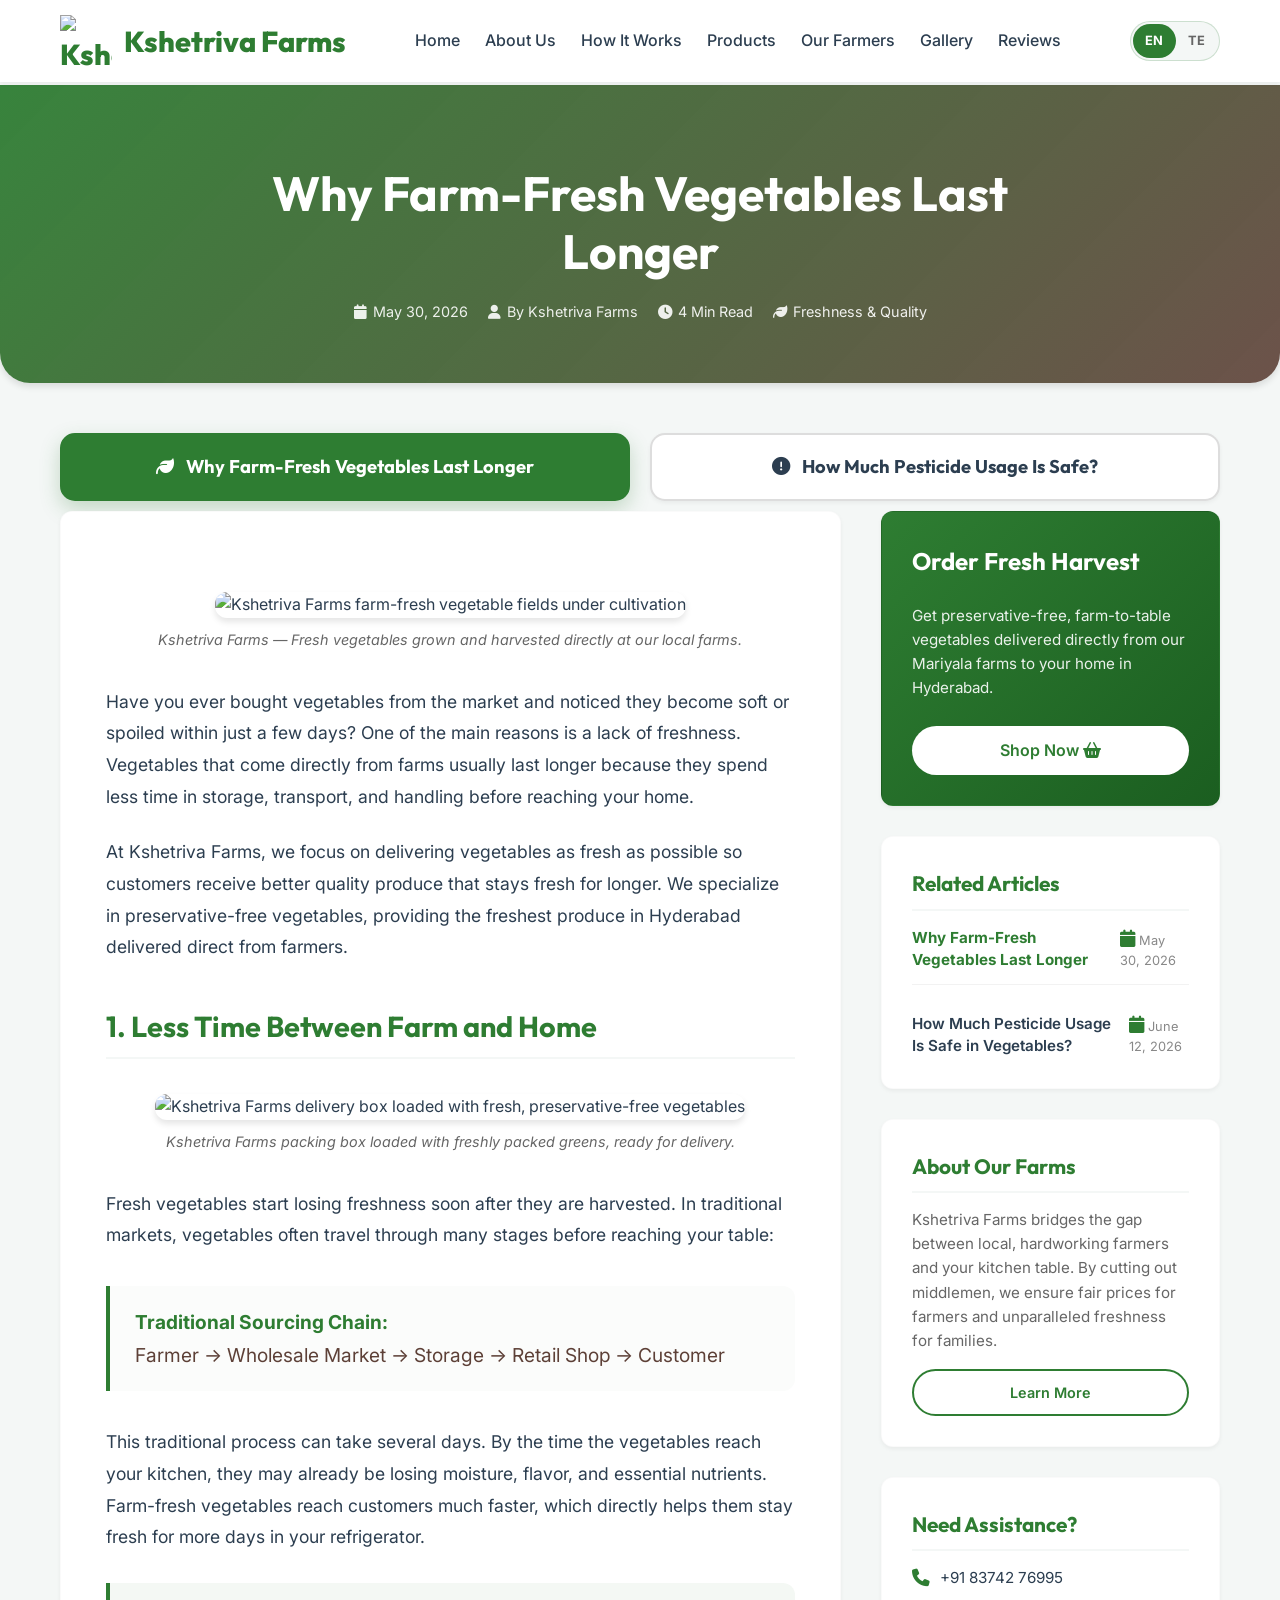
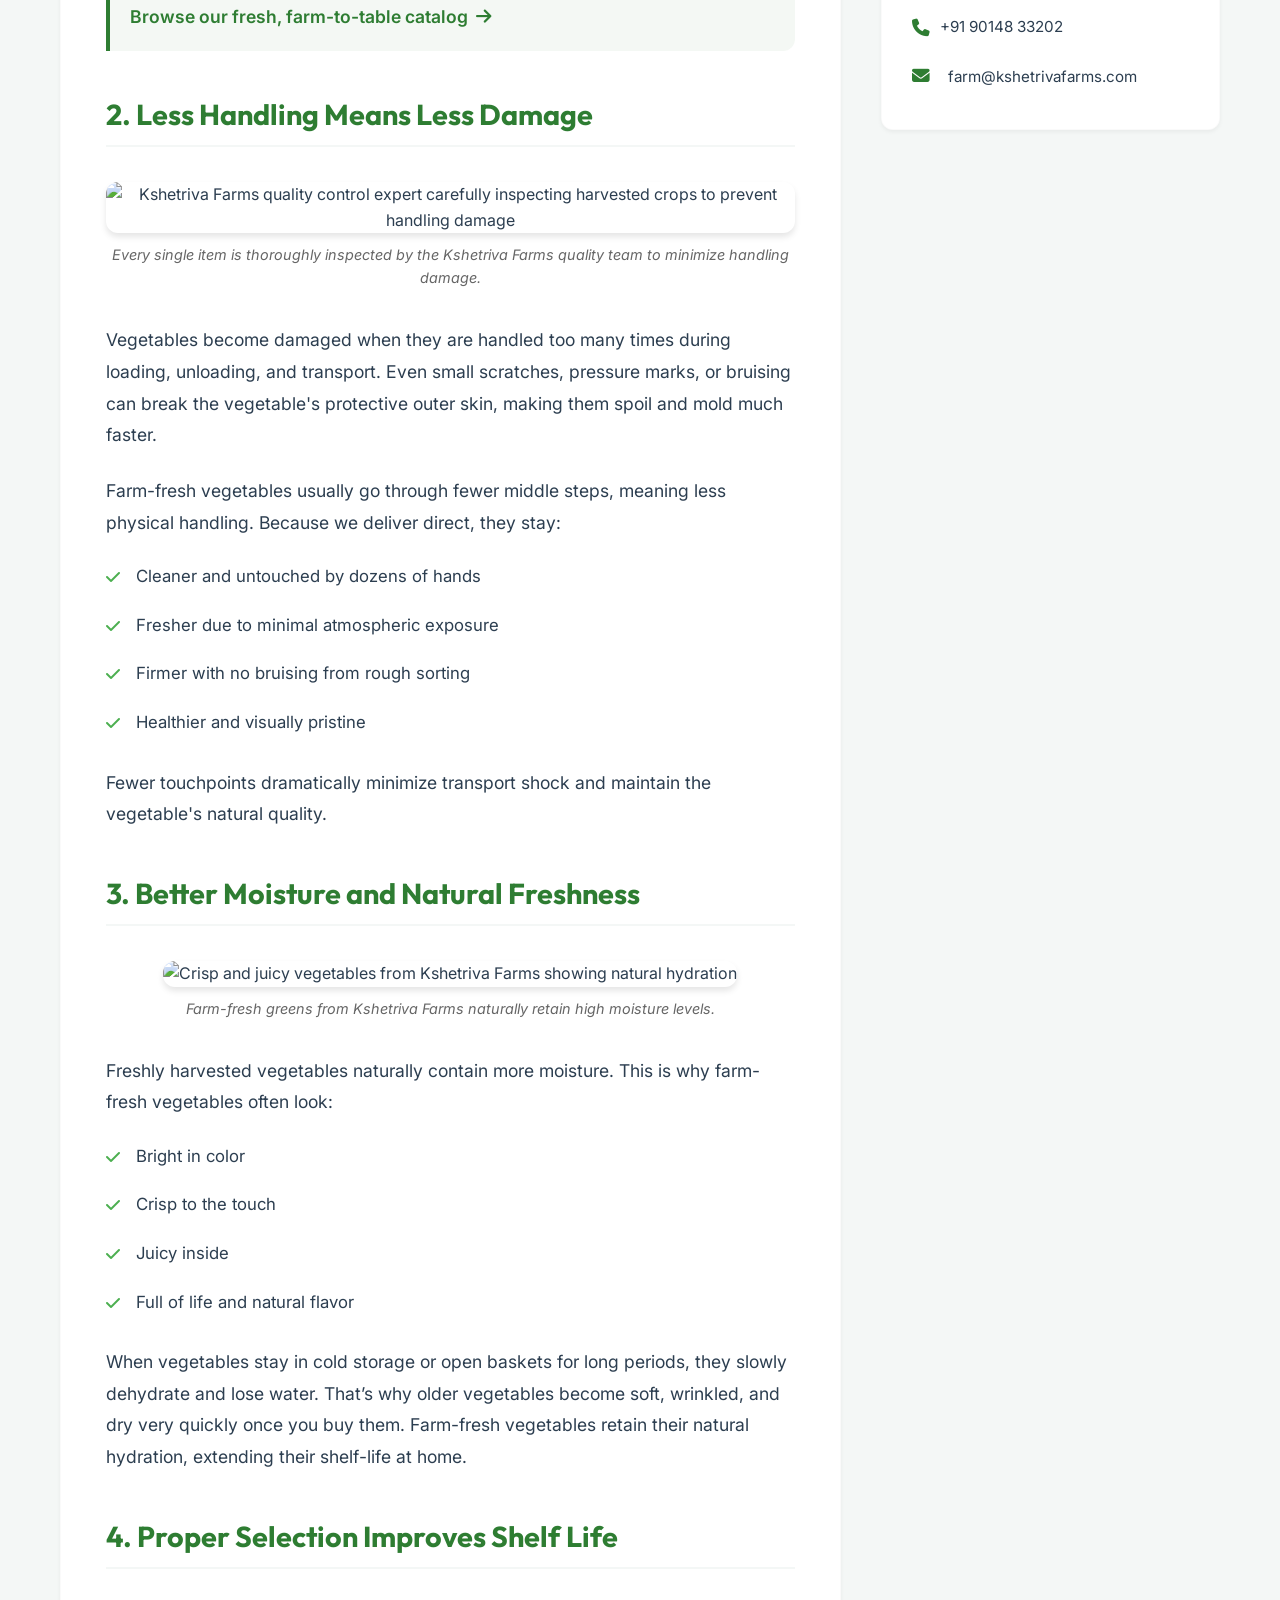
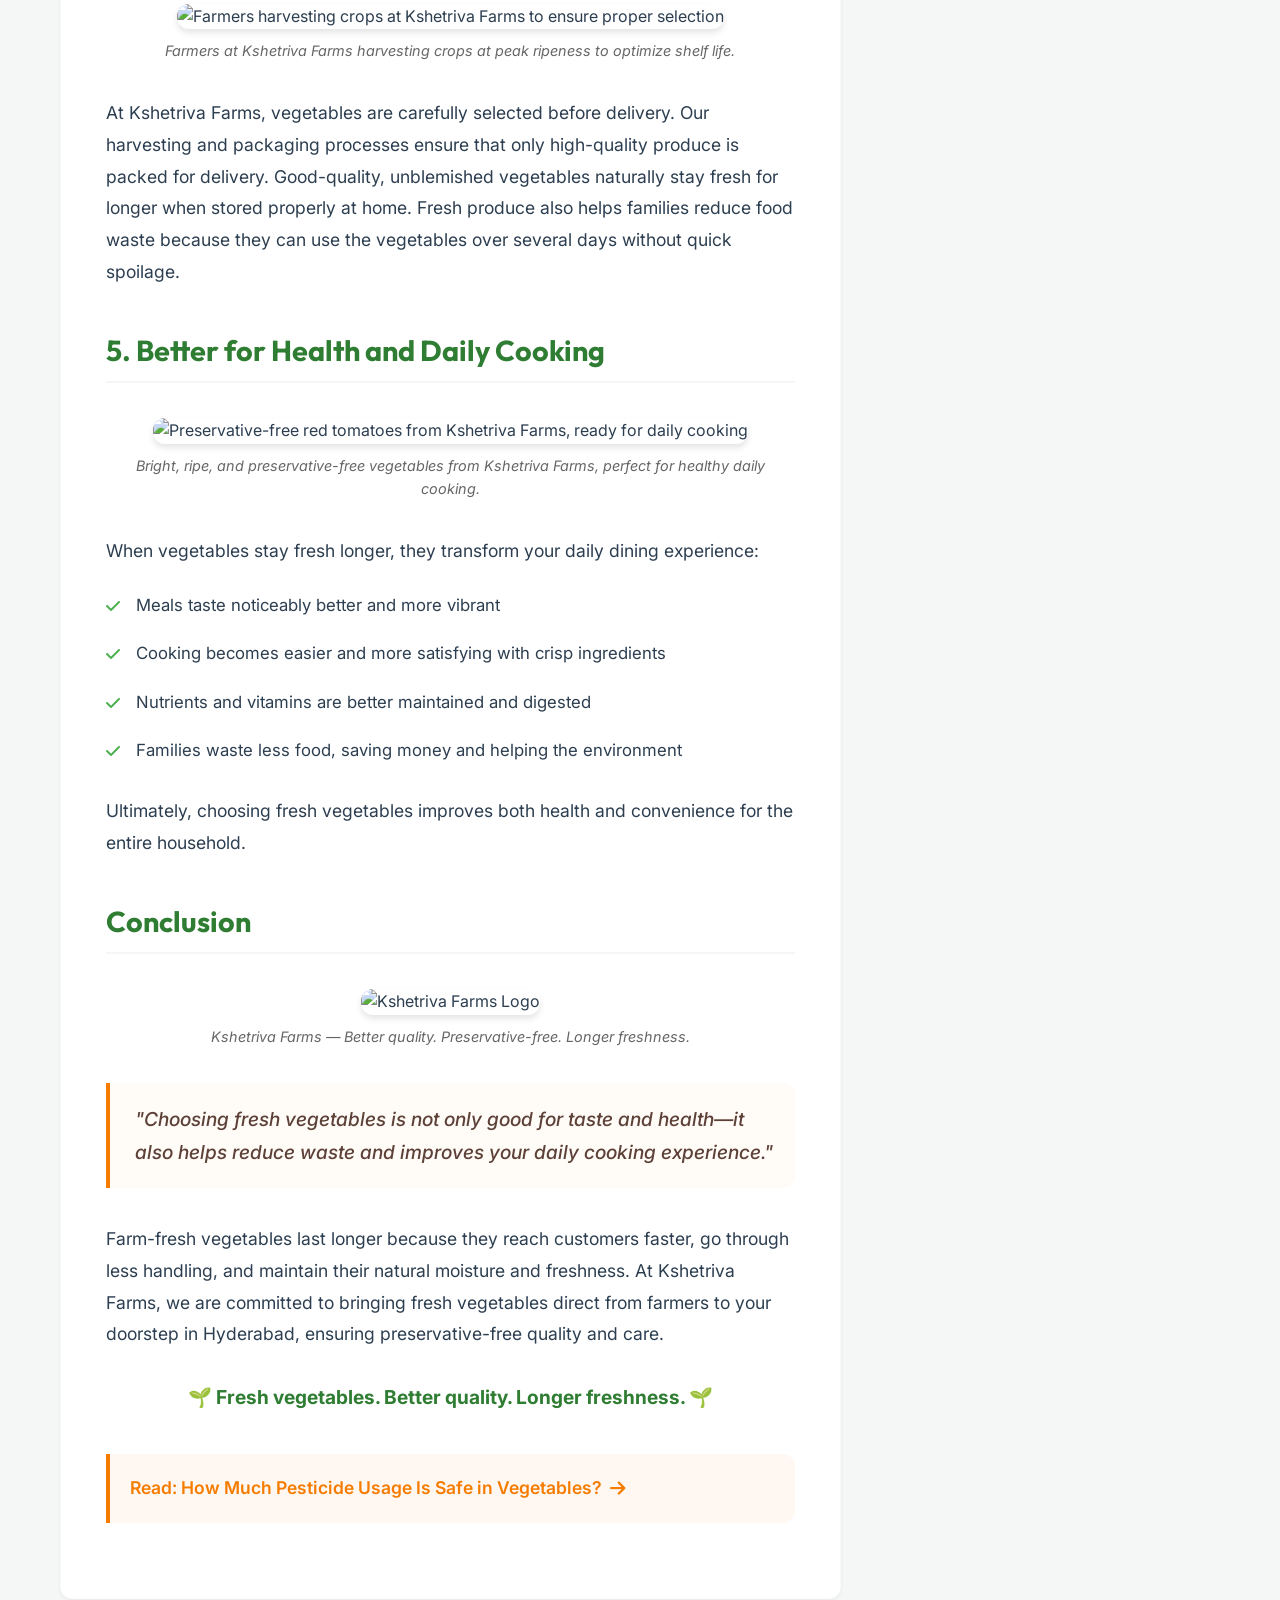
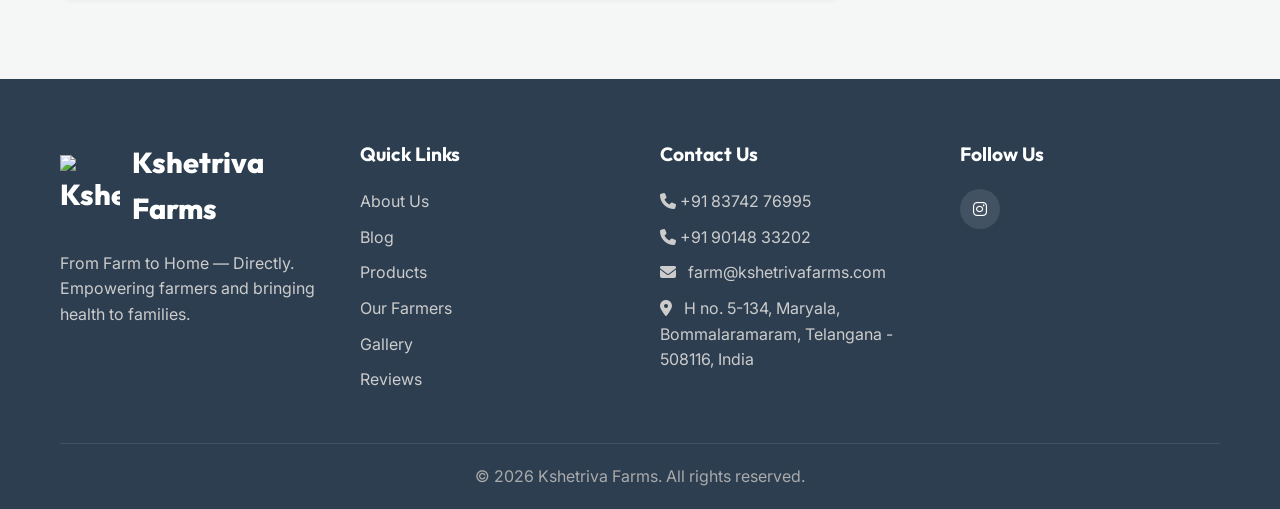
==== blog.html @ 4ac55622 "Merge both blog posts into blog.html with tab selectors and dynamic routing, add custom styles and P" ====
<!DOCTYPE html>
<html lang="en">

<head>
    <meta charset="UTF-8">
    <meta name="viewport" content="width=device-width, initial-scale=1.0">
    <title>Why Farm-Fresh Vegetables Last Longer | Kshetriva Farms Blog</title>
    <meta name="description"
        content="Learn why farm-fresh produce offers a longer shelf life compared to market-bought alternatives. We deliver preservative-free, farm-to-table vegetables in Hyderabad, guaranteeing exceptional freshness and flavor.">
    <meta name="keywords"
        content="Kshetriva Farms blog, farm fresh vegetables shelf life, preservative-free vegetables Hyderabad, farm to home, vegetable storage, local farming Hyderabad">

    <!-- Canonical URL -->
    <link rel="canonical" href="https://www.kshetrivafarms.com/blog.html">

    <!-- Open Graph / Facebook -->
    <meta property="og:type" content="article">
    <meta property="og:url" content="https://www.kshetrivafarms.com/blog.html">
    <meta property="og:title" content="Why Farm-Fresh Vegetables Last Longer | Kshetriva Farms Blog">
    <meta property="og:description"
        content="Learn why farm-fresh produce offers a longer shelf life compared to market-bought alternatives. We deliver preservative-free, farm-to-table vegetables in Hyderabad.">
    <meta property="og:image" content="https://www.kshetrivafarms.com/images/blog_brand_hero.jpg">
    <meta property="og:site_name" content="Kshetriva Farms">

    <!-- Twitter -->
    <meta property="twitter:card" content="summary_large_image">
    <meta property="twitter:url" content="https://www.kshetrivafarms.com/blog.html">
    <meta property="twitter:title" content="Why Farm-Fresh Vegetables Last Longer | Kshetriva Farms Blog">
    <meta property="twitter:description"
        content="Learn why farm-fresh produce offers a longer shelf life compared to market-bought alternatives. We deliver preservative-free, farm-to-table vegetables in Hyderabad.">
    <meta property="twitter:image" content="https://www.kshetrivafarms.com/images/blog_brand_hero.jpg">

    <!-- Early Handshake CDN Preconnects -->
    <link rel="preconnect" href="https://fonts.googleapis.com">
    <link rel="preconnect" href="https://fonts.gstatic.com" crossorigin>
    <link rel="preconnect" href="https://cdnjs.cloudflare.com" crossorigin>

    <!-- Google Fonts -->
    <link
        href="https://fonts.googleapis.com/css2?family=Inter:wght@400;500;600&family=Outfit:wght@400;700;800&display=swap"
        rel="stylesheet">

    <!-- Font Awesome for Icons -->
    <link rel="stylesheet" href="https://cdnjs.cloudflare.com/ajax/libs/font-awesome/6.4.0/css/all.min.css">

    <!-- Custom CSS -->
    <link rel="stylesheet" href="styles.css?v=3.0">

    <!-- Favicon and PWA -->
    <link rel="icon" type="image/png" href="images/favicon.png">
    <link rel="apple-touch-icon" href="images/logo_pwa_192.png">
    <link rel="manifest" href="manifest.json">
    <meta name="theme-color" content="#2e7d32">
</head>

<body class="blog-body">

    <!-- Navigation Bar -->
    <nav class="navbar" id="navbar">
        <div class="container">
            <a href="index.html" class="logo">
                <img src="images/logo_nav_new.png" alt="Kshetriva Farms Logo" class="logo-img" width="52" height="52">
                <span>Kshetriva Farms</span>
            </a>
            <div class="nav-links" id="navLinks">
                <a href="index.html#home">Home</a>
                <a href="index.html#about">About Us</a>
                <a href="index.html#how-it-works">How It Works</a>
                <a href="index.html#products">Products</a>
                <a href="index.html#farmers">Our Farmers</a>
                <a href="index.html#gallery">Gallery</a>
                <a href="index.html#reviews">Reviews</a>
            </div>
            <div class="nav-actions">
                <div class="lang-toggle" id="langToggle" title="Switch Language / భాష మార్చండి">
                    <span class="lang-option active" id="langOptEn">EN</span>
                    <span class="lang-option" id="langOptTe">TE</span>
                    <div class="lang-slider"></div>
                </div>
                <button class="mobile-menu-btn" id="mobileBtn" title="Toggle Navigation Menu">
                    <i class="fa-solid fa-bars"></i>
                </button>
            </div>
        </div>
    </nav>

    <!-- Blog Header Section -->
    <header class="blog-hero">
        <div class="container">
            <h1 id="blogHeroTitle">Why Farm-Fresh Vegetables Last Longer</h1>
            <div class="blog-meta" id="blogHeroMeta">
                <span><i class="fa-solid fa-calendar"></i> May 30, 2026</span>
                <span><i class="fa-solid fa-user"></i> By Kshetriva Farms</span>
                <span><i class="fa-solid fa-clock"></i> 4 Min Read</span>
                <span><i class="fa-solid fa-leaf"></i> Freshness & Quality</span>
            </div>
        </div>
    </header>

    <!-- Blog Toggle Tabs -->
    <div class="blog-tabs-container">
        <div class="blog-tabs">
            <button id="tabBlog1" class="blog-tab-btn active">
                <i class="fa-solid fa-leaf"></i> Why Farm-Fresh Vegetables Last Longer
            </button>
            <button id="tabBlog2" class="blog-tab-btn">
                <i class="fa-solid fa-circle-exclamation"></i> How Much Pesticide Usage Is Safe?
            </button>
        </div>
    </div>

    <!-- Blog Layout Section -->
    <main class="container" style="max-width: 1200px; margin: 0 auto; padding: 0 20px;">
        <div class="blog-layout">
            <!-- Left Side: Main Article -->
            <article class="blog-main">
                <!-- Blog Post 1: Freshness & Shelf Life -->
                <div id="blogPost1" class="blog-post-section">
                    <div class="blog-image-wrapper">
                        <img src="images/blog_brand_hero.jpg"
                            alt="Kshetriva Farms farm-fresh vegetable fields under cultivation" width="800" height="450">
                        <div class="blog-image-caption">Kshetriva Farms — Fresh vegetables grown and harvested directly at
                            our local farms.</div>
                    </div>

                    <p>Have you ever bought vegetables from the market and noticed they become soft or spoiled within just a
                        few days? One of the main reasons is a lack of freshness. Vegetables that come directly from farms
                        usually last longer because they spend less time in storage, transport, and handling before reaching
                        your home.</p>

                    <p>At Kshetriva Farms, we focus on delivering vegetables as fresh as possible so customers receive
                        better quality produce that stays fresh for longer. We specialize in preservative-free vegetables,
                        providing the freshest produce in Hyderabad delivered direct from farmers.</p>

                    <h2 class="blog-section-title">1. Less Time Between Farm and Home</h2>
                    <div class="blog-image-wrapper">
                        <img src="images/blog_packing_crates.jpg"
                            alt="Kshetriva Farms delivery box loaded with fresh, preservative-free vegetables" width="800"
                            height="500">
                        <div class="blog-image-caption">Kshetriva Farms packing box loaded with freshly packed greens, ready
                            for delivery.</div>
                    </div>

                    <p>Fresh vegetables start losing freshness soon after they are harvested. In traditional markets,
                        vegetables often travel through many stages before reaching your table:</p>

                    <div class="blog-quote"
                        style="border-left-color: var(--primary-color); background-color: rgba(46,125,50,0.02); font-style: normal; font-weight: normal;">
                        <strong style="color: var(--primary-color);">Traditional Sourcing Chain:</strong><br>
                        Farmer &rarr; Wholesale Market &rarr; Storage &rarr; Retail Shop &rarr; Customer
                    </div>

                    <p>This traditional process can take several days. By the time the vegetables reach your kitchen, they
                        may already be losing moisture, flavor, and essential nutrients. Farm-fresh vegetables reach
                        customers much faster, which directly helps them stay fresh for more days in your refrigerator.</p>

                    <div class="blog-link-wrapper">
                        <a href="index.html#products" class="blog-internal-link" id="blogCtaLink1">
                            Browse our fresh, farm-to-table catalog <i class="fa-solid fa-arrow-right"></i>
                        </a>
                    </div>

                    <h2 class="blog-section-title">2. Less Handling Means Less Damage</h2>
                    <div class="blog-image-wrapper">
                        <img src="images/blog_hand_tomatoes.jpg"
                            alt="Kshetriva Farms quality control expert carefully inspecting harvested crops to prevent handling damage"
                            width="800" height="500">
                        <div class="blog-image-caption">Every single item is thoroughly inspected by the Kshetriva Farms
                            quality team to minimize handling damage.</div>
                    </div>

                    <p>Vegetables become damaged when they are handled too many times during loading, unloading, and
                        transport. Even small scratches, pressure marks, or bruising can break the vegetable's protective
                        outer skin, making them spoil and mold much faster.</p>

                    <p>Farm-fresh vegetables usually go through fewer middle steps, meaning less physical handling. Because
                        we deliver direct, they stay:</p>
                    <ul class="blog-list">
                        <li>Cleaner and untouched by dozens of hands</li>
                        <li>Fresher due to minimal atmospheric exposure</li>
                        <li>Firmer with no bruising from rough sorting</li>
                        <li>Healthier and visually pristine</li>
                    </ul>
                    <p>Fewer touchpoints dramatically minimize transport shock and maintain the vegetable's natural quality.
                    </p>

                    <h2 class="blog-section-title">3. Better Moisture and Natural Freshness</h2>
                    <div class="blog-image-wrapper">
                        <img src="images/blog_market_cart.jpg"
                            alt="Crisp and juicy vegetables from Kshetriva Farms showing natural hydration" width="800"
                            height="500">
                        <div class="blog-image-caption">Farm-fresh greens from Kshetriva Farms naturally retain high
                            moisture levels.</div>
                    </div>

                    <p>Freshly harvested vegetables naturally contain more moisture. This is why farm-fresh vegetables often
                        look:</p>
                    <ul class="blog-list">
                        <li>Bright in color</li>
                        <li>Crisp to the touch</li>
                        <li>Juicy inside</li>
                        <li>Full of life and natural flavor</li>
                    </ul>
                    <p>When vegetables stay in cold storage or open baskets for long periods, they slowly dehydrate and lose
                        water. That’s why older vegetables become soft, wrinkled, and dry very quickly once you buy them.
                        Farm-fresh vegetables retain their natural hydration, extending their shelf-life at home.</p>

                    <h2 class="blog-section-title">4. Proper Selection Improves Shelf Life</h2>
                    <div class="blog-image-wrapper">
                        <img src="images/blog_farmer_pick.png"
                            alt="Farmers harvesting crops at Kshetriva Farms to ensure proper selection" width="800"
                            height="500">
                        <div class="blog-image-caption">Farmers at Kshetriva Farms harvesting crops at peak ripeness to
                            optimize shelf life.</div>
                    </div>

                    <p>At Kshetriva Farms, vegetables are carefully selected before delivery. Our harvesting and packaging
                        processes ensure that only high-quality produce is packed for delivery. Good-quality, unblemished
                        vegetables naturally stay fresh for longer when stored properly at home. Fresh produce also helps
                        families reduce food waste because they can use the vegetables over several days without quick
                        spoilage.</p>

                    <h2 class="blog-section-title">5. Better for Health and Daily Cooking</h2>
                    <div class="blog-image-wrapper">
                        <img src="images/blog_cooking_fresh.png"
                            alt="Preservative-free red tomatoes from Kshetriva Farms, ready for daily cooking" width="800"
                            height="500">
                        <div class="blog-image-caption">Bright, ripe, and preservative-free vegetables from Kshetriva Farms,
                            perfect for healthy daily cooking.</div>
                    </div>

                    <p>When vegetables stay fresh longer, they transform your daily dining experience:</p>
                    <ul class="blog-list">
                        <li>Meals taste noticeably better and more vibrant</li>
                        <li>Cooking becomes easier and more satisfying with crisp ingredients</li>
                        <li>Nutrients and vitamins are better maintained and digested</li>
                        <li>Families waste less food, saving money and helping the environment</li>
                    </ul>
                    <p>Ultimately, choosing fresh vegetables improves both health and convenience for the entire household.
                    </p>

                    <h2 class="blog-section-title">Conclusion</h2>
                    <div class="blog-image-wrapper">
                        <img src="images/logo_nav_new.png" alt="Kshetriva Farms Logo"
                            style="max-height: 140px; width: auto;">
                        <div class="blog-image-caption">Kshetriva Farms — Better quality. Preservative-free. Longer
                            freshness.</div>
                    </div>

                    <div class="blog-quote">
                        "Choosing fresh vegetables is not only good for taste and health—it also helps reduce waste and
                        improves your daily cooking experience."
                    </div>
                    <p>Farm-fresh vegetables last longer because they reach customers faster, go through less handling, and
                        maintain their natural moisture and freshness. At Kshetriva Farms, we are committed to bringing
                        fresh vegetables direct from farmers to your doorstep in Hyderabad, ensuring preservative-free
                        quality and care.</p>

                    <p style="font-weight: 700; color: var(--primary-color); text-align: center; font-size: 1.2rem; margin-top: 30px;">
                        🌱 Fresh vegetables. Better quality. Longer freshness. 🌱
                    </p>

                    <div class="blog-link-wrapper" style="margin-top: 40px; background-color: rgba(245, 124, 0, 0.05); border-left-color: var(--accent-color);">
                        <a href="#pesticides" class="blog-internal-link" id="linkToBlog2" style="color: var(--accent-color);">
                            Read: How Much Pesticide Usage Is Safe in Vegetables? <i class="fa-solid fa-arrow-right"></i>
                        </a>
                    </div>
                </div>

                <!-- Blog Post 2: Pesticide Safety -->
                <div id="blogPost2" class="blog-post-section" style="display: none;">
                    <div class="blog-image-wrapper">
                        <img src="images/blog_fresh_dew.png"
                            alt="Fresh green leaves with morning dew at Kshetriva Farms" width="800" height="450">
                        <div class="blog-image-caption">Fresh, green crops under cultivation — natural and safe farming starts with the soil.</div>
                    </div>

                    <p>Today, many people are becoming more conscious about the food they eat. One common question customers ask is: <strong>“How much pesticide usage is actually safe in vegetables?”</strong></p>

                    <p>At Kshetriva Farms, we believe customers deserve clear and honest information about how vegetables are grown and how pesticide usage affects both farmers and consumers. We aim to raise awareness and support safe, sustainable agriculture practices.</p>

                    <h2 class="blog-section-title">1. What Are Pesticides?</h2>
                    <p>Pesticides are chemicals used in farming to protect crops from insects, fungal diseases, weeds, and harmful pests. Without crop protection, farmers can lose a large portion of their vegetables due to pest attacks and diseases. Pesticides help farmers improve:</p>
                    <ul class="blog-list">
                        <li>Crop survival rate</li>
                        <li>Vegetable visual quality</li>
                        <li>Overall yield</li>
                        <li>Market supply stability</li>
                    </ul>
                    <p>However, the real concern begins when pesticides are used improperly, excessively, or without following standard guidelines.</p>

                    <h2 class="blog-section-title">2. Is Any Amount of Pesticide Safe?</h2>
                    <div class="blog-image-wrapper">
                        <img src="images/blog_quality_control.png"
                            alt="Quality checking and testing vegetables at Kshetriva Farms" width="800" height="500">
                        <div class="blog-image-caption">Kshetriva Farms — Strict quality controls and testing ensure residue levels remain within safe bounds.</div>
                    </div>
                    <p>There is no single “safe quantity” that applies to all vegetables. Different vegetables and pesticides have different safety limits. Food safety authorities set something called a <strong>Maximum Residue Limit (MRL)</strong>.</p>
                    <p>MRL represents the maximum amount of pesticide residue legally allowed to remain on food after harvest. When farmers use pesticides properly and follow safety guidelines, residue levels are usually kept well within acceptable, harmless limits. The major health risks mostly happen when:</p>
                    <ul class="blog-list">
                        <li>Pesticides are overused or sprayed in incorrect ratios</li>
                        <li>Banned or highly toxic chemicals are used</li>
                        <li>Vegetables are harvested too soon after spraying</li>
                        <li>Farmers do not follow proper waiting periods before harvesting</li>
                    </ul>

                    <h2 class="blog-section-title">3. The Importance of Waiting Period After Spraying</h2>
                    <div class="blog-image-wrapper">
                        <img src="images/blog_farmer_pick.png"
                            alt="Farmer picking vegetables after the proper pre-harvest interval" width="800" height="500">
                        <div class="blog-image-caption">Our local growers wait for the proper pre-harvest intervals before picking vegetables.</div>
                    </div>
                    <p>One of the most important farming practices is the <strong>Pre-Harvest Interval (PHI)</strong>. This is the number of days farmers should wait between spraying pesticides and harvesting vegetables. During this waiting period, sunlight, air, and natural plant processes help break down and reduce pesticide residue levels to safe or undetectable levels.</p>
                    <p>Depending on the chemical used, the waiting period may range from 3 days, 7 days, to 15 days or more. Harvesting vegetables immediately after spraying can leave higher chemical residues on the produce, which is unsafe for consumption.</p>

                    <h2 class="blog-section-title">4. How Excessive Pesticide Usage Affects Consumers</h2>
                    <div class="blog-image-wrapper">
                        <img src="images/blog_delivery_box.png"
                            alt="Kshetriva Farms delivery box loaded with safe, chemical-free vegetables" width="800" height="500">
                        <div class="blog-image-caption">Kshetriva Farms delivers chemical-safe produce directly from Maryala farms to families in Hyderabad.</div>
                    </div>
                    <p>Improper pesticide usage can affect consumers in several ways. Long-term exposure to high pesticide residues may contribute to allergies, digestive problems, hormonal imbalances, nervous system issues, and other health concerns. This is why more families today prefer farm-fresh vegetables, pesticide-free or chemical-safe vegetables, and trusted brands that deliver direct from local farmers.</p>

                    <h2 class="blog-section-title">5. How Pesticides Affect Farmers</h2>
                    <p>Farmers are actually the people most exposed to pesticides. During spraying, chemicals can enter the body through skin contact, breathing, or eyes. Without proper protection, farmers may experience:</p>
                    <ul class="blog-list">
                        <li>Headaches and dizziness</li>
                        <li>Skin irritation and allergies</li>
                        <li>Breathing problems</li>
                        <li>Long-term health complications</li>
                    </ul>
                    <p>Many small farmers spray pesticides without masks, gloves, or protective equipment due to cost and lack of awareness. Educating farmers on proper personal protective equipment (PPE) and safer spraying techniques is a critical part of sustainable agriculture.</p>

                    <h2 class="blog-section-title">6. Can Washing Remove Pesticides?</h2>
                    <div class="blog-image-wrapper">
                        <img src="images/blog_cooking_fresh.png"
                            alt="Cooking with washed, fresh vegetables" width="800" height="500">
                        <div class="blog-image-caption">Proper washing helps remove surface residues, but responsible farming remains the first line of defense.</div>
                    </div>
                    <p>Washing vegetables properly can help reduce some surface pesticide residues. Useful methods include:</p>
                    <ul class="blog-list">
                        <li>Washing under running water for at least 30 seconds</li>
                        <li>Soaking vegetables in a mild salt water solution</li>
                        <li>Using a diluted baking soda solution</li>
                        <li>Peeling certain vegetables when appropriate</li>
                    </ul>
                    <p>However, some systemic pesticides can enter inside the plant tissue, which means washing alone may not remove everything completely. That is why responsible, safe farming practices are much more important than relying only on washing methods at home.</p>

                    <h2 class="blog-section-title">7. The Need for Balanced Farming</h2>
                    <p>Completely avoiding pesticides in farming can be difficult, especially for crops that are highly vulnerable to pests and diseases. The real solution is not blind overuse or complete avoidance — it is responsible and balanced usage. Modern sustainable farming focuses on:</p>
                    <ul class="blog-list">
                        <li>Minimal pesticide usage and Integrated Pest Management (IPM)</li>
                        <li>Safe spraying methods and dosage control</li>
                        <li>Strict adherence to proper pre-harvest waiting periods</li>
                        <li>Farmer training and education</li>
                        <li>Regular residue monitoring</li>
                        <li>Transparent farming practices</li>
                    </ul>
                    <p>At Kshetriva Farms, we believe safe and responsible farming is the future of healthy food systems.</p>

                    <h2 class="blog-section-title">Conclusion</h2>
                    <div class="blog-quote">
                        "Choosing fresh, responsibly grown vegetables is not only good for taste and health — it also supports safer conditions for our farmers and protects our environment."
                    </div>
                    <p>Pesticides themselves are not the only issue — improper usage is the real problem. When used responsibly and carefully, crops can be protected, farmers can reduce losses, and consumers can receive safer vegetables. As awareness grows, more customers in Hyderabad are choosing farm-direct brands that focus on freshness, transparency, and safe, chemical-free farming practices. Healthy farming starts with informed choices — both for farmers and consumers.</p>

                    <p style="font-weight: 700; color: var(--primary-color); text-align: center; font-size: 1.2rem; margin-top: 30px;">
                        🌱 Safe farming. Healthy families. Empowered farmers. 🌱
                    </p>

                    <div class="blog-link-wrapper" style="margin-top: 40px;">
                        <a href="#freshness" class="blog-internal-link" id="linkToBlog1">
                            <i class="fa-solid fa-arrow-left"></i> Read: Why Farm-Fresh Vegetables Last Longer
                        </a>
                    </div>
                </div>
            </article>

            <!-- Right Side: Sidebar -->
            <aside class="blog-sidebar">
                <!-- CTA Card -->
                <div class="sidebar-card sidebar-card-cta">
                    <h3>Order Fresh Harvest</h3>
                    <p>Get preservative-free, farm-to-table vegetables delivered directly from our Mariyala farms to
                        your home in Hyderabad.</p>
                    <a href="index.html#products" class="btn btn-white" id="sidebarOrderBtn">Shop Now <i
                            class="fa-solid fa-basket-shopping"></i></a>
                </div>

                <!-- Related Articles Card -->
                <div class="sidebar-card">
                    <h3>Related Articles</h3>
                    <ul class="sidebar-recent-posts" style="list-style: none; padding: 0; margin: 0;">
                        <li style="margin-bottom: 12px; padding-bottom: 12px; border-bottom: 1px solid rgba(0,0,0,0.05);">
                            <a href="#freshness" id="sidebarLink1" class="active-sidebar-link" style="text-decoration: none; color: var(--text-color); font-weight: 600; font-size: 0.95rem; display: block; line-height: 1.4; transition: var(--transition);">
                                Why Farm-Fresh Vegetables Last Longer
                            </a>
                            <span style="font-size: 0.8rem; color: #888; display: block; margin-top: 4px;"><i class="fa-solid fa-calendar"></i> May 30, 2026</span>
                        </li>
                        <li>
                            <a href="#pesticides" id="sidebarLink2" style="text-decoration: none; color: var(--text-color); font-weight: 600; font-size: 0.95rem; display: block; line-height: 1.4; transition: var(--transition);">
                                How Much Pesticide Usage Is Safe in Vegetables?
                            </a>
                            <span style="font-size: 0.8rem; color: #888; display: block; margin-top: 4px;"><i class="fa-solid fa-calendar"></i> June 12, 2026</span>
                        </li>
                    </ul>
                </div>

                <!-- About Card -->
                <div class="sidebar-card">
                    <h3>About Our Farms</h3>
                    <p style="font-size: 0.95rem; line-height: 1.6; color: var(--text-light); margin-bottom: 15px;">
                        Kshetriva Farms bridges the gap between local, hardworking farmers and your kitchen table. By
                        cutting out middlemen, we ensure fair prices for farmers and unparalleled freshness for
                        families.
                    </p>
                    <a href="index.html#about" class="btn btn-secondary"
                        style="width: 100%; font-size: 0.9rem; padding: 10px;" id="sidebarAboutBtn">Learn More</a>
                </div>

                <!-- Contact Card -->
                <div class="sidebar-card">
                    <h3>Need Assistance?</h3>
                    <ul style="list-style: none; padding: 0;">
                        <li style="margin-bottom: 10px;"><i class="fa-solid fa-phone"></i> <span>+91 83742 76995</span>
                        </li>
                        <li style="margin-bottom: 10px;"><i class="fa-solid fa-phone"></i> <span>+91 90148 33202</span>
                        </li>
                        <li style="margin-bottom: 10px;"><a href="javascript:void(0)" id="emailContactBtn"
                                style="margin-right: 8px;"><i class="fa-solid fa-envelope"></i></a>
                            <span>farm@kshetrivafarms.com</span></li>
                    </ul>
                </div>
            </aside>
        </div>
    </main>

    <!-- Footer -->
    <footer id="footer">
        <div class="container">
            <div class="footer-grid">
                <div class="footer-col">
                    <a href="index.html" class="logo" style="color: white; margin-bottom: 20px;">
                        <img src="images/logo_nav_new.png" alt="Kshetriva Farms Logo" class="logo-img footer-logo-img"
                            width="60" height="60" loading="lazy">
                        <span>Kshetriva Farms</span>
                    </a>
                    <p style="color: #ccc;">From Farm to Home — Directly. Empowering farmers and bringing health to
                        families.</p>
                </div>
                <div class="footer-col">
                    <h4>Quick Links</h4>
                    <ul>
                        <li><a href="index.html#about">About Us</a></li>
                        <li><a href="blog.html">Blog</a></li>
                        <li><a href="index.html#products">Products</a></li>
                        <li><a href="index.html#farmers">Our Farmers</a></li>
                        <li><a href="index.html#gallery">Gallery</a></li>
                        <li><a href="index.html#reviews">Reviews</a></li>
                    </ul>
                </div>
                <div class="footer-col">
                    <h4>Contact Us</h4>
                    <ul style="color: #ccc;">
                        <li style="margin-bottom: 10px;"><i class="fa-solid fa-phone"></i> +91 83742 76995</li>
                        <li style="margin-bottom: 10px;"><i class="fa-solid fa-phone"></i> +91 90148 33202</li>
                        <li style="margin-bottom: 10px;"><a href="javascript:void(0)" id="footerEmailBtn"
                                style="margin-right: 8px;"><i class="fa-solid fa-envelope"></i></a>
                            farm@kshetrivafarms.com</li>
                        <li style="margin-bottom: 10px;"><a href="https://maps.app.goo.gl/3hkokYQueuyNkXwh9"
                                target="_blank" style="margin-right: 8px;"><i class="fa-solid fa-location-dot"></i></a>
                            H no. 5-134, Maryala, Bommalaramaram, Telangana - 508116, India</li>
                    </ul>
                </div>
                <div class="footer-col">
                    <h4>Follow Us</h4>
                    <div class="social-links">
                        <a href="https://www.instagram.com/kshetrivafarms?igsh=dGV5d3I2d2Rhc2t2" target="_blank"><i
                                class="fa-brands fa-instagram"></i></a>
                    </div>
                </div>
            </div>
            <div class="footer-bottom"
                style="display: flex; justify-content: center; align-items: center; gap: 15px; flex-wrap: wrap; padding-top: 20px; border-top: 1px solid rgba(255, 255, 255, 0.1); color: #aaa;">
                <p id="copyrightText" style="margin: 0;">&copy; 2026 Kshetriva Farms. All rights reserved.</p>
            </div>
        </div>
    </footer>

    <!-- Toast Notification -->
    <div class="toast-notification" id="toastNotification"
        style="position: fixed; bottom: 30px; left: 50%; transform: translateX(-50%) translateY(100px); background: #2e7d32; color: white; padding: 12px 24px; border-radius: 30px; box-shadow: var(--shadow-lg); transition: transform 0.3s cubic-bezier(0.175, 0.885, 0.32, 1.275); z-index: 1000; display: flex; align-items: center; gap: 10px; pointer-events: none; font-weight: 500;">
        <i class="fa-solid fa-check-circle"></i> Email copied to clipboard!
    </div>

    <!-- Custom Script -->
    <script src="blog.js?v=3.1"></script>

    <!-- Register Service Worker -->
    <script>
        if ('serviceWorker' in navigator) {
            window.addEventListener('load', () => {
                navigator.serviceWorker.register('./sw.js')
                    .then((reg) => {
                        console.log('🌾 Service Worker registered successfully:', reg.scope);
                        reg.update();
                    })
                    .catch((err) => console.warn('🌾 Service Worker registration failed:', err));

                let refreshing = false;
                navigator.serviceWorker.addEventListener('controllerchange', () => {
                    if (!refreshing) {
                        refreshing = true;
                        window.location.reload();
                    }
                });
            });
        }
    </script>
</body>

</html>
---- styles.css ----
:root {
  --primary-color: #2e7d32;
  --secondary-color: #4caf50;
  --accent-color: #f57c00;
  --earthy-brown: #5d4037;
  --text-dark: #2c3e50;
  --text-light: #666666;
  --bg-white: #ffffff;
  --bg-light: #f4f7f6;
  --shadow-sm: 0 2px 4px rgba(0, 0, 0, 0.05);
  --shadow-md: 0 4px 6px rgba(0, 0, 0, 0.1);
  --shadow-lg: 0 10px 15px rgba(0, 0, 0, 0.1);
  --transition: all 0.3s ease;
  --border-radius: 12px;
}

* {
  margin: 0;
  padding: 0;
  box-sizing: border-box;
}

body {
  font-family: 'Inter', sans-serif;
  color: var(--text-dark);
  background-color: var(--bg-white);
  line-height: 1.6;
  overflow-x: hidden;
}

h1,
h2,
h3,
h4,
h5,
h6 {
  font-family: 'Outfit', sans-serif;
  font-weight: 700;
  color: var(--earthy-brown);
}

a {
  text-decoration: none;
  color: inherit;
}

ul {
  list-style: none;
}

/* Utilities */
.container {
  max-width: 1200px;
  margin: 0 auto;
  padding: 0 20px;
}

.section-title {
  text-align: center;
  font-size: 2.5rem;
  margin-bottom: 1rem;
  color: var(--primary-color);
}

.section-subtitle {
  text-align: center;
  color: var(--text-light);
  margin-bottom: 3rem;
  font-size: 1.1rem;
}

.btn {
  display: inline-block;
  padding: 12px 28px;
  border-radius: 30px;
  font-weight: 600;
  cursor: pointer;
  transition: var(--transition);
  border: none;
  text-align: center;
}

.btn-primary {
  background-color: var(--primary-color);
  color: white;
}

.btn-primary:hover {
  background-color: var(--secondary-color);
  transform: translateY(-2px);
  box-shadow: var(--shadow-md);
}

.btn-secondary {
  background-color: white;
  color: var(--primary-color);
  border: 2px solid var(--primary-color);
}

.btn-secondary:hover {
  background-color: var(--primary-color);
  color: white;
  transform: translateY(-2px);
}

.btn-whatsapp {
  background-color: #25D366;
  color: white;
}

.btn-whatsapp:hover {
  background-color: #128C7E;
  transform: translateY(-2px);
  box-shadow: var(--shadow-md);
}

/* Navigation */
.navbar {
  position: fixed;
  top: 0;
  width: 100%;
  background-color: rgba(255, 255, 255, 0.95);
  backdrop-filter: blur(10px);
  z-index: 1000;
  box-shadow: var(--shadow-sm);
  padding: 15px 0;
  transition: var(--transition);
}

.navbar .container {
  display: flex;
  justify-content: space-between;
  align-items: center;
}

.logo {
  font-family: 'Outfit', sans-serif;
  font-size: 1.8rem;
  font-weight: 800;
  color: var(--primary-color);
  display: flex;
  align-items: center;
  gap: 12px;
}

.logo-img {
  height: 52px;
  width: auto;
  object-fit: contain;
  transition: var(--transition);
}

.logo:hover .logo-img {
  transform: scale(1.08) rotate(5deg);
}

.footer-logo-img {
  height: 60px;
}

.nav-links {
  display: flex;
  gap: 25px;
}

.nav-links a {
  font-weight: 500;
  color: var(--text-dark);
  transition: var(--transition);
}

.nav-links a:hover {
  color: var(--primary-color);
}

.mobile-menu-btn {
  display: none;
  font-size: 1.5rem;
  color: var(--primary-color);
  cursor: pointer;
  background: none;
  border: none;
}

/* Hero Section */
.hero {
  position: relative;
  min-height: 100vh;
  display: flex;
  align-items: center;
  color: white;
  text-align: center;
  padding-top: 80px;
  overflow: hidden;
}

.hero-video {
  position: absolute;
  top: 0;
  left: 0;
  width: 100%;
  height: 100%;
  z-index: 1;
  object-fit: cover;
  object-position: center;
}

.hero-overlay {
  position: absolute;
  top: 0;
  left: 0;
  width: 100%;
  height: 100%;
  background: rgba(0, 0, 0, 0.45);
  z-index: 2;
}

.hero-content {
  position: relative;
  z-index: 3;
  width: 100%;
}

.hero h1 {
  font-size: 4rem;
  color: white;
  margin-bottom: 20px;
  text-shadow: 2px 2px 4px rgba(0, 0, 0, 0.3);
}

.hero p {
  font-size: 1.5rem;
  margin-bottom: 40px;
  max-width: 800px;
  margin-left: auto;
  margin-right: auto;
  text-shadow: 1px 1px 2px rgba(0, 0, 0, 0.3);
}

.hero-btns {
  display: flex;
  gap: 20px;
  justify-content: center;
}

/* About Section */
.about {
  padding: 100px 0;
  background-color: var(--bg-white);
}

.about-content {
  display: grid;
  grid-template-columns: 1fr 1fr;
  gap: 50px;
  align-items: center;
}

.about-text h3 {
  font-size: 2rem;
  margin-bottom: 20px;
}

.about-text p {
  margin-bottom: 20px;
  color: var(--text-light);
}

.about-image img {
  width: 100%;
  border-radius: var(--border-radius);
  box-shadow: var(--shadow-lg);
}

/* How It Works */
.how-it-works {
  padding: 100px 0;
  background-color: var(--bg-light);
}

.steps-container {
  display: flex;
  justify-content: space-between;
  text-align: center;
  position: relative;
}

.steps-container::before {
  content: '';
  position: absolute;
  top: 40px;
  left: 10%;
  right: 10%;
  height: 2px;
  background-color: var(--secondary-color);
  z-index: 1;
}

.step {
  position: relative;
  z-index: 2;
  flex: 1;
  padding: 0 20px;
}

.step-icon {
  width: 80px;
  height: 80px;
  background-color: white;
  border: 2px solid var(--secondary-color);
  border-radius: 50%;
  display: flex;
  justify-content: center;
  align-items: center;
  margin: 0 auto 20px;
  font-size: 2rem;
  color: var(--primary-color);
  box-shadow: var(--shadow-sm);
  transition: var(--transition);
}

.step:hover .step-icon {
  transform: scale(1.1);
  background-color: var(--primary-color);
  color: white;
}

/* Products */
.products {
  padding: 100px 0;
}

.category-filter {
  display: flex;
  justify-content: center;
  gap: 15px;
  margin-bottom: 40px;
  flex-wrap: wrap;
}

.filter-btn {
  padding: 8px 20px;
  border-radius: 20px;
  border: 1px solid var(--primary-color);
  background: white;
  color: var(--primary-color);
  cursor: pointer;
  transition: var(--transition);
}

.filter-btn.active,
.filter-btn:hover {
  background: var(--primary-color);
  color: white;
}

.product-grid {
  display: grid;
  grid-template-columns: repeat(auto-fill, minmax(250px, 1fr));
  gap: 30px;
}

.product-card {
  background: white;
  border-radius: var(--border-radius);
  overflow: hidden;
  box-shadow: var(--shadow-sm);
  transition: var(--transition);
  border: 1px solid #eee;
}

.product-card:hover {
  transform: translateY(-5px);
  box-shadow: var(--shadow-lg);
}

.product-img {
  width: 100%;
  height: 200px;
  object-fit: cover;
}

.product-info {
  padding: 20px;
  text-align: center;
}

.product-title {
  font-size: 1.2rem;
  margin-bottom: 10px;
}

.product-price {
  color: var(--primary-color);
  font-weight: 700;
  font-size: 1.3rem;
  margin-bottom: 15px;
}

.quantity-selector {
  display: flex;
  align-items: center;
  justify-content: center;
  gap: 10px;
  margin-bottom: 15px;
}

.qty-btn {
  width: 30px;
  height: 30px;
  border-radius: 50%;
  border: 1px solid #ddd;
  background: white;
  cursor: pointer;
}

.product-card .btn {
  width: 100%;
}

/* Farmers */
.farmers {
  padding: 100px 0;
  background-color: var(--bg-light);
}

.farmer-grid {
  display: grid;
  grid-template-columns: repeat(auto-fit, minmax(300px, 1fr));
  gap: 30px;
}

.farmer-card {
  background: white;
  border-radius: var(--border-radius);
  overflow: hidden;
  box-shadow: var(--shadow-md);
  text-align: center;
}

.farmer-img {
  width: 100%;
  height: 250px;
  object-fit: cover;
}

.farmer-info {
  padding: 20px;
}

.farmer-info h4 {
  font-size: 1.5rem;
  margin-bottom: 5px;
}

.farmer-location {
  color: var(--primary-color);
  font-weight: 500;
  margin-bottom: 15px;
}

.farmer-story {
  color: var(--text-light);
  font-size: 0.95rem;
}

/* Gallery */
.gallery {
  padding: 100px 0;
}

.gallery-grid {
  display: grid;
  grid-template-columns: repeat(4, 1fr);
  gap: 16px;
  max-width: 950px;
  margin: 0 auto;
}

.gallery-item {
  position: relative;
  overflow: hidden;
  border-radius: var(--border-radius);
  aspect-ratio: 1 / 1;
}

.gallery-item img {
  width: 100%;
  height: 100%;
  object-fit: cover;
  transition: transform 0.5s ease;
}

.gallery-item:hover img {
  transform: scale(1.1);
}

.gallery-overlay {
  position: absolute;
  top: 0;
  left: 0;
  right: 0;
  bottom: 0;
  background: rgba(46, 125, 50, 0.7);
  color: white;
  display: flex;
  align-items: center;
  justify-content: center;
  opacity: 0;
  transition: var(--transition);
}

.gallery-overlay h4 {
  font-family: 'Outfit', sans-serif;
  font-weight: 700;
  color: #d7d4d4;
}

.gallery-item:hover .gallery-overlay {
  opacity: 1;
}

/* Reviews */
.reviews {
  padding: 100px 0;
  background-color: var(--earthy-brown);
  color: white;
}

.reviews .section-title {
  color: white;
}

.review-grid {
  display: grid;
  grid-template-columns: repeat(auto-fit, minmax(300px, 1fr));
  gap: 30px;
}

.review-card {
  background: rgba(255, 255, 255, 0.1);
  padding: 30px;
  border-radius: var(--border-radius);
  backdrop-filter: blur(10px);
}

.review-header {
  display: flex;
  align-items: center;
  gap: 15px;
  margin-bottom: 20px;
}

.review-header-name h4 {
  font-family: 'Outfit', sans-serif;
  font-weight: 700;
  color: #232222;
}

.review-img {
  width: 60px;
  height: 60px;
  border-radius: 50%;
  object-fit: cover;
}

.stars {
  color: #FFD700;
}

/* Footer */
footer {
  background-color: var(--text-dark);
  color: white;
  padding: 60px 0 20px;
}

.footer-grid {
  display: grid;
  grid-template-columns: repeat(auto-fit, minmax(250px, 1fr));
  gap: 40px;
  margin-bottom: 40px;
}

.footer-col h4 {
  color: white;
  font-size: 1.2rem;
  margin-bottom: 20px;
}

.footer-col ul li {
  margin-bottom: 10px;
}

.footer-col ul li a {
  color: #ccc;
  transition: var(--transition);
}

.footer-col ul li a:hover {
  color: var(--primary-color);
}

.social-links {
  display: flex;
  gap: 15px;
}

.social-links a {
  width: 40px;
  height: 40px;
  background: rgba(255, 255, 255, 0.1);
  display: flex;
  align-items: center;
  justify-content: center;
  border-radius: 50%;
  transition: var(--transition);
}

.social-links a:hover {
  background: var(--primary-color);
}

.footer-bottom {
  text-align: center;
  padding-top: 20px;
  border-top: 1px solid rgba(255, 255, 255, 0.1);
  color: #aaa;
}

/* WhatsApp Floating Button */
.whatsapp-float {
  position: fixed;
  width: 60px;
  height: 60px;
  bottom: 40px;
  right: 40px;
  background-color: #25d366;
  color: #FFF;
  border-radius: 50px;
  text-align: center;
  font-size: 30px;
  box-shadow: 2px 2px 3px #999;
  z-index: 100;
  display: flex;
  align-items: center;
  justify-content: center;
  transition: var(--transition);
}

.whatsapp-float:hover {
  transform: scale(1.1);
  box-shadow: 0 5px 15px rgba(37, 211, 102, 0.4);
}

/* Floating Cart Button & Badge */
.cart-float {
  position: fixed;
  width: 60px;
  height: 60px;
  bottom: 115px;
  /* Placed exactly above the WhatsApp button */
  right: 40px;
  background-color: var(--primary-color);
  color: white;
  border-radius: 50%;
  border: none;
  font-size: 24px;
  box-shadow: 2px 2px 5px rgba(0, 0, 0, 0.25);
  z-index: 100;
  display: flex;
  align-items: center;
  justify-content: center;
  cursor: pointer;
  transition: var(--transition);
}

.cart-float:hover {
  transform: scale(1.1);
  box-shadow: 0 5px 15px rgba(46, 125, 50, 0.4);
}

.cart-float.highlight {
  animation: cartBounce 0.6s cubic-bezier(0.175, 0.885, 0.32, 1.275);
  background-color: var(--accent-color) !important;
}

.cart-badge-float {
  position: absolute;
  top: -2px;
  right: -2px;
  background-color: var(--accent-color);
  color: white;
  font-size: 0.75rem;
  font-weight: 700;
  width: 22px;
  height: 22px;
  border-radius: 50%;
  display: flex;
  justify-content: center;
  align-items: center;
  border: 2px solid white;
}

/* Segmented Language Toggle Switch */
.lang-toggle {
  position: relative;
  background: var(--bg-light);
  border: 1px solid rgba(46, 125, 50, 0.2);
  height: 40px;
  width: 90px;
  border-radius: 20px;
  display: flex;
  align-items: center;
  justify-content: space-between;
  padding: 2px;
  cursor: pointer;
  user-select: none;
  overflow: hidden;
  transition: var(--transition);
}

.lang-toggle:hover {
  box-shadow: 0 4px 10px rgba(46, 125, 50, 0.15);
  transform: translateY(-1px);
}

.lang-option {
  flex: 1;
  text-align: center;
  font-size: 0.8rem;
  font-weight: 700;
  color: var(--text-light);
  z-index: 2;
  transition: color 0.3s ease;
  height: 100%;
  display: flex;
  align-items: center;
  justify-content: center;
}

.lang-option.active {
  color: white;
}

.lang-slider {
  position: absolute;
  top: 2px;
  left: 2px;
  width: 43px;
  /* Just under half of 90px */
  height: 34px;
  /* 40px height minus 6px padding */
  background-color: var(--primary-color);
  border-radius: 17px;
  z-index: 1;
  transition: transform 0.3s cubic-bezier(0.175, 0.885, 0.32, 1.275);
}

/* When Telugu is active, slide the green capsule to the right */
.lang-toggle.te-active .lang-slider {
  transform: translateX(43px);
}

/* Cart Button & Badge */
.cart-btn {
  position: relative;
  background: var(--bg-light);
  border: 1px solid rgba(46, 125, 50, 0.2);
  color: var(--primary-color);
  width: 44px;
  height: 44px;
  border-radius: 50%;
  display: flex;
  justify-content: center;
  align-items: center;
  font-size: 1.2rem;
  cursor: pointer;
  transition: var(--transition);
}

.cart-btn:hover {
  background: var(--primary-color);
  color: white;
  transform: scale(1.05);
}

@keyframes cartBounce {
  0% {
    transform: scale(1);
  }

  25% {
    transform: scale(1.35) rotate(-10deg);
    box-shadow: 0 0 15px rgba(245, 124, 0, 0.6);
  }

  50% {
    transform: scale(0.9) rotate(8deg);
  }

  75% {
    transform: scale(1.15) rotate(-4deg);
  }

  100% {
    transform: scale(1);
  }
}

.cart-btn.highlight {
  animation: cartBounce 0.6s cubic-bezier(0.175, 0.885, 0.32, 1.275);
  background-color: var(--accent-color) !important;
  color: white !important;
  border-color: var(--accent-color) !important;
}

.cart-badge {
  position: absolute;
  top: -5px;
  right: -5px;
  background-color: var(--accent-color);
  color: white;
  font-size: 0.75rem;
  font-weight: 700;
  width: 20px;
  height: 20px;
  border-radius: 50%;
  display: flex;
  justify-content: center;
  align-items: center;
  border: 2px solid white;
}

.nav-actions {
  display: flex;
  align-items: center;
  gap: 20px;
}

/* Cart Drawer Panel */
.cart-drawer {
  position: fixed;
  top: 0;
  right: -400px;
  width: 400px;
  height: 100vh;
  background: white;
  box-shadow: -5px 0 25px rgba(0, 0, 0, 0.15);
  z-index: 2000;
  display: flex;
  flex-direction: column;
  transition: right 0.4s cubic-bezier(0.16, 1, 0.3, 1);
}

.cart-drawer.open {
  right: 0;
}

.cart-drawer-header {
  padding: 12px 16px;
  border-bottom: 1px solid #eee;
  display: flex;
  justify-content: space-between;
  align-items: center;
  background: var(--bg-light);
}

.cart-header-actions {
  display: flex;
  align-items: center;
  gap: 15px;
}

.clear-cart-btn {
  background: none;
  border: none;
  font-family: inherit;
  font-size: 0.85rem;
  color: #777;
  cursor: pointer;
  padding: 5px 10px;
  transition: var(--transition);
  border-radius: 4px;
}

.clear-cart-btn:hover {
  color: #d32f2f;
  background-color: rgba(211, 47, 47, 0.06);
}

.cart-drawer-header h3 {
  font-size: 1.15rem;
  color: var(--primary-color);
  display: flex;
  align-items: center;
  gap: 8px;
}

.close-cart-btn {
  background: none;
  border: none;
  font-size: 1.5rem;
  color: var(--text-light);
  cursor: pointer;
  transition: var(--transition);
}

.close-cart-btn:hover {
  color: var(--accent-color);
}

.cart-drawer-items {
  flex: 1;
  overflow-y: auto;
  padding: 14px 16px;
  display: flex;
  flex-direction: column;
  gap: 10px;
}

/* Empty Cart State */
.cart-empty-state {
  text-align: center;
  padding: 40px 20px;
  color: var(--text-light);
}

.cart-empty-state i {
  font-size: 3rem;
  color: #ccc;
  margin-bottom: 15px;
  display: block;
}

/* Cart Item Card */
.cart-item {
  display: flex;
  align-items: center;
  gap: 12px;
  padding: 10px;
  border: 1px solid #f0f0f0;
  border-radius: var(--border-radius);
  background: #fafafa;
}

.cart-item-img {
  width: 50px;
  height: 50px;
  object-fit: cover;
  border-radius: 8px;
}

.cart-item-info {
  flex: 1;
}

.cart-item-title {
  font-size: 0.95rem;
  font-weight: 600;
  color: var(--text-dark);
  margin-bottom: 2px;
}

.cart-item-price {
  font-size: 0.9rem;
  color: var(--primary-color);
  font-weight: 700;
}

.cart-item-actions {
  display: flex;
  align-items: center;
  gap: 8px;
}

.cart-item-qty {
  font-size: 0.9rem;
  font-weight: 600;
  width: 20px;
  text-align: center;
}

.cart-item-btn {
  width: 24px;
  height: 24px;
  border-radius: 50%;
  border: 1px solid #ddd;
  background: white;
  font-weight: 700;
  cursor: pointer;
  display: flex;
  align-items: center;
  justify-content: center;
  font-size: 0.8rem;
  transition: var(--transition);
}

.cart-item-btn:hover {
  background: var(--primary-color);
  color: white;
  border-color: var(--primary-color);
}

/* Cart Footer */
.cart-drawer-footer {
  padding: 12px 16px;
  border-top: 1px solid #eee;
  background: var(--bg-light);
}

.cart-total-row {
  display: flex;
  justify-content: space-between;
  align-items: center;
  font-size: 1.2rem;
  font-weight: 700;
  color: var(--text-dark);
  margin-bottom: 10px;
}

.cart-total-row span:last-child {
  color: var(--primary-color);
  font-size: 1.4rem;
}

.btn-whatsapp-order {
  width: 100%;
  background-color: #25D366;
  color: white;
  display: flex;
  align-items: center;
  justify-content: center;
  gap: 10px;
  font-size: 0.95rem;
  padding: 10px 12px;
}

.btn-whatsapp-order:hover {
  background-color: #128C7E;
}

.cart-overlay {
  position: fixed;
  top: 0;
  left: 0;
  width: 100vw;
  height: 100vh;
  background: rgba(0, 0, 0, 0.4);
  backdrop-filter: blur(4px);
  z-index: 1999;
  opacity: 0;
  pointer-events: none;
  transition: opacity 0.3s ease;
}

.cart-overlay.open {
  opacity: 1;
  pointer-events: auto;
}

/* Custom Confirmation Modal */
.confirm-modal {
  position: fixed;
  top: 0;
  left: 0;
  width: 100vw;
  height: 100vh;
  background: rgba(0, 0, 0, 0.4);
  backdrop-filter: blur(5px);
  z-index: 3000;
  display: flex;
  justify-content: center;
  align-items: center;
  opacity: 0;
  pointer-events: none;
  transition: opacity 0.3s ease;
}

.confirm-modal.open {
  opacity: 1;
  pointer-events: auto;
}

.confirm-modal-content {
  background: white;
  padding: 30px;
  border-radius: var(--border-radius);
  max-width: 400px;
  width: 90%;
  text-align: center;
  box-shadow: 0 15px 30px rgba(0, 0, 0, 0.2);
  transform: scale(0.9);
  transition: transform 0.3s cubic-bezier(0.175, 0.885, 0.32, 1.275);
}

.confirm-modal.open .confirm-modal-content {
  transform: scale(1);
}

.confirm-modal-content h3 {
  color: var(--text-dark);
  font-size: 1.4rem;
  margin-bottom: 12px;
}

.confirm-modal-content p {
  color: var(--text-light);
  font-size: 0.95rem;
  margin-bottom: 24px;
  line-height: 1.5;
}

.confirm-modal-buttons {
  display: flex;
  justify-content: center;
  gap: 15px;
}

.confirm-modal-buttons .btn {
  padding: 10px 24px;
  font-size: 0.95rem;
  border-radius: 20px;
  cursor: pointer;
}

/* Responsive */
@media (max-width: 768px) {
  .nav-links {
    position: absolute;
    top: 100%;
    left: 0;
    width: 100%;
    background: white;
    flex-direction: column;
    padding: 20px;
    gap: 15px;
    text-align: center;
    box-shadow: var(--shadow-md);
    clip-path: polygon(0 0, 100% 0, 100% 0, 0 0);
    transition: clip-path 0.3s ease-in-out;
  }

  .nav-links.active {
    clip-path: polygon(0 0, 100% 0, 100% 100%, 0 100%);
  }

  .mobile-menu-btn {
    display: block;
  }

  .hero {
    min-height: 60vh;
  }

  .hero h1 {
    font-size: 2.5rem;
  }

  .hero p {
    font-size: 1.1rem;
  }

  .hero-btns {
    flex-direction: column;
  }

  .about-content {
    grid-template-columns: 1fr;
  }

  .steps-container {
    flex-direction: column;
    gap: 40px;
  }

  .steps-container::before {
    display: none;
  }

  .gallery-grid {
    grid-template-columns: repeat(2, 1fr);
    gap: 12px;
  }

  .gallery-item {
    height: auto;
  }
}

/* Toast Notification */
.toast-notification {
  position: fixed;
  bottom: 40px;
  left: 50%;
  transform: translateX(-50%) translateY(100px);
  background: rgba(46, 125, 50, 0.95);
  color: white;
  padding: 12px 24px;
  border-radius: 30px;
  font-weight: 600;
  box-shadow: 0 10px 25px rgba(0, 0, 0, 0.2);
  z-index: 9999;
  display: flex;
  align-items: center;
  gap: 10px;
  opacity: 0;
  pointer-events: none;
  transition: transform 0.4s cubic-bezier(0.175, 0.885, 0.32, 1.275), opacity 0.4s ease;
}

.toast-notification.show {
  transform: translateX(-50%) translateY(0);
  opacity: 1;
}

/* Cart Recovery Toast */
.cart-recovery-toast {
  position: fixed;
  bottom: 40px;
  left: 40px;
  width: 360px;
  background: rgba(255, 255, 255, 0.98);
  border: 1px solid rgba(46, 125, 50, 0.2);
  box-shadow: 0 10px 30px rgba(0, 0, 0, 0.15);
  border-radius: var(--border-radius);
  padding: 20px;
  z-index: 2000;
  display: flex;
  flex-direction: column;
  gap: 15px;
  transform: translateY(120px);
  opacity: 0;
  pointer-events: none;
  transition: transform 0.5s cubic-bezier(0.16, 1, 0.3, 1), opacity 0.5s ease;
  backdrop-filter: blur(10px);
}

.cart-recovery-toast.show {
  transform: translateY(0);
  opacity: 1;
  pointer-events: auto;
}

.cart-recovery-content {
  display: flex;
  gap: 12px;
  align-items: flex-start;
}

.cart-recovery-icon {
  background: rgba(46, 125, 50, 0.1);
  color: var(--primary-color);
  width: 40px;
  height: 40px;
  border-radius: 50%;
  display: flex;
  align-items: center;
  justify-content: center;
  font-size: 1.2rem;
  flex-shrink: 0;
}

.cart-recovery-text h4 {
  font-size: 0.95rem;
  font-weight: 700;
  color: var(--text-dark);
  margin-bottom: 2px;
}

.cart-recovery-text p {
  font-size: 0.82rem;
  color: var(--text-light);
  line-height: 1.4;
}

.cart-recovery-buttons {
  display: flex;
  gap: 10px;
  justify-content: flex-end;
}

.cart-recovery-buttons .btn {
  padding: 8px 16px;
  font-size: 0.8rem;
  border-radius: 20px;
}

.btn-recovery-clear {
  background: transparent;
  color: #888;
  border: 1px solid #ddd;
}

.btn-recovery-clear:hover {
  background: rgba(0, 0, 0, 0.05);
  color: #333;
}

.btn-recovery-resume {
  background: var(--primary-color);
  color: white;
}

.btn-recovery-resume:hover {
  background: var(--secondary-color);
  transform: translateY(-1px);
}

@media (max-width: 768px) {
  .cart-recovery-toast {
    left: 20px;
    right: 20px;
    width: auto;
    bottom: 20px;
    z-index: 2100;
    /* Float higher on mobile */
  }
}

/* ==========================================================================
   Admin Portal & Dashboard Styling
   ========================================================================== */

/* Admin Login Modal */
.admin-login-modal {
  position: fixed;
  top: 0;
  left: 0;
  width: 100vw;
  height: 100vh;
  background: rgba(18, 30, 18, 0.6);
  backdrop-filter: blur(15px);
  z-index: 3000;
  display: flex;
  justify-content: center;
  align-items: center;
  opacity: 0;
  pointer-events: none;
  transition: opacity 0.4s cubic-bezier(0.16, 1, 0.3, 1);
}

.admin-login-modal.open {
  opacity: 1;
  pointer-events: auto;
}

.admin-login-content {
  background: rgba(255, 255, 255, 0.95);
  border: 1px solid rgba(46, 125, 50, 0.2);
  padding: 40px;
  border-radius: 20px;
  max-width: 420px;
  width: 90%;
  text-align: center;
  position: relative;
  box-shadow: 0 20px 50px rgba(0, 0, 0, 0.15);
  transform: scale(0.9);
  transition: transform 0.4s cubic-bezier(0.175, 0.885, 0.32, 1.275);
}

.admin-login-modal.open .admin-login-content {
  transform: scale(1);
}

.close-admin-login {
  position: absolute;
  top: 15px;
  right: 20px;
  background: none;
  border: none;
  font-size: 1.8rem;
  color: var(--text-light);
  cursor: pointer;
  transition: var(--transition);
}

.close-admin-login:hover {
  color: #d32f2f;
}

.admin-login-content h3 {
  color: var(--primary-color);
  font-size: 1.6rem;
  margin-bottom: 8px;
}

.admin-subtitle {
  color: var(--text-light);
  font-size: 0.9rem;
  margin-bottom: 25px;
}

/* Admin Dashboard Overlay */
.admin-dashboard-overlay {
  position: fixed;
  top: 0;
  left: 0;
  width: 100vw;
  height: 100vh;
  background: var(--bg-light);
  z-index: 2500;
  overflow-y: auto;
  opacity: 0;
  pointer-events: none;
  transition: opacity 0.4s ease;
  padding: 30px 20px;
}

.admin-dashboard-overlay.open {
  opacity: 1;
  pointer-events: auto;
}

.admin-dashboard-container {
  max-width: 1200px;
  margin: 0 auto;
  background: white;
  border-radius: 24px;
  box-shadow: 0 10px 40px rgba(0, 0, 0, 0.06);
  padding: 30px;
  min-height: 85vh;
  display: flex;
  flex-direction: column;
}

/* Dashboard Header */
.admin-dash-header {
  display: flex;
  justify-content: space-between;
  align-items: center;
  border-bottom: 2px solid #f0f4f2;
  padding-bottom: 20px;
  margin-bottom: 30px;
}

.admin-header-title h2 {
  font-size: 1.8rem;
  color: var(--primary-color);
  display: flex;
  align-items: center;
  gap: 10px;
}

.admin-badge {
  font-size: 0.75rem;
  background: rgba(46, 125, 50, 0.1);
  color: var(--primary-color);
  padding: 4px 10px;
  border-radius: 12px;
  font-weight: 700;
  text-transform: uppercase;
  margin-top: 5px;
  display: inline-block;
}

.admin-header-actions {
  display: flex;
  align-items: center;
  gap: 15px;
}

.close-admin-dash {
  background: none;
  border: none;
  font-size: 2.2rem;
  color: var(--text-light);
  cursor: pointer;
  line-height: 1;
  transition: var(--transition);
  margin-left: 10px;
}

.close-admin-dash:hover {
  color: #d32f2f;
  transform: scale(1.1);
}

/* Stats Row */
.admin-stats-row {
  display: grid;
  grid-template-columns: repeat(3, 1fr);
  gap: 20px;
  margin-bottom: 30px;
}

.admin-stat-card {
  background: #fafcfb;
  border: 1px solid #eef3f0;
  border-radius: 16px;
  padding: 20px;
  display: flex;
  align-items: center;
  gap: 20px;
  transition: var(--transition);
}

.admin-stat-card:hover {
  transform: translateY(-2px);
  box-shadow: var(--shadow-sm);
}

.stat-icon {
  width: 54px;
  height: 54px;
  border-radius: 12px;
  font-size: 1.5rem;
  display: flex;
  align-items: center;
  justify-content: center;
}

.stat-details .stat-label {
  font-size: 0.85rem;
  color: var(--text-light);
  font-weight: 500;
}

.stat-details h4 {
  font-size: 1.6rem;
  color: var(--text-dark);
  font-weight: 800;
}

/* Dashboard Products Table */
.admin-table-container {
  flex: 1;
  overflow-x: auto;
  border: 1px solid #f0f0f0;
  border-radius: 16px;
}

.admin-products-table {
  width: 100%;
  border-collapse: collapse;
  text-align: left;
}

.admin-products-table th,
.admin-products-table td {
  padding: 16px 20px;
  border-bottom: 1px solid #f0f0f0;
  vertical-align: middle;
}

.admin-products-table th {
  background-color: #fafcfb;
  font-weight: 600;
  color: var(--text-light);
  font-size: 0.9rem;
}

.admin-table-img {
  width: 50px;
  height: 50px;
  border-radius: 8px;
  object-fit: cover;
  border: 1px solid #eee;
}

.admin-table-title {
  font-weight: 600;
  font-size: 0.95rem;
  color: var(--text-dark);
}

.admin-table-subtitle {
  font-size: 0.8rem;
  color: var(--text-light);
  margin-top: 2px;
}

.admin-table-badge {
  font-size: 0.75rem;
  padding: 4px 10px;
  border-radius: 12px;
  font-weight: 600;
  display: inline-block;
}

.admin-table-badge.leafy {
  background: #e8f5e9;
  color: #2e7d32;
}

.admin-table-badge.root {
  background: #efebe9;
  color: #5d4037;
}

.admin-table-badge.seasonal {
  background: #fff3e0;
  color: #f57c00;
}

.admin-table-badge.organic {
  background: #e1f5fe;
  color: #0288d1;
}

.admin-table-badge.fruits {
  background: #fce4ec;
  color: #c2185b;
}

.admin-stock-indicator {
  display: inline-flex;
  align-items: center;
  gap: 6px;
  font-weight: 700;
  font-size: 0.85rem;
}

.admin-stock-indicator.in-stock {
  color: var(--primary-color);
}

.admin-stock-indicator.out-of-stock {
  color: #d32f2f;
}

.admin-action-btns {
  display: flex;
  gap: 10px;
}

.admin-action-btn {
  border: none;
  background: none;
  width: 34px;
  height: 34px;
  border-radius: 8px;
  cursor: pointer;
  display: flex;
  align-items: center;
  justify-content: center;
  font-size: 0.95rem;
  transition: var(--transition);
}

.admin-action-btn.edit {
  color: #0288d1;
  background: rgba(2, 136, 209, 0.08);
}

.admin-action-btn.edit:hover {
  color: white;
  background: #0288d1;
}

.admin-action-btn.delete {
  color: #d32f2f;
  background: rgba(211, 47, 47, 0.08);
}

.admin-action-btn.delete:hover {
  color: white;
  background: #d32f2f;
}

/* Add/Edit Product Modal */
.product-form-modal {
  position: fixed;
  top: 0;
  left: 0;
  width: 100vw;
  height: 100vh;
  background: rgba(0, 0, 0, 0.4);
  backdrop-filter: blur(6px);
  z-index: 3100;
  display: flex;
  justify-content: center;
  align-items: center;
  opacity: 0;
  pointer-events: none;
  transition: opacity 0.3s ease;
}

.product-form-modal.open {
  opacity: 1;
  pointer-events: auto;
}

.product-form-content {
  background: white;
  padding: 35px;
  border-radius: 20px;
  max-width: 600px;
  width: 90%;
  position: relative;
  box-shadow: 0 15px 40px rgba(0, 0, 0, 0.15);
  transform: translateY(-20px);
  transition: transform 0.3s ease;
}

.product-form-modal.open .product-form-content {
  transform: translateY(0);
}

.close-product-form {
  position: absolute;
  top: 15px;
  right: 20px;
  background: none;
  border: none;
  font-size: 1.8rem;
  color: var(--text-light);
  cursor: pointer;
  transition: var(--transition);
}

.close-product-form:hover {
  color: #d32f2f;
}

.product-form-content h3 {
  font-size: 1.5rem;
  color: var(--primary-color);
  margin-bottom: 25px;
}

.form-row {
  display: grid;
  grid-template-columns: 1fr 1fr;
  gap: 20px;
  margin-bottom: 15px;
}

.form-group {
  display: flex;
  flex-direction: column;
}

.form-group label {
  font-weight: 600;
  font-size: 0.85rem;
  color: var(--text-dark);
  margin-bottom: 5px;
}

.form-group input,
.form-group select {
  padding: 10px 12px;
  border: 1px solid #ddd;
  border-radius: 8px;
  font-family: inherit;
  font-size: 0.9rem;
  outline: none;
  transition: var(--transition);
}

.form-group input:focus,
.form-group select:focus {
  border-color: var(--primary-color);
  box-shadow: 0 0 0 3px rgba(46, 125, 50, 0.1);
}

/* stock Switch Toggle slider */
.stock-toggle {
  position: relative;
  display: inline-block;
  width: 50px;
  height: 26px;
}

.stock-toggle input {
  opacity: 0;
  width: 0;
  height: 0;
}

.stock-slider {
  position: absolute;
  cursor: pointer;
  top: 0;
  left: 0;
  right: 0;
  bottom: 0;
  background-color: #ccc;
  transition: .4s;
  border-radius: 34px;
}

.stock-slider:before {
  position: absolute;
  content: "";
  height: 18px;
  width: 18px;
  left: 4px;
  bottom: 4px;
  background-color: white;
  transition: .4s;
  border-radius: 50%;
}

.stock-toggle input:checked+.stock-slider {
  background-color: var(--primary-color);
}

.stock-toggle input:checked+.stock-slider:before {
  transform: translateX(24px);
}

/* Dynamic Out-of-Stock Card overlays */
.product-card.out-of-stock {
  position: relative;
  opacity: 0.65;
}

.product-card.out-of-stock .product-img {
  filter: grayscale(80%) blur(1px);
}

.out-of-stock-overlay {
  position: absolute;
  top: 15px;
  left: 15px;
  background: rgba(211, 47, 47, 0.9);
  color: white;
  padding: 4px 12px;
  border-radius: 12px;
  font-weight: 700;
  font-size: 0.75rem;
  text-transform: uppercase;
  z-index: 10;
  letter-spacing: 0.5px;
  box-shadow: 0 4px 8px rgba(0, 0, 0, 0.1);
}

.product-card.out-of-stock .btn-add-basket {
  background-color: #888 !important;
  border-color: #888 !important;
  cursor: not-allowed !important;
  opacity: 0.8;
}

.product-card.out-of-stock .qty-btn {
  pointer-events: none;
  opacity: 0.5;
  cursor: not-allowed;
}

/* ==========================================================================
   Phase 1: Ordering Window Banner
   ========================================================================== */

.ordering-window-banner {
  background: linear-gradient(135deg, #1b5e20 0%, #2e7d32 50%, #388e3c 100%);
  color: white;
  padding: 18px 24px;
  border-radius: 16px;
  margin-bottom: 35px;
  display: flex;
  align-items: center;
  justify-content: space-between;
  gap: 20px;
  box-shadow: 0 4px 20px rgba(46, 125, 50, 0.25);
  position: relative;
  overflow: hidden;
}

.ordering-window-banner::before {
  content: '';
  position: absolute;
  top: -50%;
  left: -50%;
  width: 200%;
  height: 200%;
  background: radial-gradient(circle, rgba(255, 255, 255, 0.05) 0%, transparent 70%);
  animation: bannerShimmer 8s linear infinite;
}

@keyframes bannerShimmer {
  0% {
    transform: rotate(0deg);
  }

  100% {
    transform: rotate(360deg);
  }
}

.ordering-window-banner.closed {
  background: linear-gradient(135deg, #37474f 0%, #455a64 50%, #546e7a 100%);
  box-shadow: 0 4px 20px rgba(69, 90, 100, 0.25);
}

.banner-status {
  display: flex;
  align-items: center;
  gap: 12px;
  z-index: 1;
}

.banner-status-dot {
  width: 12px;
  height: 12px;
  border-radius: 50%;
  background: #69f0ae;
  box-shadow: 0 0 10px rgba(105, 240, 174, 0.6);
  animation: pulse 2s infinite;
  flex-shrink: 0;
}

@keyframes pulse {

  0%,
  100% {
    opacity: 1;
    transform: scale(1);
  }

  50% {
    opacity: 0.6;
    transform: scale(0.85);
  }
}

.ordering-window-banner.closed .banner-status-dot {
  background: #90a4ae;
  box-shadow: none;
  animation: none;
}

.banner-text h4 {
  font-size: 1.05rem;
  font-weight: 700;
  color: white;
  margin-bottom: 2px;
}

.banner-text p {
  font-size: 0.85rem;
  opacity: 0.85;
  margin: 0;
}

.banner-countdown {
  display: flex;
  align-items: center;
  gap: 8px;
  background: rgba(255, 255, 255, 0.15);
  padding: 10px 18px;
  border-radius: 12px;
  font-weight: 700;
  font-size: 1rem;
  z-index: 1;
  backdrop-filter: blur(4px);
  white-space: nowrap;
}

.banner-countdown i {
  font-size: 1.1rem;
}

/* ==========================================================================
   Phase 1: Quantity Dropdown Selector
   ========================================================================== */

.qty-dropdown-wrap {
  display: flex;
  flex-direction: column;
  gap: 8px;
  margin-bottom: 12px;
}

.qty-weight-select {
  width: 100%;
  padding: 8px 12px;
  border: 2px solid #e8f5e9;
  border-radius: 10px;
  font-family: 'Inter', sans-serif;
  font-size: 0.9rem;
  font-weight: 600;
  color: var(--text-dark);
  background: #fafffe;
  cursor: pointer;
  transition: var(--transition);
  appearance: none;
  -webkit-appearance: none;
  background-image: url("data:image/svg+xml,%3Csvg xmlns='http://www.w3.org/2000/svg' viewBox='0 0 24 24' fill='%232e7d32'%3E%3Cpath d='M7 10l5 5 5-5z'/%3E%3C/svg%3E");
  background-repeat: no-repeat;
  background-position: right 8px center;
  background-size: 20px;
  padding-right: 32px;
}

.qty-weight-select:focus {
  border-color: var(--primary-color);
  box-shadow: 0 0 0 3px rgba(46, 125, 50, 0.12);
  outline: none;
}

.qty-count-row {
  display: flex;
  align-items: center;
  justify-content: center;
  gap: 10px;
}

.qty-count-row .qty-btn {
  width: 32px;
  height: 32px;
  border-radius: 50%;
  border: 2px solid #e0e0e0;
  background: white;
  cursor: pointer;
  font-size: 1rem;
  font-weight: 700;
  color: var(--text-dark);
  display: flex;
  align-items: center;
  justify-content: center;
  transition: var(--transition);
}

.qty-count-row .qty-btn:hover {
  border-color: var(--primary-color);
  background: var(--primary-color);
  color: white;
}

.qty-count-row .qty-val {
  font-weight: 700;
  font-size: 1.1rem;
  width: 28px;
  text-align: center;
  color: var(--text-dark);
}

.qty-tooltip {
  font-size: 0.72rem;
  color: var(--text-light);
  background: rgba(46, 125, 50, 0.06);
  padding: 3px 10px;
  border-radius: 6px;
  text-align: center;
  font-style: italic;
}

.dynamic-price {
  font-weight: 700;
  font-size: 1.3rem;
  color: var(--primary-color);
  margin-bottom: 4px;
  transition: var(--transition);
}

/* ==========================================================================
   Phase 1: Product Card Badges
   ========================================================================== */

.product-card {
  position: relative;
}

.product-badge {
  position: absolute;
  top: 12px;
  right: 12px;
  padding: 4px 12px;
  border-radius: 20px;
  font-size: 0.7rem;
  font-weight: 700;
  text-transform: uppercase;
  letter-spacing: 0.3px;
  z-index: 10;
  display: flex;
  align-items: center;
  gap: 4px;
  box-shadow: 0 2px 8px rgba(0, 0, 0, 0.1);
}

.product-badge.fresh-harvest {
  background: linear-gradient(135deg, #2e7d32, #43a047);
  color: white;
}

.product-badge.limited {
  background: linear-gradient(135deg, #e65100, #f57c00);
  color: white;
  animation: badgePulse 2.5s ease-in-out infinite;
}

.product-badge.farmer-pick {
  background: linear-gradient(135deg, #f9a825, #fbc02d);
  color: #3e2723;
}

@keyframes badgePulse {

  0%,
  100% {
    box-shadow: 0 2px 8px rgba(0, 0, 0, 0.1);
  }

  50% {
    box-shadow: 0 2px 16px rgba(230, 81, 0, 0.4);
  }
}

/* ==========================================================================
   Phase 1: Basket Status & Progress (Cart Drawer)
   ========================================================================== */

.basket-status-section {
  padding: 0 0 8px 0;
  border-bottom: 1px dashed #e0e0e0;
  margin-bottom: 4px;
}

.basket-badge {
  display: flex;
  align-items: center;
  gap: 6px;
  padding: 5px 10px;
  border-radius: 10px;
  font-weight: 700;
  font-size: 0.82rem;
  margin-bottom: 4px;
  transition: var(--transition);
}

.basket-badge.tier-family {
  background: rgba(33, 150, 243, 0.1);
  color: #1565c0;
  border: 1px solid rgba(33, 150, 243, 0.2);
}

.basket-badge.tier-weekly {
  background: rgba(76, 175, 80, 0.1);
  color: #2e7d32;
  border: 1px solid rgba(76, 175, 80, 0.2);
}

.basket-badge.tier-farmplus {
  background: rgba(255, 215, 0, 0.12);
  color: #f57f17;
  border: 1px solid rgba(255, 215, 0, 0.3);
}

.basket-badge-icon {
  font-size: 1.15rem;
}

.basket-badge-text {
  flex: 1;
}

.basket-badge-text .tier-name {
  display: block;
  font-weight: 700;
}

.basket-badge-text .tier-discount {
  display: block;
  font-size: 0.72rem;
  font-weight: 500;
  opacity: 0.8;
  margin-top: 1px;
}

.basket-progress {
  margin-top: 4px;
}

.basket-progress-text {
  font-size: 0.75rem;
  color: var(--text-light);
  margin-bottom: 4px;
  font-weight: 500;
}

.basket-progress-text strong {
  color: var(--primary-color);
}

.basket-progress-bar {
  width: 100%;
  height: 4px;
  background: #e0e0e0;
  border-radius: 2px;
  overflow: hidden;
}

.basket-progress-fill {
  height: 100%;
  border-radius: 2px;
  background: linear-gradient(90deg, var(--primary-color), var(--secondary-color));
  transition: width 0.5s cubic-bezier(0.16, 1, 0.3, 1);
}

/* ==========================================================================
   Phase 1: Discount / Total Breakdown in Cart
   ========================================================================== */

.cart-totals-breakdown {
  display: flex;
  flex-direction: column;
  gap: 4px;
  margin-bottom: 10px;
}

.cart-subtotal-row,
.cart-discount-row,
.cart-delivery-row,
.cart-final-row {
  display: flex;
  justify-content: space-between;
  align-items: center;
}

.cart-subtotal-row,
.cart-delivery-row {
  font-size: 0.95rem;
  color: var(--text-light);
}

.cart-discount-row {
  font-size: 0.95rem;
  color: #2e7d32;
  font-weight: 600;
}

.cart-discount-row span:last-child {
  color: #2e7d32;
}

.cart-final-row {
  font-size: 1.25rem;
  font-weight: 800;
  color: var(--text-dark);
  padding-top: 8px;
  border-top: 2px solid #e0e0e0;
}

.cart-final-row span:last-child {
  color: var(--primary-color);
  font-size: 1.35rem;
}

.original-price-strike {
  text-decoration: line-through;
  color: #999;
  font-size: 0.85rem;
  margin-left: 6px;
}

/* ==========================================================================
   Phase 1: Minimum Order Notice
   ========================================================================== */

.min-order-notice {
  display: flex;
  align-items: center;
  gap: 10px;
  padding: 10px 14px;
  background: rgba(255, 152, 0, 0.08);
  border: 1px solid rgba(255, 152, 0, 0.2);
  border-radius: 10px;
  font-size: 0.82rem;
  font-weight: 600;
  color: #e65100;
  margin-bottom: 12px;
}

.min-order-notice i {
  font-size: 1rem;
  flex-shrink: 0;
}

/* ==========================================================================
   Phase 1: "This Week's Harvest" Header Enhancement
   ========================================================================== */

.harvest-header {
  text-align: center;
  margin-bottom: 10px;
}

.harvest-header .harvest-update-date {
  display: inline-flex;
  align-items: center;
  gap: 8px;
  background: rgba(46, 125, 50, 0.08);
  padding: 6px 16px;
  border-radius: 20px;
  font-size: 0.82rem;
  font-weight: 600;
  color: var(--primary-color);
  margin-top: 4px;
}

/* ==========================================================================
   Phase 1: Cart Item with variant label
   ========================================================================== */

.cart-item-variant {
  font-size: 0.78rem;
  color: var(--text-light);
  font-weight: 500;
  margin-top: 1px;
}

/* Checkout Disabled State */
.btn-whatsapp-order:disabled,
.btn-whatsapp-order.disabled {
  background-color: #bdbdbd !important;
  cursor: not-allowed !important;
  opacity: 0.7;
}

/* Ordering window closed overlay on checkout */
.window-closed-notice {
  display: flex;
  align-items: center;
  gap: 8px;
  padding: 10px 14px;
  background: rgba(96, 125, 139, 0.08);
  border: 1px solid rgba(96, 125, 139, 0.2);
  border-radius: 10px;
  font-size: 0.82rem;
  font-weight: 600;
  color: #455a64;
  margin-bottom: 12px;
}

.window-closed-notice i {
  font-size: 1rem;
  flex-shrink: 0;
}

/* ==========================================================================
   Phase 1: Responsive Additions
   ========================================================================== */

@media (max-width: 768px) {
  .ordering-window-banner {
    flex-direction: column;
    text-align: center;
    padding: 16px;
    gap: 12px;
  }

  .banner-status {
    justify-content: center;
  }

  .banner-countdown {
    width: 100%;
    justify-content: center;
  }

  .qty-weight-select {
    font-size: 0.85rem;
  }
}

@media (max-width: 480px) {
  .basket-badge {
    padding: 10px 12px;
    font-size: 0.82rem;
  }

  .cart-final-row {
    font-size: 1.1rem;
  }
}

/* Admin Dashboard Responsiveness */
@media (max-width: 900px) {
  .admin-stats-row {
    grid-template-columns: 1fr;
    gap: 15px;
  }
}

@media (max-width: 768px) {
  .admin-dashboard-overlay {
    padding: 10px;
  }

  .admin-dashboard-container {
    padding: 15px;
  }

  .admin-dash-header {
    flex-direction: column;
    gap: 15px;
    align-items: flex-start;
  }

  .admin-header-actions {
    width: 100%;
    justify-content: space-between;
  }

  .form-row {
    grid-template-columns: 1fr;
    gap: 15px;
  }
}

/* Phase 2: Empty Category State placeholder */
.empty-category-state {
  grid-column: 1 / -1;
  text-align: center;
  padding: 60px 20px;
  background: var(--bg-light);
  border-radius: 20px;
  border: 2px dashed #ddd;
  display: flex;
  flex-direction: column;
  align-items: center;
  justify-content: center;
  gap: 15px;
  margin: 20px 0;
}

.empty-category-state .empty-icon {
  font-size: 3.5rem;
  color: var(--primary-color);
  animation: floatSeedling 3s ease-in-out infinite;
}

@keyframes floatSeedling {

  0%,
  100% {
    transform: translateY(0);
  }

  50% {
    transform: translateY(-8px);
  }
}

.empty-category-state h4 {
  font-size: 1.5rem;
  color: var(--earthy-brown);
  margin: 0;
}

.empty-category-state p {
  font-size: 0.95rem;
  color: var(--text-light);
  max-width: 420px;
  margin: 0 auto;
}

/* ==========================================================================
   Blog Page Styles - Dedicated styling for blog.html
   ========================================================================== */
.blog-body {
  background-color: var(--bg-light);
  padding-top: 85px; /* offset fixed navbar */
}

.blog-hero {
  position: relative;
  background: linear-gradient(135deg, rgba(46, 125, 50, 0.95), rgba(93, 64, 55, 0.9)), url('images/about_farm_wide.png') no-repeat center center;
  background-size: cover;
  color: white;
  padding: 80px 0 60px;
  text-align: center;
  margin-bottom: 50px;
  border-radius: 0 0 30px 30px;
  box-shadow: var(--shadow-md);
}

.blog-hero .container {
  max-width: 900px;
}

.blog-hero h1 {
  color: white;
  font-size: 3rem;
  margin-bottom: 20px;
  line-height: 1.2;
}

.blog-meta {
  display: flex;
  justify-content: center;
  gap: 20px;
  font-size: 0.9rem;
  opacity: 0.9;
  flex-wrap: wrap;
}

.blog-meta span {
  display: flex;
  align-items: center;
  gap: 6px;
}

.blog-layout {
  display: grid;
  grid-template-columns: 2.3fr 1fr;
  gap: 40px;
  margin-bottom: 80px;
}

.blog-main {
  background: white;
  padding: 45px;
  border-radius: var(--border-radius);
  box-shadow: var(--shadow-sm);
  border: 1px solid rgba(0, 0, 0, 0.02);
}

.blog-main p {
  color: var(--text-dark);
  font-size: 1.1rem;
  line-height: 1.8;
  margin-bottom: 24px;
}

.blog-section-title {
  font-size: 1.8rem;
  color: var(--primary-color);
  margin: 40px 0 20px;
  border-bottom: 2px solid var(--bg-light);
  padding-bottom: 8px;
}

.blog-list {
  margin-bottom: 30px;
  padding-left: 0;
}

.blog-list li {
  position: relative;
  padding-left: 30px;
  margin-bottom: 20px;
  font-size: 1.05rem;
  line-height: 1.7;
  color: var(--text-dark);
}

.blog-list li::before {
  content: '\f00c'; /* FontAwesome Checkmark */
  font-family: 'Font Awesome 6 Free';
  font-weight: 900;
  position: absolute;
  left: 0;
  top: 2px;
  color: var(--secondary-color);
  font-size: 1rem;
}

.blog-image-wrapper {
  margin: 35px 0;
  text-align: center;
}

.blog-image-wrapper img {
  max-width: 100%;
  border-radius: var(--border-radius);
  box-shadow: var(--shadow-md);
  transition: var(--transition);
}

.blog-image-wrapper img:hover {
  transform: scale(1.01);
  box-shadow: var(--shadow-lg);
}

.blog-image-caption {
  font-size: 0.9rem;
  color: var(--text-light);
  margin-top: 10px;
  font-style: italic;
}

.blog-link-wrapper {
  margin: 30px 0;
  padding: 20px;
  background-color: rgba(46, 125, 50, 0.05);
  border-left: 4px solid var(--primary-color);
  border-radius: 0 var(--border-radius) var(--border-radius) 0;
}

.blog-internal-link {
  color: var(--primary-color);
  font-weight: 600;
  font-size: 1.1rem;
  display: inline-flex;
  align-items: center;
  gap: 8px;
  transition: var(--transition);
}

.blog-internal-link:hover {
  color: var(--secondary-color);
  transform: translateX(4px);
}

.blog-quote {
  font-size: 1.2rem;
  font-style: italic;
  color: var(--earthy-brown);
  border-left: 4px solid var(--accent-color);
  padding-left: 20px;
  margin: 35px 0;
  line-height: 1.7;
  font-weight: 500;
  background-color: rgba(245, 124, 0, 0.03);
  padding: 20px 20px 20px 25px;
  border-radius: 0 var(--border-radius) var(--border-radius) 0;
}

/* Sidebar Styles */
.blog-sidebar {
  display: flex;
  flex-direction: column;
  gap: 30px;
}

.sidebar-card {
  background: white;
  border-radius: var(--border-radius);
  padding: 30px;
  box-shadow: var(--shadow-sm);
  border: 1px solid rgba(0, 0, 0, 0.02);
}

.sidebar-card-cta {
  background: linear-gradient(135deg, var(--primary-color), #1b5e20);
  color: white;
  position: relative;
  overflow: hidden;
}

.sidebar-card.sidebar-card-cta h3 {
  color: white;
  font-size: 1.5rem;
  margin-bottom: 15px;
  border-bottom: none;
}

.sidebar-card-cta p {
  color: rgba(255, 255, 255, 0.9);
  margin-bottom: 25px;
  font-size: 0.95rem;
  line-height: 1.6;
}

.sidebar-card-cta .btn-white {
  background: white;
  color: var(--primary-color);
  width: 100%;
}

.sidebar-card-cta .btn-white:hover {
  background: var(--bg-light);
  transform: translateY(-2px);
  box-shadow: 0 4px 12px rgba(0, 0, 0, 0.2);
}

.sidebar-card h3 {
  font-size: 1.3rem;
  margin-bottom: 15px;
  border-bottom: 2px solid var(--bg-light);
  padding-bottom: 8px;
  color: var(--primary-color);
}

.sidebar-card ul {
  display: flex;
  flex-direction: column;
  gap: 15px;
}

.sidebar-card ul li {
  font-size: 0.95rem;
  display: flex;
  align-items: center;
  gap: 10px;
  color: var(--text-dark);
}

.sidebar-card ul li i {
  color: var(--primary-color);
  font-size: 1.1rem;
}

.sidebar-card ul li a {
  transition: var(--transition);
}

.sidebar-card ul li a:hover {
  color: var(--primary-color);
}

/* Responsiveness for Blog Page */
@media (max-width: 992px) {
  .blog-layout {
    grid-template-columns: 1fr;
  }
  
  .blog-hero h1 {
    font-size: 2.3rem;
  }
}

@media (max-width: 576px) {
  .blog-hero {
    padding: 60px 0 40px;
  }
  
  .blog-hero h1 {
    font-size: 1.8rem;
  }
  
  .blog-main {
    padding: 25px 20px;
  }
  
  .blog-meta {
    gap: 10px 15px;
  }
}

/* Blog Tab Selector Styles */
.blog-tabs-container {
  max-width: 1200px;
  margin: 30px auto 10px;
  padding: 0 20px;
}

.blog-tabs {
  display: flex;
  gap: 20px;
  width: 100%;
}

.blog-tab-btn {
  flex: 1;
  padding: 20px;
  font-family: 'Outfit', sans-serif;
  font-size: 1.15rem;
  font-weight: 700;
  border: 2px solid #ddd;
  border-radius: 15px;
  background: white;
  color: var(--text-dark);
  cursor: pointer;
  transition: all 0.3s cubic-bezier(0.165, 0.84, 0.44, 1);
  box-shadow: var(--shadow-sm);
  display: flex;
  align-items: center;
  justify-content: center;
  gap: 12px;
  text-align: center;
  line-height: 1.3;
}

.blog-tab-btn:hover {
  border-color: var(--primary-color);
  color: var(--primary-color);
  transform: translateY(-2px);
  box-shadow: var(--shadow-md);
}

.blog-tab-btn.active {
  border-color: var(--primary-color);
  background: var(--primary-color);
  color: white !important;
  box-shadow: 0 8px 20px rgba(46, 125, 50, 0.25);
}

.blog-tab-btn.active:hover {
  color: white !important;
}

.sidebar-recent-posts a {
  transition: var(--transition);
}

.sidebar-recent-posts a:hover,
.sidebar-recent-posts a.active-sidebar-link {
  color: var(--primary-color) !important;
  font-weight: 700 !important;
}

@media (max-width: 768px) {
  .blog-tabs {
    flex-direction: column;
    gap: 12px;
  }
  .blog-tab-btn {
    padding: 16px;
    font-size: 1rem;
  }
}
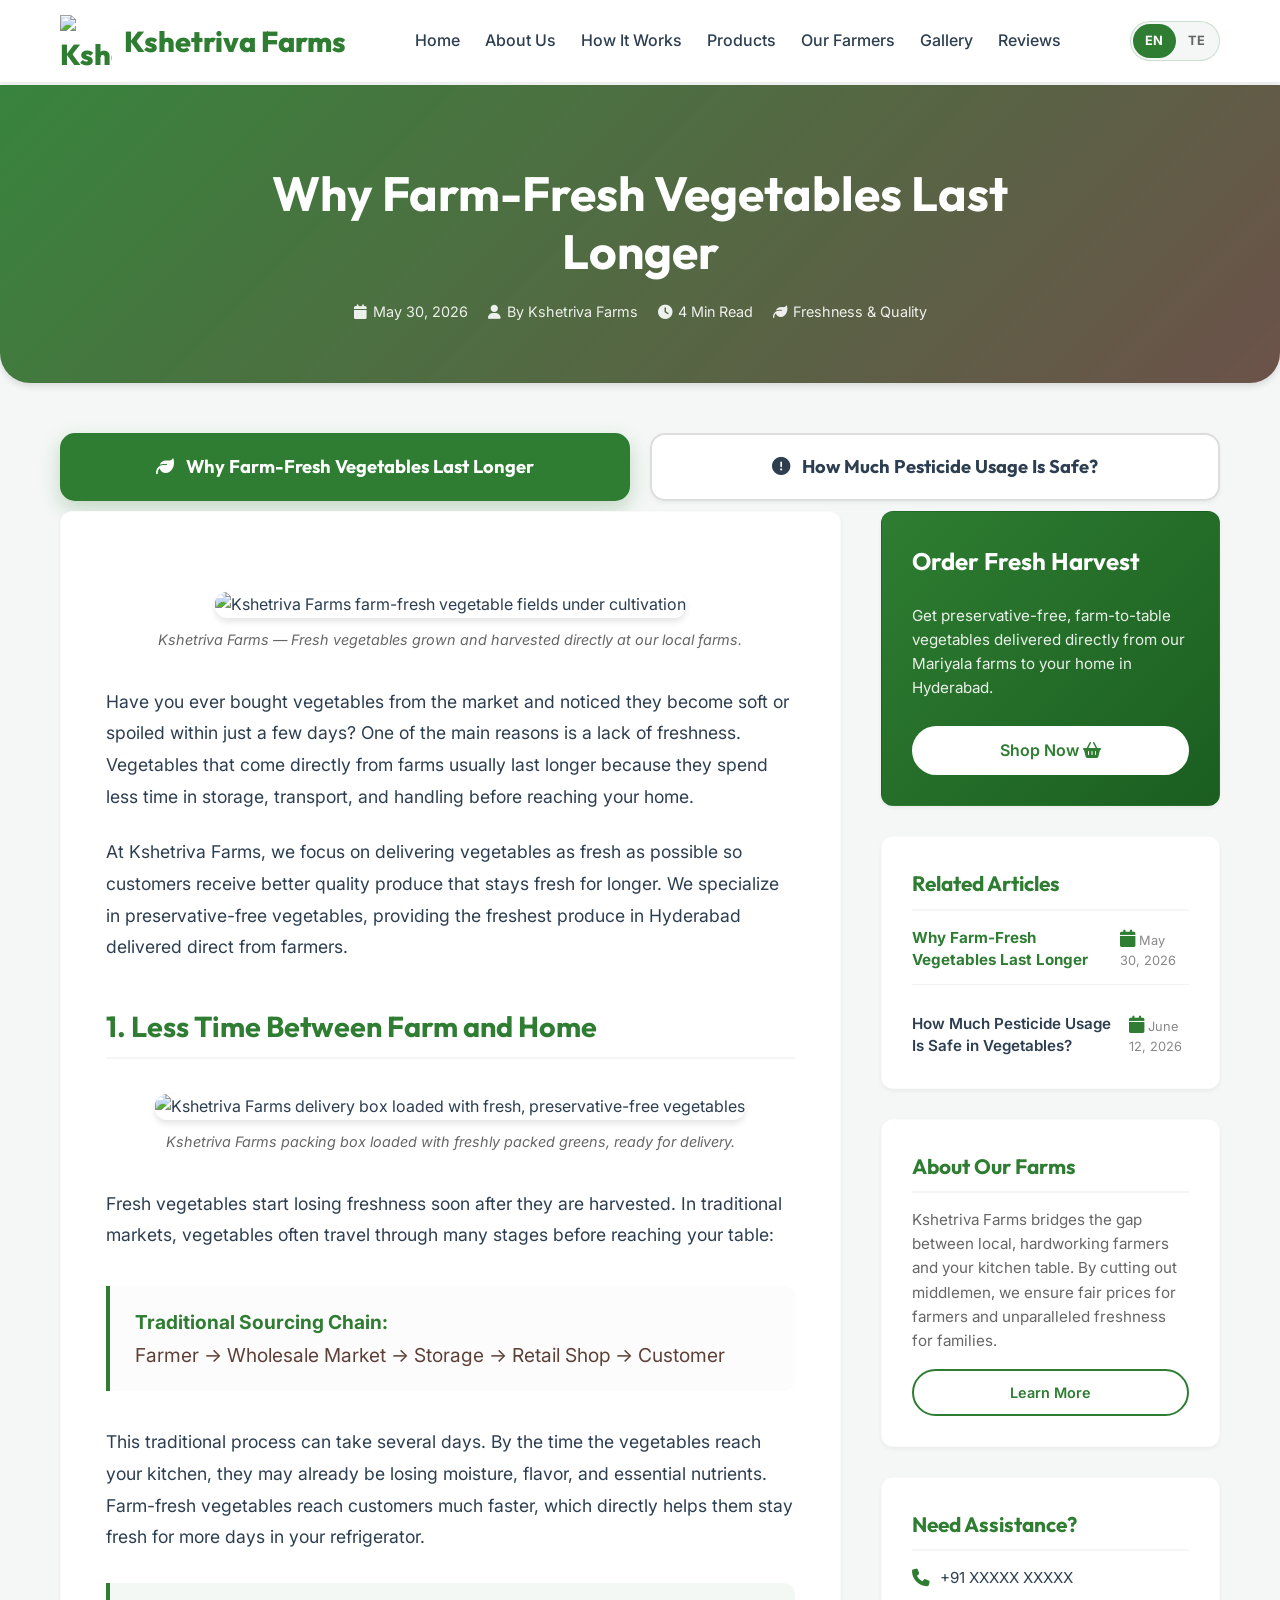
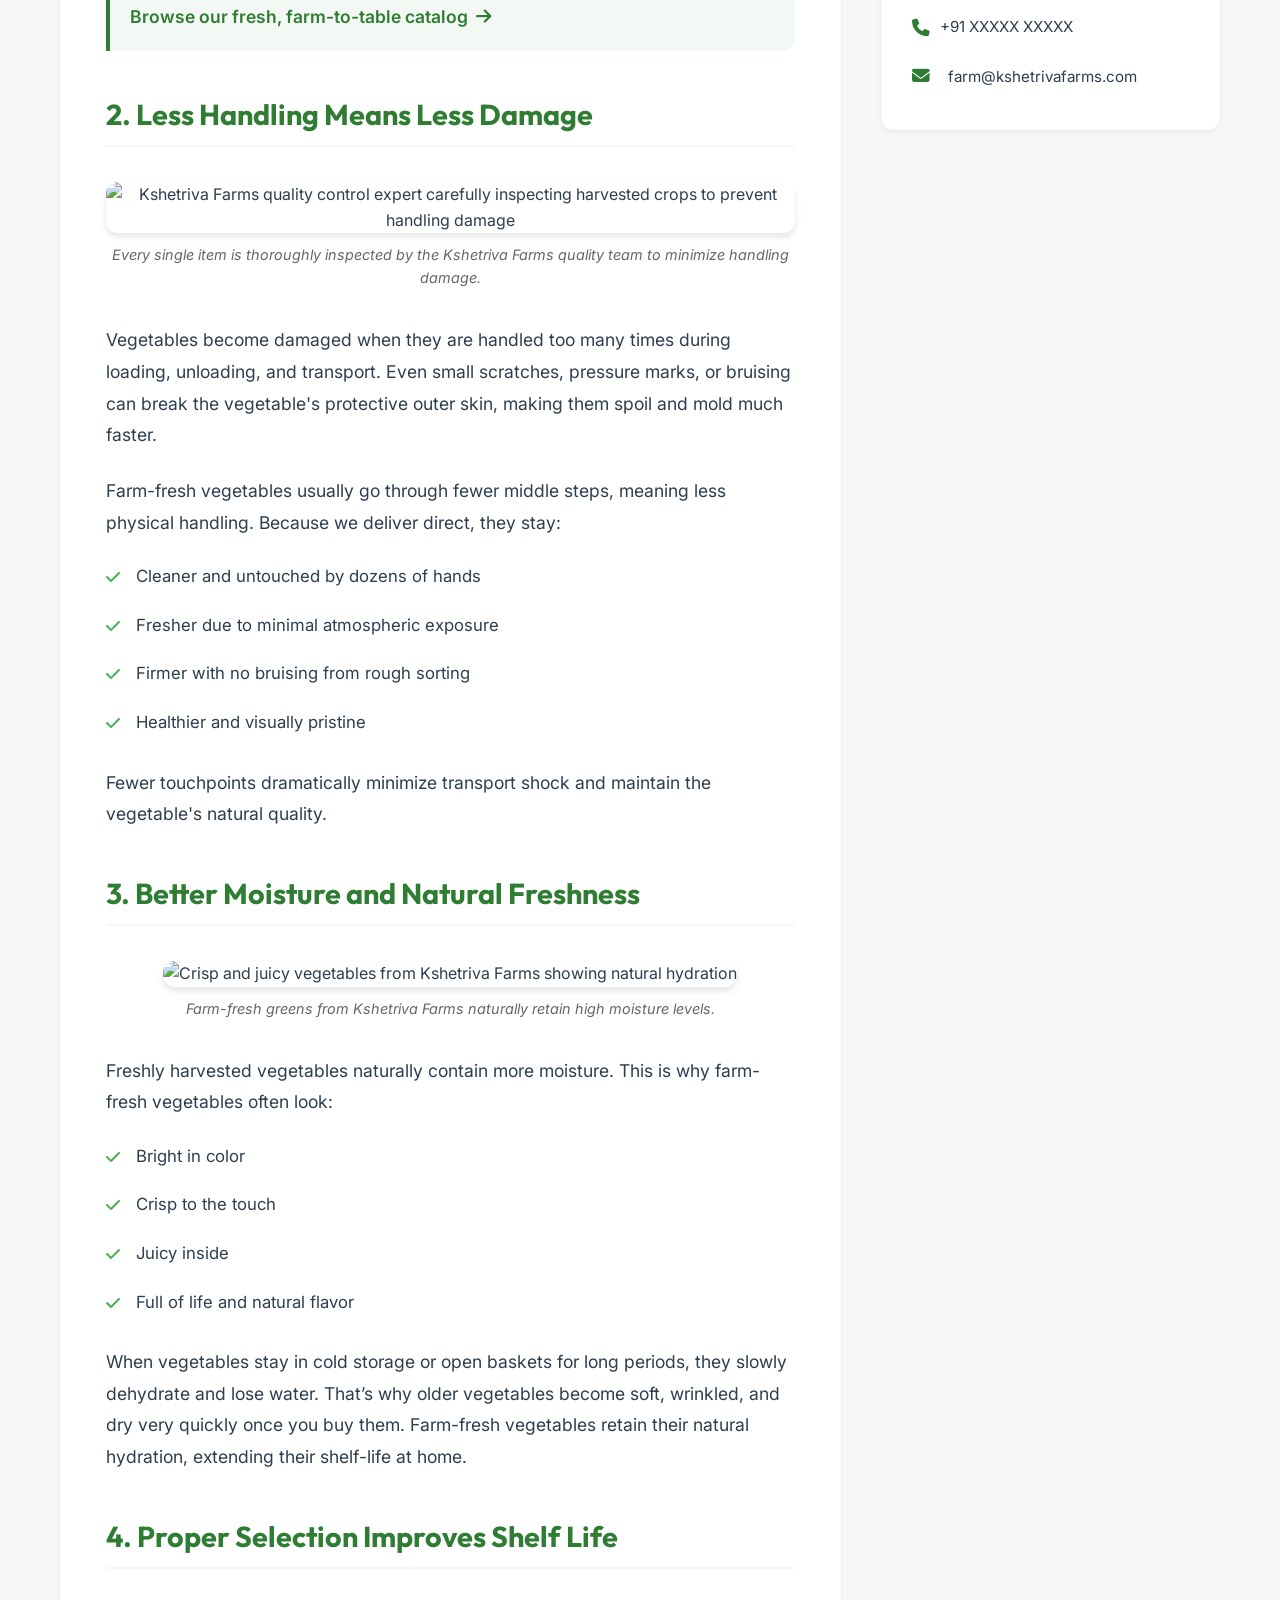
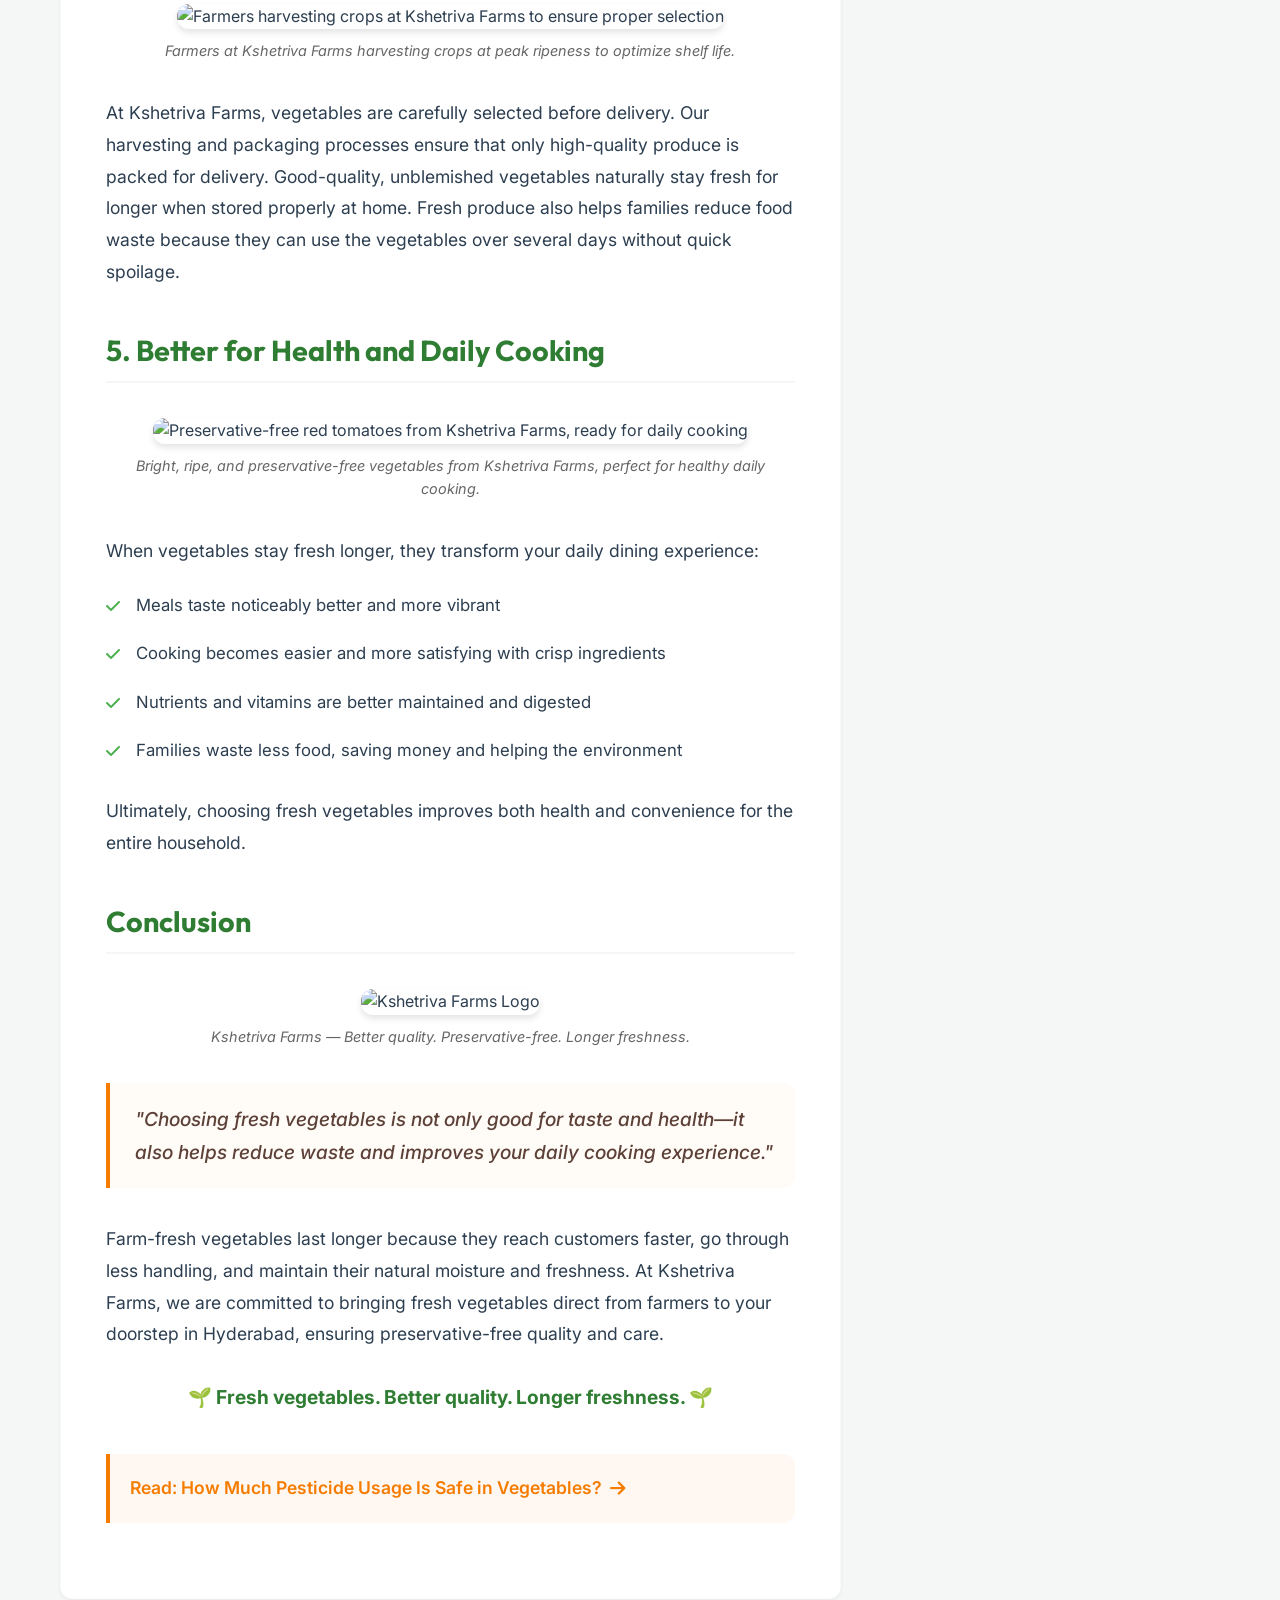
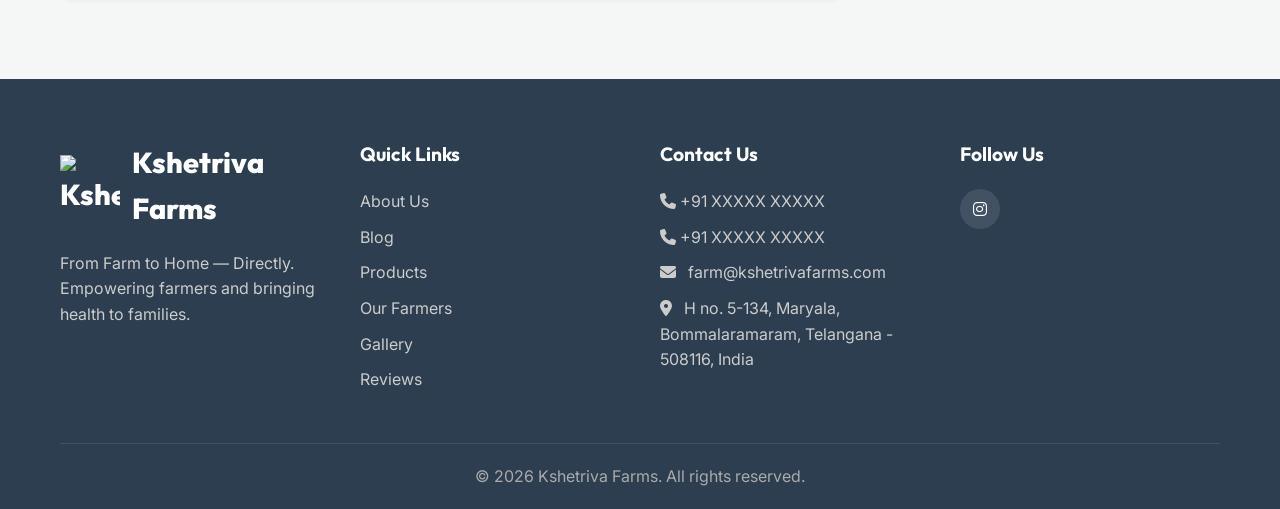
==== commit f62840f5: "Sanitize personal and sensitive details for public release" ====
--- a/blog.html
+++ b/blog.html
@@ -422,9 +422,9 @@
                 <div class="sidebar-card">
                     <h3>Need Assistance?</h3>
                     <ul style="list-style: none; padding: 0;">
-                        <li style="margin-bottom: 10px;"><i class="fa-solid fa-phone"></i> <span>+91 83742 76995</span>
+                        <li style="margin-bottom: 10px;"><i class="fa-solid fa-phone"></i> <span>+91 XXXXX XXXXX</span>
                         </li>
-                        <li style="margin-bottom: 10px;"><i class="fa-solid fa-phone"></i> <span>+91 90148 33202</span>
+                        <li style="margin-bottom: 10px;"><i class="fa-solid fa-phone"></i> <span>+91 XXXXX XXXXX</span>
                         </li>
                         <li style="margin-bottom: 10px;"><a href="javascript:void(0)" id="emailContactBtn"
                                 style="margin-right: 8px;"><i class="fa-solid fa-envelope"></i></a>
@@ -462,8 +462,8 @@
                 <div class="footer-col">
                     <h4>Contact Us</h4>
                     <ul style="color: #ccc;">
-                        <li style="margin-bottom: 10px;"><i class="fa-solid fa-phone"></i> +91 83742 76995</li>
-                        <li style="margin-bottom: 10px;"><i class="fa-solid fa-phone"></i> +91 90148 33202</li>
+                        <li style="margin-bottom: 10px;"><i class="fa-solid fa-phone"></i> +91 XXXXX XXXXX</li>
+                        <li style="margin-bottom: 10px;"><i class="fa-solid fa-phone"></i> +91 XXXXX XXXXX</li>
                         <li style="margin-bottom: 10px;"><a href="javascript:void(0)" id="footerEmailBtn"
                                 style="margin-right: 8px;"><i class="fa-solid fa-envelope"></i></a>
                             farm@kshetrivafarms.com</li>
--- a/styles.css
+++ b/styles.css
@@ -1,2796 +1,3045 @@
-:root {
-  --primary-color: #2e7d32;
-  --secondary-color: #4caf50;
-  --accent-color: #f57c00;
-  --earthy-brown: #5d4037;
-  --text-dark: #2c3e50;
-  --text-light: #666666;
-  --bg-white: #ffffff;
-  --bg-light: #f4f7f6;
-  --shadow-sm: 0 2px 4px rgba(0, 0, 0, 0.05);
-  --shadow-md: 0 4px 6px rgba(0, 0, 0, 0.1);
-  --shadow-lg: 0 10px 15px rgba(0, 0, 0, 0.1);
-  --transition: all 0.3s ease;
-  --border-radius: 12px;
-}
-
-* {
-  margin: 0;
-  padding: 0;
-  box-sizing: border-box;
-}
-
-body {
-  font-family: 'Inter', sans-serif;
-  color: var(--text-dark);
-  background-color: var(--bg-white);
-  line-height: 1.6;
-  overflow-x: hidden;
-}
-
-h1,
-h2,
-h3,
-h4,
-h5,
-h6 {
-  font-family: 'Outfit', sans-serif;
-  font-weight: 700;
-  color: var(--earthy-brown);
-}
-
-a {
-  text-decoration: none;
-  color: inherit;
-}
-
-ul {
-  list-style: none;
-}
-
-/* Utilities */
-.container {
-  max-width: 1200px;
-  margin: 0 auto;
-  padding: 0 20px;
-}
-
-.section-title {
-  text-align: center;
-  font-size: 2.5rem;
-  margin-bottom: 1rem;
-  color: var(--primary-color);
-}
-
-.section-subtitle {
-  text-align: center;
-  color: var(--text-light);
-  margin-bottom: 3rem;
-  font-size: 1.1rem;
-}
-
-.btn {
-  display: inline-block;
-  padding: 12px 28px;
-  border-radius: 30px;
-  font-weight: 600;
-  cursor: pointer;
-  transition: var(--transition);
-  border: none;
-  text-align: center;
-}
-
-.btn-primary {
-  background-color: var(--primary-color);
-  color: white;
-}
-
-.btn-primary:hover {
-  background-color: var(--secondary-color);
-  transform: translateY(-2px);
-  box-shadow: var(--shadow-md);
-}
-
-.btn-secondary {
-  background-color: white;
-  color: var(--primary-color);
-  border: 2px solid var(--primary-color);
-}
-
-.btn-secondary:hover {
-  background-color: var(--primary-color);
-  color: white;
-  transform: translateY(-2px);
-}
-
-.btn-whatsapp {
-  background-color: #25D366;
-  color: white;
-}
-
-.btn-whatsapp:hover {
-  background-color: #128C7E;
-  transform: translateY(-2px);
-  box-shadow: var(--shadow-md);
-}
-
-/* Navigation */
-.navbar {
-  position: fixed;
-  top: 0;
-  width: 100%;
-  background-color: rgba(255, 255, 255, 0.95);
-  backdrop-filter: blur(10px);
-  z-index: 1000;
-  box-shadow: var(--shadow-sm);
-  padding: 15px 0;
-  transition: var(--transition);
-}
-
-.navbar .container {
-  display: flex;
-  justify-content: space-between;
-  align-items: center;
-}
-
-.logo {
-  font-family: 'Outfit', sans-serif;
-  font-size: 1.8rem;
-  font-weight: 800;
-  color: var(--primary-color);
-  display: flex;
-  align-items: center;
-  gap: 12px;
-}
-
-.logo-img {
-  height: 52px;
-  width: auto;
-  object-fit: contain;
-  transition: var(--transition);
-}
-
-.logo:hover .logo-img {
-  transform: scale(1.08) rotate(5deg);
-}
-
-.footer-logo-img {
-  height: 60px;
-}
-
-.nav-links {
-  display: flex;
-  gap: 25px;
-}
-
-.nav-links a {
-  font-weight: 500;
-  color: var(--text-dark);
-  transition: var(--transition);
-}
-
-.nav-links a:hover {
-  color: var(--primary-color);
-}
-
-.mobile-menu-btn {
-  display: none;
-  font-size: 1.5rem;
-  color: var(--primary-color);
-  cursor: pointer;
-  background: none;
-  border: none;
-}
-
-/* Hero Section */
-.hero {
-  position: relative;
-  min-height: 100vh;
-  display: flex;
-  align-items: center;
-  color: white;
-  text-align: center;
-  padding-top: 80px;
-  overflow: hidden;
-}
-
-.hero-video {
-  position: absolute;
-  top: 0;
-  left: 0;
-  width: 100%;
-  height: 100%;
-  z-index: 1;
-  object-fit: cover;
-  object-position: center;
-}
-
-.hero-overlay {
-  position: absolute;
-  top: 0;
-  left: 0;
-  width: 100%;
-  height: 100%;
-  background: rgba(0, 0, 0, 0.45);
-  z-index: 2;
-}
-
-.hero-content {
-  position: relative;
-  z-index: 3;
-  width: 100%;
-}
-
-.hero h1 {
-  font-size: 4rem;
-  color: white;
-  margin-bottom: 20px;
-  text-shadow: 2px 2px 4px rgba(0, 0, 0, 0.3);
-}
-
-.hero p {
-  font-size: 1.5rem;
-  margin-bottom: 40px;
-  max-width: 800px;
-  margin-left: auto;
-  margin-right: auto;
-  text-shadow: 1px 1px 2px rgba(0, 0, 0, 0.3);
-}
-
-.hero-btns {
-  display: flex;
-  gap: 20px;
-  justify-content: center;
-}
-
-/* About Section */
-.about {
-  padding: 100px 0;
-  background-color: var(--bg-white);
-}
-
-.about-content {
-  display: grid;
-  grid-template-columns: 1fr 1fr;
-  gap: 50px;
-  align-items: center;
-}
-
-.about-text h3 {
-  font-size: 2rem;
-  margin-bottom: 20px;
-}
-
-.about-text p {
-  margin-bottom: 20px;
-  color: var(--text-light);
-}
-
-.about-image img {
-  width: 100%;
-  border-radius: var(--border-radius);
-  box-shadow: var(--shadow-lg);
-}
-
-/* How It Works */
-.how-it-works {
-  padding: 100px 0;
-  background-color: var(--bg-light);
-}
-
-.steps-container {
-  display: flex;
-  justify-content: space-between;
-  text-align: center;
-  position: relative;
-}
-
-.steps-container::before {
-  content: '';
-  position: absolute;
-  top: 40px;
-  left: 10%;
-  right: 10%;
-  height: 2px;
-  background-color: var(--secondary-color);
-  z-index: 1;
-}
-
-.step {
-  position: relative;
-  z-index: 2;
-  flex: 1;
-  padding: 0 20px;
-}
-
-.step-icon {
-  width: 80px;
-  height: 80px;
-  background-color: white;
-  border: 2px solid var(--secondary-color);
-  border-radius: 50%;
-  display: flex;
-  justify-content: center;
-  align-items: center;
-  margin: 0 auto 20px;
-  font-size: 2rem;
-  color: var(--primary-color);
-  box-shadow: var(--shadow-sm);
-  transition: var(--transition);
-}
-
-.step:hover .step-icon {
-  transform: scale(1.1);
-  background-color: var(--primary-color);
-  color: white;
-}
-
-/* Products */
-.products {
-  padding: 100px 0;
-}
-
-.category-filter {
-  display: flex;
-  justify-content: center;
-  gap: 15px;
-  margin-bottom: 40px;
-  flex-wrap: wrap;
-}
-
-.filter-btn {
-  padding: 8px 20px;
-  border-radius: 20px;
-  border: 1px solid var(--primary-color);
-  background: white;
-  color: var(--primary-color);
-  cursor: pointer;
-  transition: var(--transition);
-}
-
-.filter-btn.active,
-.filter-btn:hover {
-  background: var(--primary-color);
-  color: white;
-}
-
-.product-grid {
-  display: grid;
-  grid-template-columns: repeat(auto-fill, minmax(250px, 1fr));
-  gap: 30px;
-}
-
-.product-card {
-  background: white;
-  border-radius: var(--border-radius);
-  overflow: hidden;
-  box-shadow: var(--shadow-sm);
-  transition: var(--transition);
-  border: 1px solid #eee;
-}
-
-.product-card:hover {
-  transform: translateY(-5px);
-  box-shadow: var(--shadow-lg);
-}
-
-.product-img {
-  width: 100%;
-  height: 200px;
-  object-fit: cover;
-}
-
-.product-info {
-  padding: 20px;
-  text-align: center;
-}
-
-.product-title {
-  font-size: 1.2rem;
-  margin-bottom: 10px;
-}
-
-.product-price {
-  color: var(--primary-color);
-  font-weight: 700;
-  font-size: 1.3rem;
-  margin-bottom: 15px;
-}
-
-.quantity-selector {
-  display: flex;
-  align-items: center;
-  justify-content: center;
-  gap: 10px;
-  margin-bottom: 15px;
-}
-
-.qty-btn {
-  width: 30px;
-  height: 30px;
-  border-radius: 50%;
-  border: 1px solid #ddd;
-  background: white;
-  cursor: pointer;
-}
-
-.product-card .btn {
-  width: 100%;
-}
-
-/* Farmers */
-.farmers {
-  padding: 100px 0;
-  background-color: var(--bg-light);
-}
-
-.farmer-grid {
-  display: grid;
-  grid-template-columns: repeat(auto-fit, minmax(300px, 1fr));
-  gap: 30px;
-}
-
-.farmer-card {
-  background: white;
-  border-radius: var(--border-radius);
-  overflow: hidden;
-  box-shadow: var(--shadow-md);
-  text-align: center;
-}
-
-.farmer-img {
-  width: 100%;
-  height: 250px;
-  object-fit: cover;
-}
-
-.farmer-info {
-  padding: 20px;
-}
-
-.farmer-info h4 {
-  font-size: 1.5rem;
-  margin-bottom: 5px;
-}
-
-.farmer-location {
-  color: var(--primary-color);
-  font-weight: 500;
-  margin-bottom: 15px;
-}
-
-.farmer-story {
-  color: var(--text-light);
-  font-size: 0.95rem;
-}
-
-/* Gallery */
-.gallery {
-  padding: 100px 0;
-}
-
-.gallery-grid {
-  display: grid;
-  grid-template-columns: repeat(4, 1fr);
-  gap: 16px;
-  max-width: 950px;
-  margin: 0 auto;
-}
-
-.gallery-item {
-  position: relative;
-  overflow: hidden;
-  border-radius: var(--border-radius);
-  aspect-ratio: 1 / 1;
-}
-
-.gallery-item img {
-  width: 100%;
-  height: 100%;
-  object-fit: cover;
-  transition: transform 0.5s ease;
-}
-
-.gallery-item:hover img {
-  transform: scale(1.1);
-}
-
-.gallery-overlay {
-  position: absolute;
-  top: 0;
-  left: 0;
-  right: 0;
-  bottom: 0;
-  background: rgba(46, 125, 50, 0.7);
-  color: white;
-  display: flex;
-  align-items: center;
-  justify-content: center;
-  opacity: 0;
-  transition: var(--transition);
-}
-
-.gallery-overlay h4 {
-  font-family: 'Outfit', sans-serif;
-  font-weight: 700;
-  color: #d7d4d4;
-}
-
-.gallery-item:hover .gallery-overlay {
-  opacity: 1;
-}
-
-/* Reviews */
-.reviews {
-  padding: 100px 0;
-  background-color: var(--earthy-brown);
-  color: white;
-}
-
-.reviews .section-title {
-  color: white;
-}
-
-.review-grid {
-  display: grid;
-  grid-template-columns: repeat(auto-fit, minmax(300px, 1fr));
-  gap: 30px;
-}
-
-.review-card {
-  background: rgba(255, 255, 255, 0.1);
-  padding: 30px;
-  border-radius: var(--border-radius);
-  backdrop-filter: blur(10px);
-}
-
-.review-header {
-  display: flex;
-  align-items: center;
-  gap: 15px;
-  margin-bottom: 20px;
-}
-
-.review-header-name h4 {
-  font-family: 'Outfit', sans-serif;
-  font-weight: 700;
-  color: #232222;
-}
-
-.review-img {
-  width: 60px;
-  height: 60px;
-  border-radius: 50%;
-  object-fit: cover;
-}
-
-.stars {
-  color: #FFD700;
-}
-
-/* Footer */
-footer {
-  background-color: var(--text-dark);
-  color: white;
-  padding: 60px 0 20px;
-}
-
-.footer-grid {
-  display: grid;
-  grid-template-columns: repeat(auto-fit, minmax(250px, 1fr));
-  gap: 40px;
-  margin-bottom: 40px;
-}
-
-.footer-col h4 {
-  color: white;
-  font-size: 1.2rem;
-  margin-bottom: 20px;
-}
-
-.footer-col ul li {
-  margin-bottom: 10px;
-}
-
-.footer-col ul li a {
-  color: #ccc;
-  transition: var(--transition);
-}
-
-.footer-col ul li a:hover {
-  color: var(--primary-color);
-}
-
-.social-links {
-  display: flex;
-  gap: 15px;
-}
-
-.social-links a {
-  width: 40px;
-  height: 40px;
-  background: rgba(255, 255, 255, 0.1);
-  display: flex;
-  align-items: center;
-  justify-content: center;
-  border-radius: 50%;
-  transition: var(--transition);
-}
-
-.social-links a:hover {
-  background: var(--primary-color);
-}
-
-.footer-bottom {
-  text-align: center;
-  padding-top: 20px;
-  border-top: 1px solid rgba(255, 255, 255, 0.1);
-  color: #aaa;
-}
-
-/* WhatsApp Floating Button */
-.whatsapp-float {
-  position: fixed;
-  width: 60px;
-  height: 60px;
-  bottom: 40px;
-  right: 40px;
-  background-color: #25d366;
-  color: #FFF;
-  border-radius: 50px;
-  text-align: center;
-  font-size: 30px;
-  box-shadow: 2px 2px 3px #999;
-  z-index: 100;
-  display: flex;
-  align-items: center;
-  justify-content: center;
-  transition: var(--transition);
-}
-
-.whatsapp-float:hover {
-  transform: scale(1.1);
-  box-shadow: 0 5px 15px rgba(37, 211, 102, 0.4);
-}
-
-/* Floating Cart Button & Badge */
-.cart-float {
-  position: fixed;
-  width: 60px;
-  height: 60px;
-  bottom: 115px;
-  /* Placed exactly above the WhatsApp button */
-  right: 40px;
-  background-color: var(--primary-color);
-  color: white;
-  border-radius: 50%;
-  border: none;
-  font-size: 24px;
-  box-shadow: 2px 2px 5px rgba(0, 0, 0, 0.25);
-  z-index: 100;
-  display: flex;
-  align-items: center;
-  justify-content: center;
-  cursor: pointer;
-  transition: var(--transition);
-}
-
-.cart-float:hover {
-  transform: scale(1.1);
-  box-shadow: 0 5px 15px rgba(46, 125, 50, 0.4);
-}
-
-.cart-float.highlight {
-  animation: cartBounce 0.6s cubic-bezier(0.175, 0.885, 0.32, 1.275);
-  background-color: var(--accent-color) !important;
-}
-
-.cart-badge-float {
-  position: absolute;
-  top: -2px;
-  right: -2px;
-  background-color: var(--accent-color);
-  color: white;
-  font-size: 0.75rem;
-  font-weight: 700;
-  width: 22px;
-  height: 22px;
-  border-radius: 50%;
-  display: flex;
-  justify-content: center;
-  align-items: center;
-  border: 2px solid white;
-}
-
-/* Segmented Language Toggle Switch */
-.lang-toggle {
-  position: relative;
-  background: var(--bg-light);
-  border: 1px solid rgba(46, 125, 50, 0.2);
-  height: 40px;
-  width: 90px;
-  border-radius: 20px;
-  display: flex;
-  align-items: center;
-  justify-content: space-between;
-  padding: 2px;
-  cursor: pointer;
-  user-select: none;
-  overflow: hidden;
-  transition: var(--transition);
-}
-
-.lang-toggle:hover {
-  box-shadow: 0 4px 10px rgba(46, 125, 50, 0.15);
-  transform: translateY(-1px);
-}
-
-.lang-option {
-  flex: 1;
-  text-align: center;
-  font-size: 0.8rem;
-  font-weight: 700;
-  color: var(--text-light);
-  z-index: 2;
-  transition: color 0.3s ease;
-  height: 100%;
-  display: flex;
-  align-items: center;
-  justify-content: center;
-}
-
-.lang-option.active {
-  color: white;
-}
-
-.lang-slider {
-  position: absolute;
-  top: 2px;
-  left: 2px;
-  width: 43px;
-  /* Just under half of 90px */
-  height: 34px;
-  /* 40px height minus 6px padding */
-  background-color: var(--primary-color);
-  border-radius: 17px;
-  z-index: 1;
-  transition: transform 0.3s cubic-bezier(0.175, 0.885, 0.32, 1.275);
-}
-
-/* When Telugu is active, slide the green capsule to the right */
-.lang-toggle.te-active .lang-slider {
-  transform: translateX(43px);
-}
-
-/* Cart Button & Badge */
-.cart-btn {
-  position: relative;
-  background: var(--bg-light);
-  border: 1px solid rgba(46, 125, 50, 0.2);
-  color: var(--primary-color);
-  width: 44px;
-  height: 44px;
-  border-radius: 50%;
-  display: flex;
-  justify-content: center;
-  align-items: center;
-  font-size: 1.2rem;
-  cursor: pointer;
-  transition: var(--transition);
-}
-
-.cart-btn:hover {
-  background: var(--primary-color);
-  color: white;
-  transform: scale(1.05);
-}
-
-@keyframes cartBounce {
-  0% {
-    transform: scale(1);
-  }
-
-  25% {
-    transform: scale(1.35) rotate(-10deg);
-    box-shadow: 0 0 15px rgba(245, 124, 0, 0.6);
-  }
-
-  50% {
-    transform: scale(0.9) rotate(8deg);
-  }
-
-  75% {
-    transform: scale(1.15) rotate(-4deg);
-  }
-
-  100% {
-    transform: scale(1);
-  }
-}
-
-.cart-btn.highlight {
-  animation: cartBounce 0.6s cubic-bezier(0.175, 0.885, 0.32, 1.275);
-  background-color: var(--accent-color) !important;
-  color: white !important;
-  border-color: var(--accent-color) !important;
-}
-
-.cart-badge {
-  position: absolute;
-  top: -5px;
-  right: -5px;
-  background-color: var(--accent-color);
-  color: white;
-  font-size: 0.75rem;
-  font-weight: 700;
-  width: 20px;
-  height: 20px;
-  border-radius: 50%;
-  display: flex;
-  justify-content: center;
-  align-items: center;
-  border: 2px solid white;
-}
-
-.nav-actions {
-  display: flex;
-  align-items: center;
-  gap: 20px;
-}
-
-/* Cart Drawer Panel */
-.cart-drawer {
-  position: fixed;
-  top: 0;
-  right: -400px;
-  width: 400px;
-  height: 100vh;
-  background: white;
-  box-shadow: -5px 0 25px rgba(0, 0, 0, 0.15);
-  z-index: 2000;
-  display: flex;
-  flex-direction: column;
-  transition: right 0.4s cubic-bezier(0.16, 1, 0.3, 1);
-}
-
-.cart-drawer.open {
-  right: 0;
-}
-
-.cart-drawer-header {
-  padding: 12px 16px;
-  border-bottom: 1px solid #eee;
-  display: flex;
-  justify-content: space-between;
-  align-items: center;
-  background: var(--bg-light);
-}
-
-.cart-header-actions {
-  display: flex;
-  align-items: center;
-  gap: 15px;
-}
-
-.clear-cart-btn {
-  background: none;
-  border: none;
-  font-family: inherit;
-  font-size: 0.85rem;
-  color: #777;
-  cursor: pointer;
-  padding: 5px 10px;
-  transition: var(--transition);
-  border-radius: 4px;
-}
-
-.clear-cart-btn:hover {
-  color: #d32f2f;
-  background-color: rgba(211, 47, 47, 0.06);
-}
-
-.cart-drawer-header h3 {
-  font-size: 1.15rem;
-  color: var(--primary-color);
-  display: flex;
-  align-items: center;
-  gap: 8px;
-}
-
-.close-cart-btn {
-  background: none;
-  border: none;
-  font-size: 1.5rem;
-  color: var(--text-light);
-  cursor: pointer;
-  transition: var(--transition);
-}
-
-.close-cart-btn:hover {
-  color: var(--accent-color);
-}
-
-.cart-drawer-items {
-  flex: 1;
-  overflow-y: auto;
-  padding: 14px 16px;
-  display: flex;
-  flex-direction: column;
-  gap: 10px;
-}
-
-/* Empty Cart State */
-.cart-empty-state {
-  text-align: center;
-  padding: 40px 20px;
-  color: var(--text-light);
-}
-
-.cart-empty-state i {
-  font-size: 3rem;
-  color: #ccc;
-  margin-bottom: 15px;
-  display: block;
-}
-
-/* Cart Item Card */
-.cart-item {
-  display: flex;
-  align-items: center;
-  gap: 12px;
-  padding: 10px;
-  border: 1px solid #f0f0f0;
-  border-radius: var(--border-radius);
-  background: #fafafa;
-}
-
-.cart-item-img {
-  width: 50px;
-  height: 50px;
-  object-fit: cover;
-  border-radius: 8px;
-}
-
-.cart-item-info {
-  flex: 1;
-}
-
-.cart-item-title {
-  font-size: 0.95rem;
-  font-weight: 600;
-  color: var(--text-dark);
-  margin-bottom: 2px;
-}
-
-.cart-item-price {
-  font-size: 0.9rem;
-  color: var(--primary-color);
-  font-weight: 700;
-}
-
-.cart-item-actions {
-  display: flex;
-  align-items: center;
-  gap: 8px;
-}
-
-.cart-item-qty {
-  font-size: 0.9rem;
-  font-weight: 600;
-  width: 20px;
-  text-align: center;
-}
-
-.cart-item-btn {
-  width: 24px;
-  height: 24px;
-  border-radius: 50%;
-  border: 1px solid #ddd;
-  background: white;
-  font-weight: 700;
-  cursor: pointer;
-  display: flex;
-  align-items: center;
-  justify-content: center;
-  font-size: 0.8rem;
-  transition: var(--transition);
-}
-
-.cart-item-btn:hover {
-  background: var(--primary-color);
-  color: white;
-  border-color: var(--primary-color);
-}
-
-/* Cart Footer */
-.cart-drawer-footer {
-  padding: 12px 16px;
-  border-top: 1px solid #eee;
-  background: var(--bg-light);
-}
-
-.cart-total-row {
-  display: flex;
-  justify-content: space-between;
-  align-items: center;
-  font-size: 1.2rem;
-  font-weight: 700;
-  color: var(--text-dark);
-  margin-bottom: 10px;
-}
-
-.cart-total-row span:last-child {
-  color: var(--primary-color);
-  font-size: 1.4rem;
-}
-
-.btn-whatsapp-order {
-  width: 100%;
-  background-color: #25D366;
-  color: white;
-  display: flex;
-  align-items: center;
-  justify-content: center;
-  gap: 10px;
-  font-size: 0.95rem;
-  padding: 10px 12px;
-}
-
-.btn-whatsapp-order:hover {
-  background-color: #128C7E;
-}
-
-.cart-overlay {
-  position: fixed;
-  top: 0;
-  left: 0;
-  width: 100vw;
-  height: 100vh;
-  background: rgba(0, 0, 0, 0.4);
-  backdrop-filter: blur(4px);
-  z-index: 1999;
-  opacity: 0;
-  pointer-events: none;
-  transition: opacity 0.3s ease;
-}
-
-.cart-overlay.open {
-  opacity: 1;
-  pointer-events: auto;
-}
-
-/* Custom Confirmation Modal */
-.confirm-modal {
-  position: fixed;
-  top: 0;
-  left: 0;
-  width: 100vw;
-  height: 100vh;
-  background: rgba(0, 0, 0, 0.4);
-  backdrop-filter: blur(5px);
-  z-index: 3000;
-  display: flex;
-  justify-content: center;
-  align-items: center;
-  opacity: 0;
-  pointer-events: none;
-  transition: opacity 0.3s ease;
-}
-
-.confirm-modal.open {
-  opacity: 1;
-  pointer-events: auto;
-}
-
-.confirm-modal-content {
-  background: white;
-  padding: 30px;
-  border-radius: var(--border-radius);
-  max-width: 400px;
-  width: 90%;
-  text-align: center;
-  box-shadow: 0 15px 30px rgba(0, 0, 0, 0.2);
-  transform: scale(0.9);
-  transition: transform 0.3s cubic-bezier(0.175, 0.885, 0.32, 1.275);
-}
-
-.confirm-modal.open .confirm-modal-content {
-  transform: scale(1);
-}
-
-.confirm-modal-content h3 {
-  color: var(--text-dark);
-  font-size: 1.4rem;
-  margin-bottom: 12px;
-}
-
-.confirm-modal-content p {
-  color: var(--text-light);
-  font-size: 0.95rem;
-  margin-bottom: 24px;
-  line-height: 1.5;
-}
-
-.confirm-modal-buttons {
-  display: flex;
-  justify-content: center;
-  gap: 15px;
-}
-
-.confirm-modal-buttons .btn {
-  padding: 10px 24px;
-  font-size: 0.95rem;
-  border-radius: 20px;
-  cursor: pointer;
-}
-
-/* Responsive */
-@media (max-width: 768px) {
-  .nav-links {
-    position: absolute;
-    top: 100%;
-    left: 0;
-    width: 100%;
-    background: white;
-    flex-direction: column;
-    padding: 20px;
-    gap: 15px;
-    text-align: center;
-    box-shadow: var(--shadow-md);
-    clip-path: polygon(0 0, 100% 0, 100% 0, 0 0);
-    transition: clip-path 0.3s ease-in-out;
-  }
-
-  .nav-links.active {
-    clip-path: polygon(0 0, 100% 0, 100% 100%, 0 100%);
-  }
-
-  .mobile-menu-btn {
-    display: block;
-  }
-
-  .hero {
-    min-height: 60vh;
-  }
-
-  .hero h1 {
-    font-size: 2.5rem;
-  }
-
-  .hero p {
-    font-size: 1.1rem;
-  }
-
-  .hero-btns {
-    flex-direction: column;
-  }
-
-  .about-content {
-    grid-template-columns: 1fr;
-  }
-
-  .steps-container {
-    flex-direction: column;
-    gap: 40px;
-  }
-
-  .steps-container::before {
-    display: none;
-  }
-
-  .gallery-grid {
-    grid-template-columns: repeat(2, 1fr);
-    gap: 12px;
-  }
-
-  .gallery-item {
-    height: auto;
-  }
-}
-
-/* Toast Notification */
-.toast-notification {
-  position: fixed;
-  bottom: 40px;
-  left: 50%;
-  transform: translateX(-50%) translateY(100px);
-  background: rgba(46, 125, 50, 0.95);
-  color: white;
-  padding: 12px 24px;
-  border-radius: 30px;
-  font-weight: 600;
-  box-shadow: 0 10px 25px rgba(0, 0, 0, 0.2);
-  z-index: 9999;
-  display: flex;
-  align-items: center;
-  gap: 10px;
-  opacity: 0;
-  pointer-events: none;
-  transition: transform 0.4s cubic-bezier(0.175, 0.885, 0.32, 1.275), opacity 0.4s ease;
-}
-
-.toast-notification.show {
-  transform: translateX(-50%) translateY(0);
-  opacity: 1;
-}
-
-/* Cart Recovery Toast */
-.cart-recovery-toast {
-  position: fixed;
-  bottom: 40px;
-  left: 40px;
-  width: 360px;
-  background: rgba(255, 255, 255, 0.98);
-  border: 1px solid rgba(46, 125, 50, 0.2);
-  box-shadow: 0 10px 30px rgba(0, 0, 0, 0.15);
-  border-radius: var(--border-radius);
-  padding: 20px;
-  z-index: 2000;
-  display: flex;
-  flex-direction: column;
-  gap: 15px;
-  transform: translateY(120px);
-  opacity: 0;
-  pointer-events: none;
-  transition: transform 0.5s cubic-bezier(0.16, 1, 0.3, 1), opacity 0.5s ease;
-  backdrop-filter: blur(10px);
-}
-
-.cart-recovery-toast.show {
-  transform: translateY(0);
-  opacity: 1;
-  pointer-events: auto;
-}
-
-.cart-recovery-content {
-  display: flex;
-  gap: 12px;
-  align-items: flex-start;
-}
-
-.cart-recovery-icon {
-  background: rgba(46, 125, 50, 0.1);
-  color: var(--primary-color);
-  width: 40px;
-  height: 40px;
-  border-radius: 50%;
-  display: flex;
-  align-items: center;
-  justify-content: center;
-  font-size: 1.2rem;
-  flex-shrink: 0;
-}
-
-.cart-recovery-text h4 {
-  font-size: 0.95rem;
-  font-weight: 700;
-  color: var(--text-dark);
-  margin-bottom: 2px;
-}
-
-.cart-recovery-text p {
-  font-size: 0.82rem;
-  color: var(--text-light);
-  line-height: 1.4;
-}
-
-.cart-recovery-buttons {
-  display: flex;
-  gap: 10px;
-  justify-content: flex-end;
-}
-
-.cart-recovery-buttons .btn {
-  padding: 8px 16px;
-  font-size: 0.8rem;
-  border-radius: 20px;
-}
-
-.btn-recovery-clear {
-  background: transparent;
-  color: #888;
-  border: 1px solid #ddd;
-}
-
-.btn-recovery-clear:hover {
-  background: rgba(0, 0, 0, 0.05);
-  color: #333;
-}
-
-.btn-recovery-resume {
-  background: var(--primary-color);
-  color: white;
-}
-
-.btn-recovery-resume:hover {
-  background: var(--secondary-color);
-  transform: translateY(-1px);
-}
-
-@media (max-width: 768px) {
-  .cart-recovery-toast {
-    left: 20px;
-    right: 20px;
-    width: auto;
-    bottom: 20px;
-    z-index: 2100;
-    /* Float higher on mobile */
-  }
-}
-
-/* ==========================================================================
-   Admin Portal & Dashboard Styling
-   ========================================================================== */
-
-/* Admin Login Modal */
-.admin-login-modal {
-  position: fixed;
-  top: 0;
-  left: 0;
-  width: 100vw;
-  height: 100vh;
-  background: rgba(18, 30, 18, 0.6);
-  backdrop-filter: blur(15px);
-  z-index: 3000;
-  display: flex;
-  justify-content: center;
-  align-items: center;
-  opacity: 0;
-  pointer-events: none;
-  transition: opacity 0.4s cubic-bezier(0.16, 1, 0.3, 1);
-}
-
-.admin-login-modal.open {
-  opacity: 1;
-  pointer-events: auto;
-}
-
-.admin-login-content {
-  background: rgba(255, 255, 255, 0.95);
-  border: 1px solid rgba(46, 125, 50, 0.2);
-  padding: 40px;
-  border-radius: 20px;
-  max-width: 420px;
-  width: 90%;
-  text-align: center;
-  position: relative;
-  box-shadow: 0 20px 50px rgba(0, 0, 0, 0.15);
-  transform: scale(0.9);
-  transition: transform 0.4s cubic-bezier(0.175, 0.885, 0.32, 1.275);
-}
-
-.admin-login-modal.open .admin-login-content {
-  transform: scale(1);
-}
-
-.close-admin-login {
-  position: absolute;
-  top: 15px;
-  right: 20px;
-  background: none;
-  border: none;
-  font-size: 1.8rem;
-  color: var(--text-light);
-  cursor: pointer;
-  transition: var(--transition);
-}
-
-.close-admin-login:hover {
-  color: #d32f2f;
-}
-
-.admin-login-content h3 {
-  color: var(--primary-color);
-  font-size: 1.6rem;
-  margin-bottom: 8px;
-}
-
-.admin-subtitle {
-  color: var(--text-light);
-  font-size: 0.9rem;
-  margin-bottom: 25px;
-}
-
-/* Admin Dashboard Overlay */
-.admin-dashboard-overlay {
-  position: fixed;
-  top: 0;
-  left: 0;
-  width: 100vw;
-  height: 100vh;
-  background: var(--bg-light);
-  z-index: 2500;
-  overflow-y: auto;
-  opacity: 0;
-  pointer-events: none;
-  transition: opacity 0.4s ease;
-  padding: 30px 20px;
-}
-
-.admin-dashboard-overlay.open {
-  opacity: 1;
-  pointer-events: auto;
-}
-
-.admin-dashboard-container {
-  max-width: 1200px;
-  margin: 0 auto;
-  background: white;
-  border-radius: 24px;
-  box-shadow: 0 10px 40px rgba(0, 0, 0, 0.06);
-  padding: 30px;
-  min-height: 85vh;
-  display: flex;
-  flex-direction: column;
-}
-
-/* Dashboard Header */
-.admin-dash-header {
-  display: flex;
-  justify-content: space-between;
-  align-items: center;
-  border-bottom: 2px solid #f0f4f2;
-  padding-bottom: 20px;
-  margin-bottom: 30px;
-}
-
-.admin-header-title h2 {
-  font-size: 1.8rem;
-  color: var(--primary-color);
-  display: flex;
-  align-items: center;
-  gap: 10px;
-}
-
-.admin-badge {
-  font-size: 0.75rem;
-  background: rgba(46, 125, 50, 0.1);
-  color: var(--primary-color);
-  padding: 4px 10px;
-  border-radius: 12px;
-  font-weight: 700;
-  text-transform: uppercase;
-  margin-top: 5px;
-  display: inline-block;
-}
-
-.admin-header-actions {
-  display: flex;
-  align-items: center;
-  gap: 15px;
-}
-
-.close-admin-dash {
-  background: none;
-  border: none;
-  font-size: 2.2rem;
-  color: var(--text-light);
-  cursor: pointer;
-  line-height: 1;
-  transition: var(--transition);
-  margin-left: 10px;
-}
-
-.close-admin-dash:hover {
-  color: #d32f2f;
-  transform: scale(1.1);
-}
-
-/* Stats Row */
-.admin-stats-row {
-  display: grid;
-  grid-template-columns: repeat(3, 1fr);
-  gap: 20px;
-  margin-bottom: 30px;
-}
-
-.admin-stat-card {
-  background: #fafcfb;
-  border: 1px solid #eef3f0;
-  border-radius: 16px;
-  padding: 20px;
-  display: flex;
-  align-items: center;
-  gap: 20px;
-  transition: var(--transition);
-}
-
-.admin-stat-card:hover {
-  transform: translateY(-2px);
-  box-shadow: var(--shadow-sm);
-}
-
-.stat-icon {
-  width: 54px;
-  height: 54px;
-  border-radius: 12px;
-  font-size: 1.5rem;
-  display: flex;
-  align-items: center;
-  justify-content: center;
-}
-
-.stat-details .stat-label {
-  font-size: 0.85rem;
-  color: var(--text-light);
-  font-weight: 500;
-}
-
-.stat-details h4 {
-  font-size: 1.6rem;
-  color: var(--text-dark);
-  font-weight: 800;
-}
-
-/* Dashboard Products Table */
-.admin-table-container {
-  flex: 1;
-  overflow-x: auto;
-  border: 1px solid #f0f0f0;
-  border-radius: 16px;
-}
-
-.admin-products-table {
-  width: 100%;
-  border-collapse: collapse;
-  text-align: left;
-}
-
-.admin-products-table th,
-.admin-products-table td {
-  padding: 16px 20px;
-  border-bottom: 1px solid #f0f0f0;
-  vertical-align: middle;
-}
-
-.admin-products-table th {
-  background-color: #fafcfb;
-  font-weight: 600;
-  color: var(--text-light);
-  font-size: 0.9rem;
-}
-
-.admin-table-img {
-  width: 50px;
-  height: 50px;
-  border-radius: 8px;
-  object-fit: cover;
-  border: 1px solid #eee;
-}
-
-.admin-table-title {
-  font-weight: 600;
-  font-size: 0.95rem;
-  color: var(--text-dark);
-}
-
-.admin-table-subtitle {
-  font-size: 0.8rem;
-  color: var(--text-light);
-  margin-top: 2px;
-}
-
-.admin-table-badge {
-  font-size: 0.75rem;
-  padding: 4px 10px;
-  border-radius: 12px;
-  font-weight: 600;
-  display: inline-block;
-}
-
-.admin-table-badge.leafy {
-  background: #e8f5e9;
-  color: #2e7d32;
-}
-
-.admin-table-badge.root {
-  background: #efebe9;
-  color: #5d4037;
-}
-
-.admin-table-badge.seasonal {
-  background: #fff3e0;
-  color: #f57c00;
-}
-
-.admin-table-badge.organic {
-  background: #e1f5fe;
-  color: #0288d1;
-}
-
-.admin-table-badge.fruits {
-  background: #fce4ec;
-  color: #c2185b;
-}
-
-.admin-stock-indicator {
-  display: inline-flex;
-  align-items: center;
-  gap: 6px;
-  font-weight: 700;
-  font-size: 0.85rem;
-}
-
-.admin-stock-indicator.in-stock {
-  color: var(--primary-color);
-}
-
-.admin-stock-indicator.out-of-stock {
-  color: #d32f2f;
-}
-
-.admin-action-btns {
-  display: flex;
-  gap: 10px;
-}
-
-.admin-action-btn {
-  border: none;
-  background: none;
-  width: 34px;
-  height: 34px;
-  border-radius: 8px;
-  cursor: pointer;
-  display: flex;
-  align-items: center;
-  justify-content: center;
-  font-size: 0.95rem;
-  transition: var(--transition);
-}
-
-.admin-action-btn.edit {
-  color: #0288d1;
-  background: rgba(2, 136, 209, 0.08);
-}
-
-.admin-action-btn.edit:hover {
-  color: white;
-  background: #0288d1;
-}
-
-.admin-action-btn.delete {
-  color: #d32f2f;
-  background: rgba(211, 47, 47, 0.08);
-}
-
-.admin-action-btn.delete:hover {
-  color: white;
-  background: #d32f2f;
-}
-
-/* Add/Edit Product Modal */
-.product-form-modal {
-  position: fixed;
-  top: 0;
-  left: 0;
-  width: 100vw;
-  height: 100vh;
-  background: rgba(0, 0, 0, 0.4);
-  backdrop-filter: blur(6px);
-  z-index: 3100;
-  display: flex;
-  justify-content: center;
-  align-items: center;
-  opacity: 0;
-  pointer-events: none;
-  transition: opacity 0.3s ease;
-}
-
-.product-form-modal.open {
-  opacity: 1;
-  pointer-events: auto;
-}
-
-.product-form-content {
-  background: white;
-  padding: 35px;
-  border-radius: 20px;
-  max-width: 600px;
-  width: 90%;
-  position: relative;
-  box-shadow: 0 15px 40px rgba(0, 0, 0, 0.15);
-  transform: translateY(-20px);
-  transition: transform 0.3s ease;
-}
-
-.product-form-modal.open .product-form-content {
-  transform: translateY(0);
-}
-
-.close-product-form {
-  position: absolute;
-  top: 15px;
-  right: 20px;
-  background: none;
-  border: none;
-  font-size: 1.8rem;
-  color: var(--text-light);
-  cursor: pointer;
-  transition: var(--transition);
-}
-
-.close-product-form:hover {
-  color: #d32f2f;
-}
-
-.product-form-content h3 {
-  font-size: 1.5rem;
-  color: var(--primary-color);
-  margin-bottom: 25px;
-}
-
-.form-row {
-  display: grid;
-  grid-template-columns: 1fr 1fr;
-  gap: 20px;
-  margin-bottom: 15px;
-}
-
-.form-group {
-  display: flex;
-  flex-direction: column;
-}
-
-.form-group label {
-  font-weight: 600;
-  font-size: 0.85rem;
-  color: var(--text-dark);
-  margin-bottom: 5px;
-}
-
-.form-group input,
-.form-group select {
-  padding: 10px 12px;
-  border: 1px solid #ddd;
-  border-radius: 8px;
-  font-family: inherit;
-  font-size: 0.9rem;
-  outline: none;
-  transition: var(--transition);
-}
-
-.form-group input:focus,
-.form-group select:focus {
-  border-color: var(--primary-color);
-  box-shadow: 0 0 0 3px rgba(46, 125, 50, 0.1);
-}
-
-/* stock Switch Toggle slider */
-.stock-toggle {
-  position: relative;
-  display: inline-block;
-  width: 50px;
-  height: 26px;
-}
-
-.stock-toggle input {
-  opacity: 0;
-  width: 0;
-  height: 0;
-}
-
-.stock-slider {
-  position: absolute;
-  cursor: pointer;
-  top: 0;
-  left: 0;
-  right: 0;
-  bottom: 0;
-  background-color: #ccc;
-  transition: .4s;
-  border-radius: 34px;
-}
-
-.stock-slider:before {
-  position: absolute;
-  content: "";
-  height: 18px;
-  width: 18px;
-  left: 4px;
-  bottom: 4px;
-  background-color: white;
-  transition: .4s;
-  border-radius: 50%;
-}
-
-.stock-toggle input:checked+.stock-slider {
-  background-color: var(--primary-color);
-}
-
-.stock-toggle input:checked+.stock-slider:before {
-  transform: translateX(24px);
-}
-
-/* Dynamic Out-of-Stock Card overlays */
-.product-card.out-of-stock {
-  position: relative;
-  opacity: 0.65;
-}
-
-.product-card.out-of-stock .product-img {
-  filter: grayscale(80%) blur(1px);
-}
-
-.out-of-stock-overlay {
-  position: absolute;
-  top: 15px;
-  left: 15px;
-  background: rgba(211, 47, 47, 0.9);
-  color: white;
-  padding: 4px 12px;
-  border-radius: 12px;
-  font-weight: 700;
-  font-size: 0.75rem;
-  text-transform: uppercase;
-  z-index: 10;
-  letter-spacing: 0.5px;
-  box-shadow: 0 4px 8px rgba(0, 0, 0, 0.1);
-}
-
-.product-card.out-of-stock .btn-add-basket {
-  background-color: #888 !important;
-  border-color: #888 !important;
-  cursor: not-allowed !important;
-  opacity: 0.8;
-}
-
-.product-card.out-of-stock .qty-btn {
-  pointer-events: none;
-  opacity: 0.5;
-  cursor: not-allowed;
-}
-
-/* ==========================================================================
-   Phase 1: Ordering Window Banner
-   ========================================================================== */
-
-.ordering-window-banner {
-  background: linear-gradient(135deg, #1b5e20 0%, #2e7d32 50%, #388e3c 100%);
-  color: white;
-  padding: 18px 24px;
-  border-radius: 16px;
-  margin-bottom: 35px;
-  display: flex;
-  align-items: center;
-  justify-content: space-between;
-  gap: 20px;
-  box-shadow: 0 4px 20px rgba(46, 125, 50, 0.25);
-  position: relative;
-  overflow: hidden;
-}
-
-.ordering-window-banner::before {
-  content: '';
-  position: absolute;
-  top: -50%;
-  left: -50%;
-  width: 200%;
-  height: 200%;
-  background: radial-gradient(circle, rgba(255, 255, 255, 0.05) 0%, transparent 70%);
-  animation: bannerShimmer 8s linear infinite;
-}
-
-@keyframes bannerShimmer {
-  0% {
-    transform: rotate(0deg);
-  }
-
-  100% {
-    transform: rotate(360deg);
-  }
-}
-
-.ordering-window-banner.closed {
-  background: linear-gradient(135deg, #37474f 0%, #455a64 50%, #546e7a 100%);
-  box-shadow: 0 4px 20px rgba(69, 90, 100, 0.25);
-}
-
-.banner-status {
-  display: flex;
-  align-items: center;
-  gap: 12px;
-  z-index: 1;
-}
-
-.banner-status-dot {
-  width: 12px;
-  height: 12px;
-  border-radius: 50%;
-  background: #69f0ae;
-  box-shadow: 0 0 10px rgba(105, 240, 174, 0.6);
-  animation: pulse 2s infinite;
-  flex-shrink: 0;
-}
-
-@keyframes pulse {
-
-  0%,
-  100% {
-    opacity: 1;
-    transform: scale(1);
-  }
-
-  50% {
-    opacity: 0.6;
-    transform: scale(0.85);
-  }
-}
-
-.ordering-window-banner.closed .banner-status-dot {
-  background: #90a4ae;
-  box-shadow: none;
-  animation: none;
-}
-
-.banner-text h4 {
-  font-size: 1.05rem;
-  font-weight: 700;
-  color: white;
-  margin-bottom: 2px;
-}
-
-.banner-text p {
-  font-size: 0.85rem;
-  opacity: 0.85;
-  margin: 0;
-}
-
-.banner-countdown {
-  display: flex;
-  align-items: center;
-  gap: 8px;
-  background: rgba(255, 255, 255, 0.15);
-  padding: 10px 18px;
-  border-radius: 12px;
-  font-weight: 700;
-  font-size: 1rem;
-  z-index: 1;
-  backdrop-filter: blur(4px);
-  white-space: nowrap;
-}
-
-.banner-countdown i {
-  font-size: 1.1rem;
-}
-
-/* ==========================================================================
-   Phase 1: Quantity Dropdown Selector
-   ========================================================================== */
-
-.qty-dropdown-wrap {
-  display: flex;
-  flex-direction: column;
-  gap: 8px;
-  margin-bottom: 12px;
-}
-
-.qty-weight-select {
-  width: 100%;
-  padding: 8px 12px;
-  border: 2px solid #e8f5e9;
-  border-radius: 10px;
-  font-family: 'Inter', sans-serif;
-  font-size: 0.9rem;
-  font-weight: 600;
-  color: var(--text-dark);
-  background: #fafffe;
-  cursor: pointer;
-  transition: var(--transition);
-  appearance: none;
-  -webkit-appearance: none;
-  background-image: url("data:image/svg+xml,%3Csvg xmlns='http://www.w3.org/2000/svg' viewBox='0 0 24 24' fill='%232e7d32'%3E%3Cpath d='M7 10l5 5 5-5z'/%3E%3C/svg%3E");
-  background-repeat: no-repeat;
-  background-position: right 8px center;
-  background-size: 20px;
-  padding-right: 32px;
-}
-
-.qty-weight-select:focus {
-  border-color: var(--primary-color);
-  box-shadow: 0 0 0 3px rgba(46, 125, 50, 0.12);
-  outline: none;
-}
-
-.qty-count-row {
-  display: flex;
-  align-items: center;
-  justify-content: center;
-  gap: 10px;
-}
-
-.qty-count-row .qty-btn {
-  width: 32px;
-  height: 32px;
-  border-radius: 50%;
-  border: 2px solid #e0e0e0;
-  background: white;
-  cursor: pointer;
-  font-size: 1rem;
-  font-weight: 700;
-  color: var(--text-dark);
-  display: flex;
-  align-items: center;
-  justify-content: center;
-  transition: var(--transition);
-}
-
-.qty-count-row .qty-btn:hover {
-  border-color: var(--primary-color);
-  background: var(--primary-color);
-  color: white;
-}
-
-.qty-count-row .qty-val {
-  font-weight: 700;
-  font-size: 1.1rem;
-  width: 28px;
-  text-align: center;
-  color: var(--text-dark);
-}
-
-.qty-tooltip {
-  font-size: 0.72rem;
-  color: var(--text-light);
-  background: rgba(46, 125, 50, 0.06);
-  padding: 3px 10px;
-  border-radius: 6px;
-  text-align: center;
-  font-style: italic;
-}
-
-.dynamic-price {
-  font-weight: 700;
-  font-size: 1.3rem;
-  color: var(--primary-color);
-  margin-bottom: 4px;
-  transition: var(--transition);
-}
-
-/* ==========================================================================
-   Phase 1: Product Card Badges
-   ========================================================================== */
-
-.product-card {
-  position: relative;
-}
-
-.product-badge {
-  position: absolute;
-  top: 12px;
-  right: 12px;
-  padding: 4px 12px;
-  border-radius: 20px;
-  font-size: 0.7rem;
-  font-weight: 700;
-  text-transform: uppercase;
-  letter-spacing: 0.3px;
-  z-index: 10;
-  display: flex;
-  align-items: center;
-  gap: 4px;
-  box-shadow: 0 2px 8px rgba(0, 0, 0, 0.1);
-}
-
-.product-badge.fresh-harvest {
-  background: linear-gradient(135deg, #2e7d32, #43a047);
-  color: white;
-}
-
-.product-badge.limited {
-  background: linear-gradient(135deg, #e65100, #f57c00);
-  color: white;
-  animation: badgePulse 2.5s ease-in-out infinite;
-}
-
-.product-badge.farmer-pick {
-  background: linear-gradient(135deg, #f9a825, #fbc02d);
-  color: #3e2723;
-}
-
-@keyframes badgePulse {
-
-  0%,
-  100% {
-    box-shadow: 0 2px 8px rgba(0, 0, 0, 0.1);
-  }
-
-  50% {
-    box-shadow: 0 2px 16px rgba(230, 81, 0, 0.4);
-  }
-}
-
-/* ==========================================================================
-   Phase 1: Basket Status & Progress (Cart Drawer)
-   ========================================================================== */
-
-.basket-status-section {
-  padding: 0 0 8px 0;
-  border-bottom: 1px dashed #e0e0e0;
-  margin-bottom: 4px;
-}
-
-.basket-badge {
-  display: flex;
-  align-items: center;
-  gap: 6px;
-  padding: 5px 10px;
-  border-radius: 10px;
-  font-weight: 700;
-  font-size: 0.82rem;
-  margin-bottom: 4px;
-  transition: var(--transition);
-}
-
-.basket-badge.tier-family {
-  background: rgba(33, 150, 243, 0.1);
-  color: #1565c0;
-  border: 1px solid rgba(33, 150, 243, 0.2);
-}
-
-.basket-badge.tier-weekly {
-  background: rgba(76, 175, 80, 0.1);
-  color: #2e7d32;
-  border: 1px solid rgba(76, 175, 80, 0.2);
-}
-
-.basket-badge.tier-farmplus {
-  background: rgba(255, 215, 0, 0.12);
-  color: #f57f17;
-  border: 1px solid rgba(255, 215, 0, 0.3);
-}
-
-.basket-badge-icon {
-  font-size: 1.15rem;
-}
-
-.basket-badge-text {
-  flex: 1;
-}
-
-.basket-badge-text .tier-name {
-  display: block;
-  font-weight: 700;
-}
-
-.basket-badge-text .tier-discount {
-  display: block;
-  font-size: 0.72rem;
-  font-weight: 500;
-  opacity: 0.8;
-  margin-top: 1px;
-}
-
-.basket-progress {
-  margin-top: 4px;
-}
-
-.basket-progress-text {
-  font-size: 0.75rem;
-  color: var(--text-light);
-  margin-bottom: 4px;
-  font-weight: 500;
-}
-
-.basket-progress-text strong {
-  color: var(--primary-color);
-}
-
-.basket-progress-bar {
-  width: 100%;
-  height: 4px;
-  background: #e0e0e0;
-  border-radius: 2px;
-  overflow: hidden;
-}
-
-.basket-progress-fill {
-  height: 100%;
-  border-radius: 2px;
-  background: linear-gradient(90deg, var(--primary-color), var(--secondary-color));
-  transition: width 0.5s cubic-bezier(0.16, 1, 0.3, 1);
-}
-
-/* ==========================================================================
-   Phase 1: Discount / Total Breakdown in Cart
-   ========================================================================== */
-
-.cart-totals-breakdown {
-  display: flex;
-  flex-direction: column;
-  gap: 4px;
-  margin-bottom: 10px;
-}
-
-.cart-subtotal-row,
-.cart-discount-row,
-.cart-delivery-row,
-.cart-final-row {
-  display: flex;
-  justify-content: space-between;
-  align-items: center;
-}
-
-.cart-subtotal-row,
-.cart-delivery-row {
-  font-size: 0.95rem;
-  color: var(--text-light);
-}
-
-.cart-discount-row {
-  font-size: 0.95rem;
-  color: #2e7d32;
-  font-weight: 600;
-}
-
-.cart-discount-row span:last-child {
-  color: #2e7d32;
-}
-
-.cart-final-row {
-  font-size: 1.25rem;
-  font-weight: 800;
-  color: var(--text-dark);
-  padding-top: 8px;
-  border-top: 2px solid #e0e0e0;
-}
-
-.cart-final-row span:last-child {
-  color: var(--primary-color);
-  font-size: 1.35rem;
-}
-
-.original-price-strike {
-  text-decoration: line-through;
-  color: #999;
-  font-size: 0.85rem;
-  margin-left: 6px;
-}
-
-/* ==========================================================================
-   Phase 1: Minimum Order Notice
-   ========================================================================== */
-
-.min-order-notice {
-  display: flex;
-  align-items: center;
-  gap: 10px;
-  padding: 10px 14px;
-  background: rgba(255, 152, 0, 0.08);
-  border: 1px solid rgba(255, 152, 0, 0.2);
-  border-radius: 10px;
-  font-size: 0.82rem;
-  font-weight: 600;
-  color: #e65100;
-  margin-bottom: 12px;
-}
-
-.min-order-notice i {
-  font-size: 1rem;
-  flex-shrink: 0;
-}
-
-/* ==========================================================================
-   Phase 1: "This Week's Harvest" Header Enhancement
-   ========================================================================== */
-
-.harvest-header {
-  text-align: center;
-  margin-bottom: 10px;
-}
-
-.harvest-header .harvest-update-date {
-  display: inline-flex;
-  align-items: center;
-  gap: 8px;
-  background: rgba(46, 125, 50, 0.08);
-  padding: 6px 16px;
-  border-radius: 20px;
-  font-size: 0.82rem;
-  font-weight: 600;
-  color: var(--primary-color);
-  margin-top: 4px;
-}
-
-/* ==========================================================================
-   Phase 1: Cart Item with variant label
-   ========================================================================== */
-
-.cart-item-variant {
-  font-size: 0.78rem;
-  color: var(--text-light);
-  font-weight: 500;
-  margin-top: 1px;
-}
-
-/* Checkout Disabled State */
-.btn-whatsapp-order:disabled,
-.btn-whatsapp-order.disabled {
-  background-color: #bdbdbd !important;
-  cursor: not-allowed !important;
-  opacity: 0.7;
-}
-
-/* Ordering window closed overlay on checkout */
-.window-closed-notice {
-  display: flex;
-  align-items: center;
-  gap: 8px;
-  padding: 10px 14px;
-  background: rgba(96, 125, 139, 0.08);
-  border: 1px solid rgba(96, 125, 139, 0.2);
-  border-radius: 10px;
-  font-size: 0.82rem;
-  font-weight: 600;
-  color: #455a64;
-  margin-bottom: 12px;
-}
-
-.window-closed-notice i {
-  font-size: 1rem;
-  flex-shrink: 0;
-}
-
-/* ==========================================================================
-   Phase 1: Responsive Additions
-   ========================================================================== */
-
-@media (max-width: 768px) {
-  .ordering-window-banner {
-    flex-direction: column;
-    text-align: center;
-    padding: 16px;
-    gap: 12px;
-  }
-
-  .banner-status {
-    justify-content: center;
-  }
-
-  .banner-countdown {
-    width: 100%;
-    justify-content: center;
-  }
-
-  .qty-weight-select {
-    font-size: 0.85rem;
-  }
-}
-
-@media (max-width: 480px) {
-  .basket-badge {
-    padding: 10px 12px;
-    font-size: 0.82rem;
-  }
-
-  .cart-final-row {
-    font-size: 1.1rem;
-  }
-}
-
-/* Admin Dashboard Responsiveness */
-@media (max-width: 900px) {
-  .admin-stats-row {
-    grid-template-columns: 1fr;
-    gap: 15px;
-  }
-}
-
-@media (max-width: 768px) {
-  .admin-dashboard-overlay {
-    padding: 10px;
-  }
-
-  .admin-dashboard-container {
-    padding: 15px;
-  }
-
-  .admin-dash-header {
-    flex-direction: column;
-    gap: 15px;
-    align-items: flex-start;
-  }
-
-  .admin-header-actions {
-    width: 100%;
-    justify-content: space-between;
-  }
-
-  .form-row {
-    grid-template-columns: 1fr;
-    gap: 15px;
-  }
-}
-
-/* Phase 2: Empty Category State placeholder */
-.empty-category-state {
-  grid-column: 1 / -1;
-  text-align: center;
-  padding: 60px 20px;
-  background: var(--bg-light);
-  border-radius: 20px;
-  border: 2px dashed #ddd;
-  display: flex;
-  flex-direction: column;
-  align-items: center;
-  justify-content: center;
-  gap: 15px;
-  margin: 20px 0;
-}
-
-.empty-category-state .empty-icon {
-  font-size: 3.5rem;
-  color: var(--primary-color);
-  animation: floatSeedling 3s ease-in-out infinite;
-}
-
-@keyframes floatSeedling {
-
-  0%,
-  100% {
-    transform: translateY(0);
-  }
-
-  50% {
-    transform: translateY(-8px);
-  }
-}
-
-.empty-category-state h4 {
-  font-size: 1.5rem;
-  color: var(--earthy-brown);
-  margin: 0;
-}
-
-.empty-category-state p {
-  font-size: 0.95rem;
-  color: var(--text-light);
-  max-width: 420px;
-  margin: 0 auto;
-}
-
-/* ==========================================================================
-   Blog Page Styles - Dedicated styling for blog.html
-   ========================================================================== */
-.blog-body {
-  background-color: var(--bg-light);
-  padding-top: 85px; /* offset fixed navbar */
-}
-
-.blog-hero {
-  position: relative;
-  background: linear-gradient(135deg, rgba(46, 125, 50, 0.95), rgba(93, 64, 55, 0.9)), url('images/about_farm_wide.png') no-repeat center center;
-  background-size: cover;
-  color: white;
-  padding: 80px 0 60px;
-  text-align: center;
-  margin-bottom: 50px;
-  border-radius: 0 0 30px 30px;
-  box-shadow: var(--shadow-md);
-}
-
-.blog-hero .container {
-  max-width: 900px;
-}
-
-.blog-hero h1 {
-  color: white;
-  font-size: 3rem;
-  margin-bottom: 20px;
-  line-height: 1.2;
-}
-
-.blog-meta {
-  display: flex;
-  justify-content: center;
-  gap: 20px;
-  font-size: 0.9rem;
-  opacity: 0.9;
-  flex-wrap: wrap;
-}
-
-.blog-meta span {
-  display: flex;
-  align-items: center;
-  gap: 6px;
-}
-
-.blog-layout {
-  display: grid;
-  grid-template-columns: 2.3fr 1fr;
-  gap: 40px;
-  margin-bottom: 80px;
-}
-
-.blog-main {
-  background: white;
-  padding: 45px;
-  border-radius: var(--border-radius);
-  box-shadow: var(--shadow-sm);
-  border: 1px solid rgba(0, 0, 0, 0.02);
-}
-
-.blog-main p {
-  color: var(--text-dark);
-  font-size: 1.1rem;
-  line-height: 1.8;
-  margin-bottom: 24px;
-}
-
-.blog-section-title {
-  font-size: 1.8rem;
-  color: var(--primary-color);
-  margin: 40px 0 20px;
-  border-bottom: 2px solid var(--bg-light);
-  padding-bottom: 8px;
-}
-
-.blog-list {
-  margin-bottom: 30px;
-  padding-left: 0;
-}
-
-.blog-list li {
-  position: relative;
-  padding-left: 30px;
-  margin-bottom: 20px;
-  font-size: 1.05rem;
-  line-height: 1.7;
-  color: var(--text-dark);
-}
-
-.blog-list li::before {
-  content: '\f00c'; /* FontAwesome Checkmark */
-  font-family: 'Font Awesome 6 Free';
-  font-weight: 900;
-  position: absolute;
-  left: 0;
-  top: 2px;
-  color: var(--secondary-color);
-  font-size: 1rem;
-}
-
-.blog-image-wrapper {
-  margin: 35px 0;
-  text-align: center;
-}
-
-.blog-image-wrapper img {
-  max-width: 100%;
-  border-radius: var(--border-radius);
-  box-shadow: var(--shadow-md);
-  transition: var(--transition);
-}
-
-.blog-image-wrapper img:hover {
-  transform: scale(1.01);
-  box-shadow: var(--shadow-lg);
-}
-
-.blog-image-caption {
-  font-size: 0.9rem;
-  color: var(--text-light);
-  margin-top: 10px;
-  font-style: italic;
-}
-
-.blog-link-wrapper {
-  margin: 30px 0;
-  padding: 20px;
-  background-color: rgba(46, 125, 50, 0.05);
-  border-left: 4px solid var(--primary-color);
-  border-radius: 0 var(--border-radius) var(--border-radius) 0;
-}
-
-.blog-internal-link {
-  color: var(--primary-color);
-  font-weight: 600;
-  font-size: 1.1rem;
-  display: inline-flex;
-  align-items: center;
-  gap: 8px;
-  transition: var(--transition);
-}
-
-.blog-internal-link:hover {
-  color: var(--secondary-color);
-  transform: translateX(4px);
-}
-
-.blog-quote {
-  font-size: 1.2rem;
-  font-style: italic;
-  color: var(--earthy-brown);
-  border-left: 4px solid var(--accent-color);
-  padding-left: 20px;
-  margin: 35px 0;
-  line-height: 1.7;
-  font-weight: 500;
-  background-color: rgba(245, 124, 0, 0.03);
-  padding: 20px 20px 20px 25px;
-  border-radius: 0 var(--border-radius) var(--border-radius) 0;
-}
-
-/* Sidebar Styles */
-.blog-sidebar {
-  display: flex;
-  flex-direction: column;
-  gap: 30px;
-}
-
-.sidebar-card {
-  background: white;
-  border-radius: var(--border-radius);
-  padding: 30px;
-  box-shadow: var(--shadow-sm);
-  border: 1px solid rgba(0, 0, 0, 0.02);
-}
-
-.sidebar-card-cta {
-  background: linear-gradient(135deg, var(--primary-color), #1b5e20);
-  color: white;
-  position: relative;
-  overflow: hidden;
-}
-
-.sidebar-card.sidebar-card-cta h3 {
-  color: white;
-  font-size: 1.5rem;
-  margin-bottom: 15px;
-  border-bottom: none;
-}
-
-.sidebar-card-cta p {
-  color: rgba(255, 255, 255, 0.9);
-  margin-bottom: 25px;
-  font-size: 0.95rem;
-  line-height: 1.6;
-}
-
-.sidebar-card-cta .btn-white {
-  background: white;
-  color: var(--primary-color);
-  width: 100%;
-}
-
-.sidebar-card-cta .btn-white:hover {
-  background: var(--bg-light);
-  transform: translateY(-2px);
-  box-shadow: 0 4px 12px rgba(0, 0, 0, 0.2);
-}
-
-.sidebar-card h3 {
-  font-size: 1.3rem;
-  margin-bottom: 15px;
-  border-bottom: 2px solid var(--bg-light);
-  padding-bottom: 8px;
-  color: var(--primary-color);
-}
-
-.sidebar-card ul {
-  display: flex;
-  flex-direction: column;
-  gap: 15px;
-}
-
-.sidebar-card ul li {
-  font-size: 0.95rem;
-  display: flex;
-  align-items: center;
-  gap: 10px;
-  color: var(--text-dark);
-}
-
-.sidebar-card ul li i {
-  color: var(--primary-color);
-  font-size: 1.1rem;
-}
-
-.sidebar-card ul li a {
-  transition: var(--transition);
-}
-
-.sidebar-card ul li a:hover {
-  color: var(--primary-color);
-}
-
-/* Responsiveness for Blog Page */
-@media (max-width: 992px) {
-  .blog-layout {
-    grid-template-columns: 1fr;
-  }
-  
-  .blog-hero h1 {
-    font-size: 2.3rem;
-  }
-}
-
-@media (max-width: 576px) {
-  .blog-hero {
-    padding: 60px 0 40px;
-  }
-  
-  .blog-hero h1 {
-    font-size: 1.8rem;
-  }
-  
-  .blog-main {
-    padding: 25px 20px;
-  }
-  
-  .blog-meta {
-    gap: 10px 15px;
-  }
-}
-
-/* Blog Tab Selector Styles */
-.blog-tabs-container {
-  max-width: 1200px;
-  margin: 30px auto 10px;
-  padding: 0 20px;
-}
-
-.blog-tabs {
-  display: flex;
-  gap: 20px;
-  width: 100%;
-}
-
-.blog-tab-btn {
-  flex: 1;
-  padding: 20px;
-  font-family: 'Outfit', sans-serif;
-  font-size: 1.15rem;
-  font-weight: 700;
-  border: 2px solid #ddd;
-  border-radius: 15px;
-  background: white;
-  color: var(--text-dark);
-  cursor: pointer;
-  transition: all 0.3s cubic-bezier(0.165, 0.84, 0.44, 1);
-  box-shadow: var(--shadow-sm);
-  display: flex;
-  align-items: center;
-  justify-content: center;
-  gap: 12px;
-  text-align: center;
-  line-height: 1.3;
-}
-
-.blog-tab-btn:hover {
-  border-color: var(--primary-color);
-  color: var(--primary-color);
-  transform: translateY(-2px);
-  box-shadow: var(--shadow-md);
-}
-
-.blog-tab-btn.active {
-  border-color: var(--primary-color);
-  background: var(--primary-color);
-  color: white !important;
-  box-shadow: 0 8px 20px rgba(46, 125, 50, 0.25);
-}
-
-.blog-tab-btn.active:hover {
-  color: white !important;
-}
-
-.sidebar-recent-posts a {
-  transition: var(--transition);
-}
-
-.sidebar-recent-posts a:hover,
-.sidebar-recent-posts a.active-sidebar-link {
-  color: var(--primary-color) !important;
-  font-weight: 700 !important;
-}
-
-@media (max-width: 768px) {
-  .blog-tabs {
-    flex-direction: column;
-    gap: 12px;
-  }
-  .blog-tab-btn {
-    padding: 16px;
-    font-size: 1rem;
-  }
-}+:root {
+  --primary-color: #2e7d32;
+  --secondary-color: #4caf50;
+  --accent-color: #f57c00;
+  --earthy-brown: #5d4037;
+  --text-dark: #2c3e50;
+  --text-light: #666666;
+  --bg-white: #ffffff;
+  --bg-light: #f4f7f6;
+  --shadow-sm: 0 2px 4px rgba(0, 0, 0, 0.05);
+  --shadow-md: 0 4px 6px rgba(0, 0, 0, 0.1);
+  --shadow-lg: 0 10px 15px rgba(0, 0, 0, 0.1);
+  --transition: all 0.3s ease;
+  --border-radius: 12px;
+}
+
+* {
+  margin: 0;
+  padding: 0;
+  box-sizing: border-box;
+}
+
+body {
+  font-family: 'Inter', sans-serif;
+  color: var(--text-dark);
+  background-color: var(--bg-white);
+  line-height: 1.6;
+  overflow-x: hidden;
+}
+
+h1,
+h2,
+h3,
+h4,
+h5,
+h6 {
+  font-family: 'Outfit', sans-serif;
+  font-weight: 700;
+  color: var(--earthy-brown);
+}
+
+a {
+  text-decoration: none;
+  color: inherit;
+}
+
+ul {
+  list-style: none;
+}
+
+/* Utilities */
+.container {
+  max-width: 1200px;
+  margin: 0 auto;
+  padding: 0 20px;
+}
+
+.section-title {
+  text-align: center;
+  font-size: 2.5rem;
+  margin-bottom: 1rem;
+  color: var(--primary-color);
+}
+
+.section-subtitle {
+  text-align: center;
+  color: var(--text-light);
+  margin-bottom: 3rem;
+  font-size: 1.1rem;
+}
+
+.btn {
+  display: inline-block;
+  padding: 12px 28px;
+  border-radius: 30px;
+  font-weight: 600;
+  cursor: pointer;
+  transition: var(--transition);
+  border: none;
+  text-align: center;
+}
+
+.btn-primary {
+  background-color: var(--primary-color);
+  color: white;
+}
+
+.btn-primary:hover {
+  background-color: var(--secondary-color);
+  transform: translateY(-2px);
+  box-shadow: var(--shadow-md);
+}
+
+.btn-secondary {
+  background-color: white;
+  color: var(--primary-color);
+  border: 2px solid var(--primary-color);
+}
+
+.btn-secondary:hover {
+  background-color: var(--primary-color);
+  color: white;
+  transform: translateY(-2px);
+}
+
+.btn-whatsapp {
+  background-color: #25D366;
+  color: white;
+}
+
+.btn-whatsapp:hover {
+  background-color: #128C7E;
+  transform: translateY(-2px);
+  box-shadow: var(--shadow-md);
+}
+
+/* Navigation */
+.navbar {
+  position: fixed;
+  top: 0;
+  width: 100%;
+  background-color: rgba(255, 255, 255, 0.95);
+  backdrop-filter: blur(10px);
+  z-index: 1000;
+  box-shadow: var(--shadow-sm);
+  padding: 15px 0;
+  transition: var(--transition);
+}
+
+.navbar .container {
+  display: flex;
+  justify-content: space-between;
+  align-items: center;
+}
+
+.logo {
+  font-family: 'Outfit', sans-serif;
+  font-size: 1.8rem;
+  font-weight: 800;
+  color: var(--primary-color);
+  display: flex;
+  align-items: center;
+  gap: 12px;
+}
+
+.logo-img {
+  height: 52px;
+  width: auto;
+  object-fit: contain;
+  transition: var(--transition);
+}
+
+.logo:hover .logo-img {
+  transform: scale(1.08) rotate(5deg);
+}
+
+.footer-logo-img {
+  height: 60px;
+}
+
+.nav-links {
+  display: flex;
+  gap: 25px;
+}
+
+.nav-links a {
+  font-weight: 500;
+  color: var(--text-dark);
+  transition: var(--transition);
+}
+
+.nav-links a:hover {
+  color: var(--primary-color);
+}
+
+.mobile-menu-btn {
+  display: none;
+  font-size: 1.5rem;
+  color: var(--primary-color);
+  cursor: pointer;
+  background: none;
+  border: none;
+}
+
+/* Hero Section */
+.hero {
+  position: relative;
+  min-height: 100vh;
+  display: flex;
+  align-items: center;
+  color: white;
+  text-align: center;
+  padding-top: 80px;
+  overflow: hidden;
+}
+
+.hero-video {
+  position: absolute;
+  top: 0;
+  left: 0;
+  width: 100%;
+  height: 100%;
+  z-index: 1;
+  object-fit: cover;
+  object-position: center;
+}
+
+.hero-overlay {
+  position: absolute;
+  top: 0;
+  left: 0;
+  width: 100%;
+  height: 100%;
+  background: rgba(0, 0, 0, 0.45);
+  z-index: 2;
+}
+
+.hero-content {
+  position: relative;
+  z-index: 3;
+  width: 100%;
+}
+
+.hero h1 {
+  font-size: 4rem;
+  color: white;
+  margin-bottom: 20px;
+  text-shadow: 2px 2px 4px rgba(0, 0, 0, 0.3);
+}
+
+.hero p {
+  font-size: 1.5rem;
+  margin-bottom: 40px;
+  max-width: 800px;
+  margin-left: auto;
+  margin-right: auto;
+  text-shadow: 1px 1px 2px rgba(0, 0, 0, 0.3);
+}
+
+.hero-btns {
+  display: flex;
+  gap: 20px;
+  justify-content: center;
+}
+
+/* About Section */
+.about {
+  padding: 100px 0;
+  background-color: var(--bg-white);
+}
+
+.about-content {
+  display: grid;
+  grid-template-columns: 1fr 1fr;
+  gap: 50px;
+  align-items: center;
+}
+
+.about-text h3 {
+  font-size: 2rem;
+  margin-bottom: 20px;
+}
+
+.about-text p {
+  margin-bottom: 20px;
+  color: var(--text-light);
+}
+
+.about-image img {
+  width: 100%;
+  border-radius: var(--border-radius);
+  box-shadow: var(--shadow-lg);
+}
+
+/* How It Works */
+.how-it-works {
+  padding: 100px 0;
+  background-color: var(--bg-light);
+}
+
+.steps-container {
+  display: flex;
+  justify-content: space-between;
+  text-align: center;
+  position: relative;
+}
+
+.steps-container::before {
+  content: '';
+  position: absolute;
+  top: 40px;
+  left: 10%;
+  right: 10%;
+  height: 2px;
+  background-color: var(--secondary-color);
+  z-index: 1;
+}
+
+.step {
+  position: relative;
+  z-index: 2;
+  flex: 1;
+  padding: 0 20px;
+}
+
+.step-icon {
+  width: 80px;
+  height: 80px;
+  background-color: white;
+  border: 2px solid var(--secondary-color);
+  border-radius: 50%;
+  display: flex;
+  justify-content: center;
+  align-items: center;
+  margin: 0 auto 20px;
+  font-size: 2rem;
+  color: var(--primary-color);
+  box-shadow: var(--shadow-sm);
+  transition: var(--transition);
+}
+
+.step:hover .step-icon {
+  transform: scale(1.1);
+  background-color: var(--primary-color);
+  color: white;
+}
+
+/* Products */
+.products {
+  padding: 100px 0;
+}
+
+.category-filter {
+  display: flex;
+  justify-content: center;
+  gap: 15px;
+  margin-bottom: 40px;
+  flex-wrap: wrap;
+}
+
+.filter-btn {
+  padding: 8px 20px;
+  border-radius: 20px;
+  border: 1px solid var(--primary-color);
+  background: white;
+  color: var(--primary-color);
+  cursor: pointer;
+  transition: var(--transition);
+}
+
+.filter-btn.active,
+.filter-btn:hover {
+  background: var(--primary-color);
+  color: white;
+}
+
+.product-grid {
+  display: grid;
+  grid-template-columns: repeat(auto-fill, minmax(250px, 1fr));
+  gap: 30px;
+}
+
+.product-card {
+  background: white;
+  border-radius: var(--border-radius);
+  overflow: hidden;
+  box-shadow: var(--shadow-sm);
+  transition: var(--transition);
+  border: 1px solid #eee;
+}
+
+.product-card:hover {
+  transform: translateY(-5px);
+  box-shadow: var(--shadow-lg);
+}
+
+.product-img {
+  width: 100%;
+  height: 200px;
+  object-fit: cover;
+}
+
+.product-info {
+  padding: 20px;
+  text-align: center;
+}
+
+.product-title {
+  font-size: 1.2rem;
+  margin-bottom: 10px;
+}
+
+.product-price {
+  color: var(--primary-color);
+  font-weight: 700;
+  font-size: 1.3rem;
+  margin-bottom: 15px;
+}
+
+.quantity-selector {
+  display: flex;
+  align-items: center;
+  justify-content: center;
+  gap: 10px;
+  margin-bottom: 15px;
+}
+
+.qty-btn {
+  width: 30px;
+  height: 30px;
+  border-radius: 50%;
+  border: 1px solid #ddd;
+  background: white;
+  cursor: pointer;
+}
+
+.product-card .btn {
+  width: 100%;
+}
+
+/* Farmers */
+.farmers {
+  padding: 100px 0;
+  background-color: var(--bg-light);
+}
+
+.farmer-grid {
+  display: grid;
+  grid-template-columns: repeat(auto-fit, minmax(300px, 1fr));
+  gap: 30px;
+}
+
+.farmer-card {
+  background: white;
+  border-radius: var(--border-radius);
+  overflow: hidden;
+  box-shadow: var(--shadow-md);
+  text-align: center;
+}
+
+.farmer-img {
+  width: 100%;
+  height: 250px;
+  object-fit: cover;
+}
+
+.farmer-info {
+  padding: 20px;
+}
+
+.farmer-info h4 {
+  font-size: 1.5rem;
+  margin-bottom: 5px;
+}
+
+.farmer-location {
+  color: var(--primary-color);
+  font-weight: 500;
+  margin-bottom: 15px;
+}
+
+.farmer-story {
+  color: var(--text-light);
+  font-size: 0.95rem;
+}
+
+/* Gallery */
+.gallery {
+  padding: 100px 0;
+}
+
+.gallery-grid {
+  display: grid;
+  grid-template-columns: repeat(4, 1fr);
+  gap: 16px;
+  max-width: 950px;
+  margin: 0 auto;
+}
+
+.gallery-item {
+  position: relative;
+  overflow: hidden;
+  border-radius: var(--border-radius);
+  aspect-ratio: 1 / 1;
+}
+
+.gallery-item img {
+  width: 100%;
+  height: 100%;
+  object-fit: cover;
+  transition: transform 0.5s ease;
+}
+
+.gallery-item:hover img {
+  transform: scale(1.1);
+}
+
+.gallery-overlay {
+  position: absolute;
+  top: 0;
+  left: 0;
+  right: 0;
+  bottom: 0;
+  background: rgba(46, 125, 50, 0.7);
+  color: white;
+  display: flex;
+  align-items: center;
+  justify-content: center;
+  opacity: 0;
+  transition: var(--transition);
+}
+
+.gallery-overlay h4 {
+  font-family: 'Outfit', sans-serif;
+  font-weight: 700;
+  color: #d7d4d4;
+}
+
+.gallery-item:hover .gallery-overlay {
+  opacity: 1;
+}
+
+/* Reviews */
+.reviews {
+  padding: 100px 0;
+  background-color: var(--earthy-brown);
+  color: white;
+}
+
+.reviews .section-title {
+  color: white;
+}
+
+.review-grid {
+  display: grid;
+  grid-template-columns: repeat(auto-fit, minmax(300px, 1fr));
+  gap: 30px;
+}
+
+.review-card {
+  background: rgba(255, 255, 255, 0.1);
+  padding: 30px;
+  border-radius: var(--border-radius);
+  backdrop-filter: blur(10px);
+}
+
+.review-header {
+  display: flex;
+  align-items: center;
+  gap: 15px;
+  margin-bottom: 20px;
+}
+
+.review-header-name h4 {
+  font-family: 'Outfit', sans-serif;
+  font-weight: 700;
+  color: #232222;
+}
+
+.review-img {
+  width: 60px;
+  height: 60px;
+  border-radius: 50%;
+  object-fit: cover;
+}
+
+.stars {
+  color: #FFD700;
+}
+
+/* Footer */
+footer {
+  background-color: var(--text-dark);
+  color: white;
+  padding: 60px 0 20px;
+}
+
+.footer-grid {
+  display: grid;
+  grid-template-columns: repeat(auto-fit, minmax(250px, 1fr));
+  gap: 40px;
+  margin-bottom: 40px;
+}
+
+.footer-col h4 {
+  color: white;
+  font-size: 1.2rem;
+  margin-bottom: 20px;
+}
+
+.footer-col ul li {
+  margin-bottom: 10px;
+}
+
+.footer-col ul li a {
+  color: #ccc;
+  transition: var(--transition);
+}
+
+.footer-col ul li a:hover {
+  color: var(--primary-color);
+}
+
+.social-links {
+  display: flex;
+  gap: 15px;
+}
+
+.social-links a {
+  width: 40px;
+  height: 40px;
+  background: rgba(255, 255, 255, 0.1);
+  display: flex;
+  align-items: center;
+  justify-content: center;
+  border-radius: 50%;
+  transition: var(--transition);
+}
+
+.social-links a:hover {
+  background: var(--primary-color);
+}
+
+.footer-bottom {
+  text-align: center;
+  padding-top: 20px;
+  border-top: 1px solid rgba(255, 255, 255, 0.1);
+  color: #aaa;
+}
+
+/* WhatsApp Floating Button */
+.whatsapp-float {
+  position: fixed;
+  width: 60px;
+  height: 60px;
+  bottom: 40px;
+  right: 40px;
+  background-color: #25d366;
+  color: #FFF;
+  border-radius: 50px;
+  text-align: center;
+  font-size: 30px;
+  box-shadow: 2px 2px 3px #999;
+  z-index: 100;
+  display: flex;
+  align-items: center;
+  justify-content: center;
+  transition: var(--transition);
+}
+
+.whatsapp-float:hover {
+  transform: scale(1.1);
+  box-shadow: 0 5px 15px rgba(37, 211, 102, 0.4);
+}
+
+/* Floating Cart Button & Badge */
+.cart-float {
+  position: fixed;
+  width: 60px;
+  height: 60px;
+  bottom: 115px;
+  /* Placed exactly above the WhatsApp button */
+  right: 40px;
+  background-color: var(--primary-color);
+  color: white;
+  border-radius: 50%;
+  border: none;
+  font-size: 24px;
+  box-shadow: 2px 2px 5px rgba(0, 0, 0, 0.25);
+  z-index: 100;
+  display: flex;
+  align-items: center;
+  justify-content: center;
+  cursor: pointer;
+  transition: var(--transition);
+}
+
+.cart-float:hover {
+  transform: scale(1.1);
+  box-shadow: 0 5px 15px rgba(46, 125, 50, 0.4);
+}
+
+.cart-float.highlight {
+  animation: cartBounce 0.6s cubic-bezier(0.175, 0.885, 0.32, 1.275);
+  background-color: var(--accent-color) !important;
+}
+
+.cart-badge-float {
+  position: absolute;
+  top: -2px;
+  right: -2px;
+  background-color: var(--accent-color);
+  color: white;
+  font-size: 0.75rem;
+  font-weight: 700;
+  width: 22px;
+  height: 22px;
+  border-radius: 50%;
+  display: flex;
+  justify-content: center;
+  align-items: center;
+  border: 2px solid white;
+}
+
+/* Segmented Language Toggle Switch */
+.lang-toggle {
+  position: relative;
+  background: var(--bg-light);
+  border: 1px solid rgba(46, 125, 50, 0.2);
+  height: 40px;
+  width: 90px;
+  border-radius: 20px;
+  display: flex;
+  align-items: center;
+  justify-content: space-between;
+  padding: 2px;
+  cursor: pointer;
+  user-select: none;
+  overflow: hidden;
+  transition: var(--transition);
+}
+
+.lang-toggle:hover {
+  box-shadow: 0 4px 10px rgba(46, 125, 50, 0.15);
+  transform: translateY(-1px);
+}
+
+.lang-option {
+  flex: 1;
+  text-align: center;
+  font-size: 0.8rem;
+  font-weight: 700;
+  color: var(--text-light);
+  z-index: 2;
+  transition: color 0.3s ease;
+  height: 100%;
+  display: flex;
+  align-items: center;
+  justify-content: center;
+}
+
+.lang-option.active {
+  color: white;
+}
+
+.lang-slider {
+  position: absolute;
+  top: 2px;
+  left: 2px;
+  width: 43px;
+  /* Just under half of 90px */
+  height: 34px;
+  /* 40px height minus 6px padding */
+  background-color: var(--primary-color);
+  border-radius: 17px;
+  z-index: 1;
+  transition: transform 0.3s cubic-bezier(0.175, 0.885, 0.32, 1.275);
+}
+
+/* When Telugu is active, slide the green capsule to the right */
+.lang-toggle.te-active .lang-slider {
+  transform: translateX(43px);
+}
+
+/* Cart Button & Badge */
+.cart-btn {
+  position: relative;
+  background: var(--bg-light);
+  border: 1px solid rgba(46, 125, 50, 0.2);
+  color: var(--primary-color);
+  width: 44px;
+  height: 44px;
+  border-radius: 50%;
+  display: flex;
+  justify-content: center;
+  align-items: center;
+  font-size: 1.2rem;
+  cursor: pointer;
+  transition: var(--transition);
+}
+
+.cart-btn:hover {
+  background: var(--primary-color);
+  color: white;
+  transform: scale(1.05);
+}
+
+@keyframes cartBounce {
+  0% {
+    transform: scale(1);
+  }
+
+  25% {
+    transform: scale(1.35) rotate(-10deg);
+    box-shadow: 0 0 15px rgba(245, 124, 0, 0.6);
+  }
+
+  50% {
+    transform: scale(0.9) rotate(8deg);
+  }
+
+  75% {
+    transform: scale(1.15) rotate(-4deg);
+  }
+
+  100% {
+    transform: scale(1);
+  }
+}
+
+.cart-btn.highlight {
+  animation: cartBounce 0.6s cubic-bezier(0.175, 0.885, 0.32, 1.275);
+  background-color: var(--accent-color) !important;
+  color: white !important;
+  border-color: var(--accent-color) !important;
+}
+
+.cart-badge {
+  position: absolute;
+  top: -5px;
+  right: -5px;
+  background-color: var(--accent-color);
+  color: white;
+  font-size: 0.75rem;
+  font-weight: 700;
+  width: 20px;
+  height: 20px;
+  border-radius: 50%;
+  display: flex;
+  justify-content: center;
+  align-items: center;
+  border: 2px solid white;
+}
+
+.nav-actions {
+  display: flex;
+  align-items: center;
+  gap: 20px;
+}
+
+/* Cart Drawer Panel */
+.cart-drawer {
+  position: fixed;
+  top: 0;
+  right: -400px;
+  width: 400px;
+  height: 100vh;
+  background: white;
+  box-shadow: -5px 0 25px rgba(0, 0, 0, 0.15);
+  z-index: 2000;
+  display: flex;
+  flex-direction: column;
+  transition: right 0.4s cubic-bezier(0.16, 1, 0.3, 1);
+}
+
+.cart-drawer.open {
+  right: 0;
+}
+
+.cart-drawer-header {
+  padding: 12px 16px;
+  border-bottom: 1px solid #eee;
+  display: flex;
+  justify-content: space-between;
+  align-items: center;
+  background: var(--bg-light);
+}
+
+.cart-header-actions {
+  display: flex;
+  align-items: center;
+  gap: 15px;
+}
+
+.clear-cart-btn {
+  background: none;
+  border: none;
+  font-family: inherit;
+  font-size: 0.85rem;
+  color: #777;
+  cursor: pointer;
+  padding: 5px 10px;
+  transition: var(--transition);
+  border-radius: 4px;
+}
+
+.clear-cart-btn:hover {
+  color: #d32f2f;
+  background-color: rgba(211, 47, 47, 0.06);
+}
+
+.cart-drawer-header h3 {
+  font-size: 1.15rem;
+  color: var(--primary-color);
+  display: flex;
+  align-items: center;
+  gap: 8px;
+}
+
+.close-cart-btn {
+  background: none;
+  border: none;
+  font-size: 1.5rem;
+  color: var(--text-light);
+  cursor: pointer;
+  transition: var(--transition);
+}
+
+.close-cart-btn:hover {
+  color: var(--accent-color);
+}
+
+.cart-drawer-items {
+  flex: 1;
+  overflow-y: auto;
+  padding: 14px 16px;
+  display: flex;
+  flex-direction: column;
+  gap: 10px;
+}
+
+/* Empty Cart State */
+.cart-empty-state {
+  text-align: center;
+  padding: 40px 20px;
+  color: var(--text-light);
+}
+
+.cart-empty-state i {
+  font-size: 3rem;
+  color: #ccc;
+  margin-bottom: 15px;
+  display: block;
+}
+
+/* Cart Item Card */
+.cart-item {
+  display: flex;
+  align-items: center;
+  gap: 12px;
+  padding: 10px;
+  border: 1px solid #f0f0f0;
+  border-radius: var(--border-radius);
+  background: #fafafa;
+}
+
+.cart-item-img {
+  width: 50px;
+  height: 50px;
+  object-fit: cover;
+  border-radius: 8px;
+}
+
+.cart-item-info {
+  flex: 1;
+}
+
+.cart-item-title {
+  font-size: 0.95rem;
+  font-weight: 600;
+  color: var(--text-dark);
+  margin-bottom: 2px;
+}
+
+.cart-item-price {
+  font-size: 0.9rem;
+  color: var(--primary-color);
+  font-weight: 700;
+}
+
+.cart-item-actions {
+  display: flex;
+  align-items: center;
+  gap: 8px;
+}
+
+.cart-item-qty {
+  font-size: 0.9rem;
+  font-weight: 600;
+  width: 20px;
+  text-align: center;
+}
+
+.cart-item-btn {
+  width: 24px;
+  height: 24px;
+  border-radius: 50%;
+  border: 1px solid #ddd;
+  background: white;
+  font-weight: 700;
+  cursor: pointer;
+  display: flex;
+  align-items: center;
+  justify-content: center;
+  font-size: 0.8rem;
+  transition: var(--transition);
+}
+
+.cart-item-btn:hover {
+  background: var(--primary-color);
+  color: white;
+  border-color: var(--primary-color);
+}
+
+/* Cart Footer */
+.cart-drawer-footer {
+  padding: 12px 16px;
+  border-top: 1px solid #eee;
+  background: var(--bg-light);
+}
+
+/* Cart Coupon Section */
+.cart-coupon-section {
+  margin-bottom: 12px;
+  padding-bottom: 12px;
+  border-bottom: 1px dashed rgba(46, 125, 50, 0.15);
+}
+
+.coupon-input-wrapper {
+  display: flex;
+  gap: 8px;
+  align-items: center;
+}
+
+.coupon-input-wrapper input {
+  flex: 1;
+  padding: 8px 12px;
+  border: 1px solid #ccc;
+  border-radius: 20px;
+  font-size: 0.85rem;
+  outline: none;
+  font-family: inherit;
+  transition: border-color 0.2s;
+}
+
+.coupon-input-wrapper input:focus {
+  border-color: var(--primary-color);
+}
+
+.coupon-input-wrapper button {
+  padding: 8px 16px;
+  background: var(--primary-color);
+  color: white;
+  border: none;
+  border-radius: 20px;
+  font-size: 0.85rem;
+  font-weight: 600;
+  cursor: pointer;
+  transition: var(--transition);
+}
+
+.coupon-input-wrapper button:hover {
+  background: var(--secondary-color);
+}
+
+.coupon-msg {
+  font-size: 0.75rem;
+  margin-top: 5px;
+  font-weight: 600;
+  display: none;
+}
+
+.coupon-msg.success {
+  color: #2e7d32;
+  display: block;
+}
+
+.coupon-msg.error {
+  color: #d32f2f;
+  display: block;
+}
+
+.cart-total-row {
+  display: flex;
+  justify-content: space-between;
+  align-items: center;
+  font-size: 1.2rem;
+  font-weight: 700;
+  color: var(--text-dark);
+  margin-bottom: 10px;
+}
+
+.cart-total-row span:last-child {
+  color: var(--primary-color);
+  font-size: 1.4rem;
+}
+
+.btn-whatsapp-order {
+  width: 100%;
+  background-color: #25D366;
+  color: white;
+  display: flex;
+  align-items: center;
+  justify-content: center;
+  gap: 10px;
+  font-size: 0.95rem;
+  padding: 10px 12px;
+}
+
+.btn-whatsapp-order:hover {
+  background-color: #128C7E;
+}
+
+.cart-overlay {
+  position: fixed;
+  top: 0;
+  left: 0;
+  width: 100vw;
+  height: 100vh;
+  background: rgba(0, 0, 0, 0.4);
+  backdrop-filter: blur(4px);
+  z-index: 1999;
+  opacity: 0;
+  pointer-events: none;
+  transition: opacity 0.3s ease;
+}
+
+.cart-overlay.open {
+  opacity: 1;
+  pointer-events: auto;
+}
+
+/* Custom Confirmation Modal */
+.confirm-modal {
+  position: fixed;
+  top: 0;
+  left: 0;
+  width: 100vw;
+  height: 100vh;
+  background: rgba(0, 0, 0, 0.4);
+  backdrop-filter: blur(5px);
+  z-index: 3000;
+  display: flex;
+  justify-content: center;
+  align-items: center;
+  opacity: 0;
+  pointer-events: none;
+  transition: opacity 0.3s ease;
+}
+
+.confirm-modal.open {
+  opacity: 1;
+  pointer-events: auto;
+}
+
+.confirm-modal-content {
+  background: white;
+  padding: 30px;
+  border-radius: var(--border-radius);
+  max-width: 400px;
+  width: 90%;
+  text-align: center;
+  box-shadow: 0 15px 30px rgba(0, 0, 0, 0.2);
+  transform: scale(0.9);
+  transition: transform 0.3s cubic-bezier(0.175, 0.885, 0.32, 1.275);
+}
+
+.confirm-modal.open .confirm-modal-content {
+  transform: scale(1);
+}
+
+.confirm-modal-content h3 {
+  color: var(--text-dark);
+  font-size: 1.4rem;
+  margin-bottom: 12px;
+}
+
+.confirm-modal-content p {
+  color: var(--text-light);
+  font-size: 0.95rem;
+  margin-bottom: 24px;
+  line-height: 1.5;
+}
+
+.confirm-modal-buttons {
+  display: flex;
+  justify-content: center;
+  gap: 15px;
+}
+
+.confirm-modal-buttons .btn {
+  padding: 10px 24px;
+  font-size: 0.95rem;
+  border-radius: 20px;
+  cursor: pointer;
+}
+
+/* Responsive */
+@media (max-width: 768px) {
+  .nav-links {
+    position: absolute;
+    top: 100%;
+    left: 0;
+    width: 100%;
+    background: white;
+    flex-direction: column;
+    padding: 20px;
+    gap: 15px;
+    text-align: center;
+    box-shadow: var(--shadow-md);
+    clip-path: polygon(0 0, 100% 0, 100% 0, 0 0);
+    transition: clip-path 0.3s ease-in-out;
+  }
+
+  .nav-links.active {
+    clip-path: polygon(0 0, 100% 0, 100% 100%, 0 100%);
+  }
+
+  .mobile-menu-btn {
+    display: block;
+  }
+
+  .hero {
+    min-height: 60vh;
+  }
+
+  .hero h1 {
+    font-size: 2.5rem;
+  }
+
+  .hero p {
+    font-size: 1.1rem;
+  }
+
+  .hero-btns {
+    flex-direction: column;
+  }
+
+  .about-content {
+    grid-template-columns: 1fr;
+  }
+
+  .steps-container {
+    flex-direction: column;
+    gap: 40px;
+  }
+
+  .steps-container::before {
+    display: none;
+  }
+
+  .gallery-grid {
+    grid-template-columns: repeat(2, 1fr);
+    gap: 12px;
+  }
+
+  .gallery-item {
+    height: auto;
+  }
+}
+
+/* Toast Notification */
+.toast-notification {
+  position: fixed;
+  bottom: 40px;
+  left: 50%;
+  transform: translateX(-50%) translateY(100px);
+  background: rgba(46, 125, 50, 0.95);
+  color: white;
+  padding: 12px 24px;
+  border-radius: 30px;
+  font-weight: 600;
+  box-shadow: 0 10px 25px rgba(0, 0, 0, 0.2);
+  z-index: 9999;
+  display: flex;
+  align-items: center;
+  gap: 10px;
+  opacity: 0;
+  pointer-events: none;
+  transition: transform 0.4s cubic-bezier(0.175, 0.885, 0.32, 1.275), opacity 0.4s ease;
+}
+
+.toast-notification.show {
+  transform: translateX(-50%) translateY(0);
+  opacity: 1;
+}
+
+/* Cart Recovery Toast */
+.cart-recovery-toast {
+  position: fixed;
+  bottom: 40px;
+  left: 40px;
+  width: 360px;
+  background: rgba(255, 255, 255, 0.98);
+  border: 1px solid rgba(46, 125, 50, 0.2);
+  box-shadow: 0 10px 30px rgba(0, 0, 0, 0.15);
+  border-radius: var(--border-radius);
+  padding: 20px;
+  z-index: 2000;
+  display: flex;
+  flex-direction: column;
+  gap: 15px;
+  transform: translateY(120px);
+  opacity: 0;
+  pointer-events: none;
+  transition: transform 0.5s cubic-bezier(0.16, 1, 0.3, 1), opacity 0.5s ease;
+  backdrop-filter: blur(10px);
+}
+
+.cart-recovery-toast.show {
+  transform: translateY(0);
+  opacity: 1;
+  pointer-events: auto;
+}
+
+.cart-recovery-content {
+  display: flex;
+  gap: 12px;
+  align-items: flex-start;
+}
+
+.cart-recovery-icon {
+  background: rgba(46, 125, 50, 0.1);
+  color: var(--primary-color);
+  width: 40px;
+  height: 40px;
+  border-radius: 50%;
+  display: flex;
+  align-items: center;
+  justify-content: center;
+  font-size: 1.2rem;
+  flex-shrink: 0;
+}
+
+.cart-recovery-text h4 {
+  font-size: 0.95rem;
+  font-weight: 700;
+  color: var(--text-dark);
+  margin-bottom: 2px;
+}
+
+.cart-recovery-text p {
+  font-size: 0.82rem;
+  color: var(--text-light);
+  line-height: 1.4;
+}
+
+.cart-recovery-buttons {
+  display: flex;
+  gap: 10px;
+  justify-content: flex-end;
+}
+
+.cart-recovery-buttons .btn {
+  padding: 8px 16px;
+  font-size: 0.8rem;
+  border-radius: 20px;
+}
+
+.btn-recovery-clear {
+  background: transparent;
+  color: #888;
+  border: 1px solid #ddd;
+}
+
+.btn-recovery-clear:hover {
+  background: rgba(0, 0, 0, 0.05);
+  color: #333;
+}
+
+.btn-recovery-resume {
+  background: var(--primary-color);
+  color: white;
+}
+
+.btn-recovery-resume:hover {
+  background: var(--secondary-color);
+  transform: translateY(-1px);
+}
+
+@media (max-width: 768px) {
+  .cart-recovery-toast {
+    left: 20px;
+    right: 20px;
+    width: auto;
+    bottom: 20px;
+    z-index: 2100;
+    /* Float higher on mobile */
+  }
+}
+
+/* ==========================================================================
+   Admin Portal & Dashboard Styling
+   ========================================================================== */
+
+/* Admin Login Modal */
+.admin-login-modal {
+  position: fixed;
+  top: 0;
+  left: 0;
+  width: 100vw;
+  height: 100vh;
+  background: rgba(18, 30, 18, 0.6);
+  backdrop-filter: blur(15px);
+  z-index: 3000;
+  display: flex;
+  justify-content: center;
+  align-items: center;
+  opacity: 0;
+  pointer-events: none;
+  transition: opacity 0.4s cubic-bezier(0.16, 1, 0.3, 1);
+}
+
+.admin-login-modal.open {
+  opacity: 1;
+  pointer-events: auto;
+}
+
+.admin-login-content {
+  background: rgba(255, 255, 255, 0.95);
+  border: 1px solid rgba(46, 125, 50, 0.2);
+  padding: 40px;
+  border-radius: 20px;
+  max-width: 420px;
+  width: 90%;
+  text-align: center;
+  position: relative;
+  box-shadow: 0 20px 50px rgba(0, 0, 0, 0.15);
+  transform: scale(0.9);
+  transition: transform 0.4s cubic-bezier(0.175, 0.885, 0.32, 1.275);
+}
+
+.admin-login-modal.open .admin-login-content {
+  transform: scale(1);
+}
+
+.close-admin-login {
+  position: absolute;
+  top: 15px;
+  right: 20px;
+  background: none;
+  border: none;
+  font-size: 1.8rem;
+  color: var(--text-light);
+  cursor: pointer;
+  transition: var(--transition);
+}
+
+.close-admin-login:hover {
+  color: #d32f2f;
+}
+
+.admin-login-content h3 {
+  color: var(--primary-color);
+  font-size: 1.6rem;
+  margin-bottom: 8px;
+}
+
+.admin-subtitle {
+  color: var(--text-light);
+  font-size: 0.9rem;
+  margin-bottom: 25px;
+}
+
+/* Admin Dashboard Overlay */
+.admin-dashboard-overlay {
+  position: fixed;
+  top: 0;
+  left: 0;
+  width: 100vw;
+  height: 100vh;
+  background: var(--bg-light);
+  z-index: 2500;
+  overflow-y: auto;
+  opacity: 0;
+  pointer-events: none;
+  transition: opacity 0.4s ease;
+  padding: 30px 20px;
+}
+
+.admin-dashboard-overlay.open {
+  opacity: 1;
+  pointer-events: auto;
+}
+
+.admin-dashboard-container {
+  max-width: 1200px;
+  margin: 0 auto;
+  background: white;
+  border-radius: 24px;
+  box-shadow: 0 10px 40px rgba(0, 0, 0, 0.06);
+  padding: 30px;
+  min-height: 85vh;
+  display: flex;
+  flex-direction: column;
+}
+
+/* Dashboard Header */
+.admin-dash-header {
+  display: flex;
+  justify-content: space-between;
+  align-items: center;
+  border-bottom: 2px solid #f0f4f2;
+  padding-bottom: 20px;
+  margin-bottom: 30px;
+}
+
+.admin-header-title h2 {
+  font-size: 1.8rem;
+  color: var(--primary-color);
+  display: flex;
+  align-items: center;
+  gap: 10px;
+}
+
+.admin-badge {
+  font-size: 0.75rem;
+  background: rgba(46, 125, 50, 0.1);
+  color: var(--primary-color);
+  padding: 4px 10px;
+  border-radius: 12px;
+  font-weight: 700;
+  text-transform: uppercase;
+  margin-top: 5px;
+  display: inline-block;
+}
+
+.admin-header-actions {
+  display: flex;
+  align-items: center;
+  gap: 15px;
+}
+
+.close-admin-dash {
+  background: none;
+  border: none;
+  font-size: 2.2rem;
+  color: var(--text-light);
+  cursor: pointer;
+  line-height: 1;
+  transition: var(--transition);
+  margin-left: 10px;
+}
+
+.close-admin-dash:hover {
+  color: #d32f2f;
+  transform: scale(1.1);
+}
+
+/* Stats Row */
+.admin-stats-row {
+  display: grid;
+  grid-template-columns: repeat(3, 1fr);
+  gap: 20px;
+  margin-bottom: 30px;
+}
+
+.admin-stat-card {
+  background: #fafcfb;
+  border: 1px solid #eef3f0;
+  border-radius: 16px;
+  padding: 20px;
+  display: flex;
+  align-items: center;
+  gap: 20px;
+  transition: var(--transition);
+}
+
+.admin-stat-card:hover {
+  transform: translateY(-2px);
+  box-shadow: var(--shadow-sm);
+}
+
+.stat-icon {
+  width: 54px;
+  height: 54px;
+  border-radius: 12px;
+  font-size: 1.5rem;
+  display: flex;
+  align-items: center;
+  justify-content: center;
+}
+
+.stat-details .stat-label {
+  font-size: 0.85rem;
+  color: var(--text-light);
+  font-weight: 500;
+}
+
+.stat-details h4 {
+  font-size: 1.6rem;
+  color: var(--text-dark);
+  font-weight: 800;
+}
+
+/* Dashboard Products Table */
+.admin-table-container {
+  flex: 1;
+  overflow-x: auto;
+  border: 1px solid #f0f0f0;
+  border-radius: 16px;
+}
+
+.admin-products-table {
+  width: 100%;
+  border-collapse: collapse;
+  text-align: left;
+}
+
+.admin-products-table th,
+.admin-products-table td {
+  padding: 16px 20px;
+  border-bottom: 1px solid #f0f0f0;
+  vertical-align: middle;
+}
+
+.admin-products-table th {
+  background-color: #fafcfb;
+  font-weight: 600;
+  color: var(--text-light);
+  font-size: 0.9rem;
+}
+
+.admin-table-img {
+  width: 50px;
+  height: 50px;
+  border-radius: 8px;
+  object-fit: cover;
+  border: 1px solid #eee;
+}
+
+.admin-table-title {
+  font-weight: 600;
+  font-size: 0.95rem;
+  color: var(--text-dark);
+}
+
+.admin-table-subtitle {
+  font-size: 0.8rem;
+  color: var(--text-light);
+  margin-top: 2px;
+}
+
+.admin-table-badge {
+  font-size: 0.75rem;
+  padding: 4px 10px;
+  border-radius: 12px;
+  font-weight: 600;
+  display: inline-block;
+}
+
+.admin-table-badge.leafy {
+  background: #e8f5e9;
+  color: #2e7d32;
+}
+
+.admin-table-badge.root {
+  background: #efebe9;
+  color: #5d4037;
+}
+
+.admin-table-badge.seasonal {
+  background: #fff3e0;
+  color: #f57c00;
+}
+
+.admin-table-badge.organic {
+  background: #e1f5fe;
+  color: #0288d1;
+}
+
+.admin-table-badge.fruits {
+  background: #fce4ec;
+  color: #c2185b;
+}
+
+.admin-stock-indicator {
+  display: inline-flex;
+  align-items: center;
+  gap: 6px;
+  font-weight: 700;
+  font-size: 0.85rem;
+}
+
+.admin-stock-indicator.in-stock {
+  color: var(--primary-color);
+}
+
+.admin-stock-indicator.out-of-stock {
+  color: #d32f2f;
+}
+
+.admin-action-btns {
+  display: flex;
+  gap: 10px;
+}
+
+.admin-action-btn {
+  border: none;
+  background: none;
+  width: 34px;
+  height: 34px;
+  border-radius: 8px;
+  cursor: pointer;
+  display: flex;
+  align-items: center;
+  justify-content: center;
+  font-size: 0.95rem;
+  transition: var(--transition);
+}
+
+.admin-action-btn.edit {
+  color: #0288d1;
+  background: rgba(2, 136, 209, 0.08);
+}
+
+.admin-action-btn.edit:hover {
+  color: white;
+  background: #0288d1;
+}
+
+.admin-action-btn.delete {
+  color: #d32f2f;
+  background: rgba(211, 47, 47, 0.08);
+}
+
+.admin-action-btn.delete:hover {
+  color: white;
+  background: #d32f2f;
+}
+
+/* Add/Edit Product Modal */
+.product-form-modal {
+  position: fixed;
+  top: 0;
+  left: 0;
+  width: 100vw;
+  height: 100vh;
+  background: rgba(0, 0, 0, 0.4);
+  backdrop-filter: blur(6px);
+  z-index: 3100;
+  display: flex;
+  justify-content: center;
+  align-items: center;
+  opacity: 0;
+  pointer-events: none;
+  transition: opacity 0.3s ease;
+}
+
+.product-form-modal.open {
+  opacity: 1;
+  pointer-events: auto;
+}
+
+.product-form-content {
+  background: white;
+  padding: 35px;
+  border-radius: 20px;
+  max-width: 600px;
+  width: 90%;
+  position: relative;
+  box-shadow: 0 15px 40px rgba(0, 0, 0, 0.15);
+  transform: translateY(-20px);
+  transition: transform 0.3s ease;
+}
+
+.product-form-modal.open .product-form-content {
+  transform: translateY(0);
+}
+
+.close-product-form {
+  position: absolute;
+  top: 15px;
+  right: 20px;
+  background: none;
+  border: none;
+  font-size: 1.8rem;
+  color: var(--text-light);
+  cursor: pointer;
+  transition: var(--transition);
+}
+
+.close-product-form:hover {
+  color: #d32f2f;
+}
+
+.product-form-content h3 {
+  font-size: 1.5rem;
+  color: var(--primary-color);
+  margin-bottom: 25px;
+}
+
+.form-row {
+  display: grid;
+  grid-template-columns: 1fr 1fr;
+  gap: 20px;
+  margin-bottom: 15px;
+}
+
+.form-group {
+  display: flex;
+  flex-direction: column;
+}
+
+.form-group label {
+  font-weight: 600;
+  font-size: 0.85rem;
+  color: var(--text-dark);
+  margin-bottom: 5px;
+}
+
+.form-group input,
+.form-group select {
+  padding: 10px 12px;
+  border: 1px solid #ddd;
+  border-radius: 8px;
+  font-family: inherit;
+  font-size: 0.9rem;
+  outline: none;
+  transition: var(--transition);
+}
+
+.form-group input:focus,
+.form-group select:focus {
+  border-color: var(--primary-color);
+  box-shadow: 0 0 0 3px rgba(46, 125, 50, 0.1);
+}
+
+/* stock Switch Toggle slider */
+.stock-toggle {
+  position: relative;
+  display: inline-block;
+  width: 50px;
+  height: 26px;
+}
+
+.stock-toggle input {
+  opacity: 0;
+  width: 0;
+  height: 0;
+}
+
+.stock-slider {
+  position: absolute;
+  cursor: pointer;
+  top: 0;
+  left: 0;
+  right: 0;
+  bottom: 0;
+  background-color: #ccc;
+  transition: .4s;
+  border-radius: 34px;
+}
+
+.stock-slider:before {
+  position: absolute;
+  content: "";
+  height: 18px;
+  width: 18px;
+  left: 4px;
+  bottom: 4px;
+  background-color: white;
+  transition: .4s;
+  border-radius: 50%;
+}
+
+.stock-toggle input:checked+.stock-slider {
+  background-color: var(--primary-color);
+}
+
+.stock-toggle input:checked+.stock-slider:before {
+  transform: translateX(24px);
+}
+
+/* Dynamic Out-of-Stock Card overlays */
+.product-card.out-of-stock {
+  position: relative;
+  opacity: 0.65;
+}
+
+.product-card.out-of-stock .product-img {
+  filter: grayscale(80%) blur(1px);
+}
+
+.out-of-stock-overlay {
+  position: absolute;
+  top: 15px;
+  left: 15px;
+  background: rgba(211, 47, 47, 0.9);
+  color: white;
+  padding: 4px 12px;
+  border-radius: 12px;
+  font-weight: 700;
+  font-size: 0.75rem;
+  text-transform: uppercase;
+  z-index: 10;
+  letter-spacing: 0.5px;
+  box-shadow: 0 4px 8px rgba(0, 0, 0, 0.1);
+}
+
+.product-card.out-of-stock .btn-add-basket {
+  background-color: #888 !important;
+  border-color: #888 !important;
+  cursor: not-allowed !important;
+  opacity: 0.8;
+}
+
+.product-card.out-of-stock .qty-btn {
+  pointer-events: none;
+  opacity: 0.5;
+  cursor: not-allowed;
+}
+
+/* ==========================================================================
+   Phase 1: Ordering Window Banner
+   ========================================================================== */
+
+.ordering-window-banner {
+  background: linear-gradient(135deg, #1b5e20 0%, #2e7d32 50%, #388e3c 100%);
+  color: white;
+  padding: 18px 24px;
+  border-radius: 16px;
+  margin-bottom: 35px;
+  display: flex;
+  align-items: center;
+  justify-content: space-between;
+  gap: 20px;
+  box-shadow: 0 4px 20px rgba(46, 125, 50, 0.25);
+  position: relative;
+  overflow: hidden;
+}
+
+.ordering-window-banner::before {
+  content: '';
+  position: absolute;
+  top: -50%;
+  left: -50%;
+  width: 200%;
+  height: 200%;
+  background: radial-gradient(circle, rgba(255, 255, 255, 0.05) 0%, transparent 70%);
+  animation: bannerShimmer 8s linear infinite;
+}
+
+@keyframes bannerShimmer {
+  0% {
+    transform: rotate(0deg);
+  }
+
+  100% {
+    transform: rotate(360deg);
+  }
+}
+
+.ordering-window-banner.closed {
+  background: linear-gradient(135deg, #37474f 0%, #455a64 50%, #546e7a 100%);
+  box-shadow: 0 4px 20px rgba(69, 90, 100, 0.25);
+}
+
+.banner-status {
+  display: flex;
+  align-items: center;
+  gap: 12px;
+  z-index: 1;
+}
+
+.banner-status-dot {
+  width: 12px;
+  height: 12px;
+  border-radius: 50%;
+  background: #69f0ae;
+  box-shadow: 0 0 10px rgba(105, 240, 174, 0.6);
+  animation: pulse 2s infinite;
+  flex-shrink: 0;
+}
+
+@keyframes pulse {
+
+  0%,
+  100% {
+    opacity: 1;
+    transform: scale(1);
+  }
+
+  50% {
+    opacity: 0.6;
+    transform: scale(0.85);
+  }
+}
+
+.ordering-window-banner.closed .banner-status-dot {
+  background: #90a4ae;
+  box-shadow: none;
+  animation: none;
+}
+
+.banner-text h4 {
+  font-size: 1.05rem;
+  font-weight: 700;
+  color: white;
+  margin-bottom: 2px;
+}
+
+.banner-text p {
+  font-size: 0.85rem;
+  opacity: 0.85;
+  margin: 0;
+}
+
+.banner-countdown {
+  display: flex;
+  align-items: center;
+  gap: 8px;
+  background: rgba(255, 255, 255, 0.15);
+  padding: 10px 18px;
+  border-radius: 12px;
+  font-weight: 700;
+  font-size: 1rem;
+  z-index: 1;
+  backdrop-filter: blur(4px);
+  white-space: nowrap;
+}
+
+.banner-countdown i {
+  font-size: 1.1rem;
+}
+
+/* ==========================================================================
+   Phase 1: Quantity Dropdown Selector
+   ========================================================================== */
+
+.qty-dropdown-wrap {
+  display: flex;
+  flex-direction: column;
+  gap: 8px;
+  margin-bottom: 12px;
+}
+
+.qty-weight-select {
+  width: 100%;
+  padding: 8px 12px;
+  border: 2px solid #e8f5e9;
+  border-radius: 10px;
+  font-family: 'Inter', sans-serif;
+  font-size: 0.9rem;
+  font-weight: 600;
+  color: var(--text-dark);
+  background: #fafffe;
+  cursor: pointer;
+  transition: var(--transition);
+  appearance: none;
+  -webkit-appearance: none;
+  background-image: url("data:image/svg+xml,%3Csvg xmlns='http://www.w3.org/2000/svg' viewBox='0 0 24 24' fill='%232e7d32'%3E%3Cpath d='M7 10l5 5 5-5z'/%3E%3C/svg%3E");
+  background-repeat: no-repeat;
+  background-position: right 8px center;
+  background-size: 20px;
+  padding-right: 32px;
+}
+
+.qty-weight-select:focus {
+  border-color: var(--primary-color);
+  box-shadow: 0 0 0 3px rgba(46, 125, 50, 0.12);
+  outline: none;
+}
+
+.qty-count-row {
+  display: flex;
+  align-items: center;
+  justify-content: center;
+  gap: 10px;
+}
+
+.qty-count-row .qty-btn {
+  width: 32px;
+  height: 32px;
+  border-radius: 50%;
+  border: 2px solid #e0e0e0;
+  background: white;
+  cursor: pointer;
+  font-size: 1rem;
+  font-weight: 700;
+  color: var(--text-dark);
+  display: flex;
+  align-items: center;
+  justify-content: center;
+  transition: var(--transition);
+}
+
+.qty-count-row .qty-btn:hover {
+  border-color: var(--primary-color);
+  background: var(--primary-color);
+  color: white;
+}
+
+.qty-count-row .qty-val {
+  font-weight: 700;
+  font-size: 1.1rem;
+  width: 28px;
+  text-align: center;
+  color: var(--text-dark);
+}
+
+.qty-tooltip {
+  font-size: 0.72rem;
+  color: var(--text-light);
+  background: rgba(46, 125, 50, 0.06);
+  padding: 3px 10px;
+  border-radius: 6px;
+  text-align: center;
+  font-style: italic;
+}
+
+.dynamic-price {
+  font-weight: 700;
+  font-size: 1.3rem;
+  color: var(--primary-color);
+  margin-bottom: 4px;
+  transition: var(--transition);
+}
+
+/* ==========================================================================
+   Phase 1: Product Card Badges
+   ========================================================================== */
+
+.product-card {
+  position: relative;
+}
+
+.product-badge {
+  position: absolute;
+  top: 12px;
+  right: 12px;
+  padding: 4px 12px;
+  border-radius: 20px;
+  font-size: 0.7rem;
+  font-weight: 700;
+  text-transform: uppercase;
+  letter-spacing: 0.3px;
+  z-index: 10;
+  display: flex;
+  align-items: center;
+  gap: 4px;
+  box-shadow: 0 2px 8px rgba(0, 0, 0, 0.1);
+}
+
+.product-badge.fresh-harvest {
+  background: linear-gradient(135deg, #2e7d32, #43a047);
+  color: white;
+}
+
+.product-badge.limited {
+  background: linear-gradient(135deg, #e65100, #f57c00);
+  color: white;
+  animation: badgePulse 2.5s ease-in-out infinite;
+}
+
+.product-badge.farmer-pick {
+  background: linear-gradient(135deg, #f9a825, #fbc02d);
+  color: #3e2723;
+}
+
+@keyframes badgePulse {
+
+  0%,
+  100% {
+    box-shadow: 0 2px 8px rgba(0, 0, 0, 0.1);
+  }
+
+  50% {
+    box-shadow: 0 2px 16px rgba(230, 81, 0, 0.4);
+  }
+}
+
+/* ==========================================================================
+   Phase 1: Basket Status & Progress (Cart Drawer)
+   ========================================================================== */
+
+.basket-status-section {
+  padding: 0 0 8px 0;
+  border-bottom: 1px dashed #e0e0e0;
+  margin-bottom: 4px;
+}
+
+.basket-badge {
+  display: flex;
+  align-items: center;
+  gap: 6px;
+  padding: 5px 10px;
+  border-radius: 10px;
+  font-weight: 700;
+  font-size: 0.82rem;
+  margin-bottom: 4px;
+  transition: var(--transition);
+}
+
+.basket-badge.tier-family {
+  background: rgba(33, 150, 243, 0.1);
+  color: #1565c0;
+  border: 1px solid rgba(33, 150, 243, 0.2);
+}
+
+.basket-badge.tier-weekly {
+  background: rgba(76, 175, 80, 0.1);
+  color: #2e7d32;
+  border: 1px solid rgba(76, 175, 80, 0.2);
+}
+
+.basket-badge.tier-farmplus {
+  background: rgba(255, 215, 0, 0.12);
+  color: #f57f17;
+  border: 1px solid rgba(255, 215, 0, 0.3);
+}
+
+.basket-badge-icon {
+  font-size: 1.15rem;
+}
+
+.basket-badge-text {
+  flex: 1;
+}
+
+.basket-badge-text .tier-name {
+  display: block;
+  font-weight: 700;
+}
+
+.basket-badge-text .tier-discount {
+  display: block;
+  font-size: 0.72rem;
+  font-weight: 500;
+  opacity: 0.8;
+  margin-top: 1px;
+}
+
+.basket-progress {
+  margin-top: 4px;
+}
+
+.basket-progress-text {
+  font-size: 0.75rem;
+  color: var(--text-light);
+  margin-bottom: 4px;
+  font-weight: 500;
+}
+
+.basket-progress-text strong {
+  color: var(--primary-color);
+}
+
+.basket-progress-bar {
+  width: 100%;
+  height: 4px;
+  background: #e0e0e0;
+  border-radius: 2px;
+  overflow: hidden;
+}
+
+.basket-progress-fill {
+  height: 100%;
+  border-radius: 2px;
+  background: linear-gradient(90deg, var(--primary-color), var(--secondary-color));
+  transition: width 0.5s cubic-bezier(0.16, 1, 0.3, 1);
+}
+
+/* ==========================================================================
+   Phase 1: Discount / Total Breakdown in Cart
+   ========================================================================== */
+
+.cart-totals-breakdown {
+  display: flex;
+  flex-direction: column;
+  gap: 4px;
+  margin-bottom: 10px;
+}
+
+.cart-subtotal-row,
+.cart-discount-row,
+.cart-delivery-row,
+.cart-final-row {
+  display: flex;
+  justify-content: space-between;
+  align-items: center;
+}
+
+.cart-subtotal-row,
+.cart-delivery-row {
+  font-size: 0.95rem;
+  color: var(--text-light);
+}
+
+.cart-discount-row {
+  font-size: 0.95rem;
+  color: #2e7d32;
+  font-weight: 600;
+}
+
+.cart-discount-row span:last-child {
+  color: #2e7d32;
+}
+
+.cart-final-row {
+  font-size: 1.25rem;
+  font-weight: 800;
+  color: var(--text-dark);
+  padding-top: 8px;
+  border-top: 2px solid #e0e0e0;
+}
+
+.cart-final-row span:last-child {
+  color: var(--primary-color);
+  font-size: 1.35rem;
+}
+
+.original-price-strike {
+  text-decoration: line-through;
+  color: #999;
+  font-size: 0.85rem;
+  margin-left: 6px;
+}
+
+/* ==========================================================================
+   Phase 1: Minimum Order Notice
+   ========================================================================== */
+
+.min-order-notice {
+  display: flex;
+  align-items: center;
+  gap: 10px;
+  padding: 10px 14px;
+  background: rgba(255, 152, 0, 0.08);
+  border: 1px solid rgba(255, 152, 0, 0.2);
+  border-radius: 10px;
+  font-size: 0.82rem;
+  font-weight: 600;
+  color: #e65100;
+  margin-bottom: 12px;
+}
+
+.min-order-notice i {
+  font-size: 1rem;
+  flex-shrink: 0;
+}
+
+/* ==========================================================================
+   Phase 1: "This Week's Harvest" Header Enhancement
+   ========================================================================== */
+
+.harvest-header {
+  text-align: center;
+  margin-bottom: 10px;
+}
+
+.harvest-header .harvest-update-date {
+  display: inline-flex;
+  align-items: center;
+  gap: 8px;
+  background: rgba(46, 125, 50, 0.08);
+  padding: 6px 16px;
+  border-radius: 20px;
+  font-size: 0.82rem;
+  font-weight: 600;
+  color: var(--primary-color);
+  margin-top: 4px;
+}
+
+/* ==========================================================================
+   Phase 1: Cart Item with variant label
+   ========================================================================== */
+
+.cart-item-variant {
+  font-size: 0.78rem;
+  color: var(--text-light);
+  font-weight: 500;
+  margin-top: 1px;
+}
+
+/* Checkout Disabled State */
+.btn-whatsapp-order:disabled,
+.btn-whatsapp-order.disabled {
+  background-color: #bdbdbd !important;
+  cursor: not-allowed !important;
+  opacity: 0.7;
+}
+
+/* Ordering window closed overlay on checkout */
+.window-closed-notice {
+  display: flex;
+  align-items: center;
+  gap: 8px;
+  padding: 10px 14px;
+  background: rgba(96, 125, 139, 0.08);
+  border: 1px solid rgba(96, 125, 139, 0.2);
+  border-radius: 10px;
+  font-size: 0.82rem;
+  font-weight: 600;
+  color: #455a64;
+  margin-bottom: 12px;
+}
+
+.window-closed-notice i {
+  font-size: 1rem;
+  flex-shrink: 0;
+}
+
+/* ==========================================================================
+   Phase 1: Responsive Additions
+   ========================================================================== */
+
+@media (max-width: 768px) {
+  .ordering-window-banner {
+    flex-direction: column;
+    text-align: center;
+    padding: 16px;
+    gap: 12px;
+  }
+
+  .banner-status {
+    justify-content: center;
+  }
+
+  .banner-countdown {
+    width: 100%;
+    justify-content: center;
+  }
+
+  .qty-weight-select {
+    font-size: 0.85rem;
+  }
+}
+
+@media (max-width: 480px) {
+  .basket-badge {
+    padding: 10px 12px;
+    font-size: 0.82rem;
+  }
+
+  .cart-final-row {
+    font-size: 1.1rem;
+  }
+}
+
+/* Admin Dashboard Responsiveness */
+@media (max-width: 900px) {
+  .admin-stats-row {
+    grid-template-columns: 1fr;
+    gap: 15px;
+  }
+}
+
+@media (max-width: 768px) {
+  .admin-dashboard-overlay {
+    padding: 10px;
+  }
+
+  .admin-dashboard-container {
+    padding: 15px;
+  }
+
+  .admin-dash-header {
+    flex-direction: column;
+    gap: 15px;
+    align-items: flex-start;
+  }
+
+  .admin-header-actions {
+    width: 100%;
+    justify-content: space-between;
+  }
+
+  .form-row {
+    grid-template-columns: 1fr;
+    gap: 15px;
+  }
+}
+
+/* Phase 2: Empty Category State placeholder */
+.empty-category-state {
+  grid-column: 1 / -1;
+  text-align: center;
+  padding: 60px 20px;
+  background: var(--bg-light);
+  border-radius: 20px;
+  border: 2px dashed #ddd;
+  display: flex;
+  flex-direction: column;
+  align-items: center;
+  justify-content: center;
+  gap: 15px;
+  margin: 20px 0;
+}
+
+.empty-category-state .empty-icon {
+  font-size: 3.5rem;
+  color: var(--primary-color);
+  animation: floatSeedling 3s ease-in-out infinite;
+}
+
+@keyframes floatSeedling {
+
+  0%,
+  100% {
+    transform: translateY(0);
+  }
+
+  50% {
+    transform: translateY(-8px);
+  }
+}
+
+.empty-category-state h4 {
+  font-size: 1.5rem;
+  color: var(--earthy-brown);
+  margin: 0;
+}
+
+.empty-category-state p {
+  font-size: 0.95rem;
+  color: var(--text-light);
+  max-width: 420px;
+  margin: 0 auto;
+}
+
+/* ==========================================================================
+   Blog Page Styles - Dedicated styling for blog.html
+   ========================================================================== */
+.blog-body {
+  background-color: var(--bg-light);
+  padding-top: 85px; /* offset fixed navbar */
+}
+
+.blog-hero {
+  position: relative;
+  background: linear-gradient(135deg, rgba(46, 125, 50, 0.95), rgba(93, 64, 55, 0.9)), url('images/about_farm_wide.png') no-repeat center center;
+  background-size: cover;
+  color: white;
+  padding: 80px 0 60px;
+  text-align: center;
+  margin-bottom: 50px;
+  border-radius: 0 0 30px 30px;
+  box-shadow: var(--shadow-md);
+}
+
+.blog-hero .container {
+  max-width: 900px;
+}
+
+.blog-hero h1 {
+  color: white;
+  font-size: 3rem;
+  margin-bottom: 20px;
+  line-height: 1.2;
+}
+
+.blog-meta {
+  display: flex;
+  justify-content: center;
+  gap: 20px;
+  font-size: 0.9rem;
+  opacity: 0.9;
+  flex-wrap: wrap;
+}
+
+.blog-meta span {
+  display: flex;
+  align-items: center;
+  gap: 6px;
+}
+
+.blog-layout {
+  display: grid;
+  grid-template-columns: 2.3fr 1fr;
+  gap: 40px;
+  margin-bottom: 80px;
+}
+
+.blog-main {
+  background: white;
+  padding: 45px;
+  border-radius: var(--border-radius);
+  box-shadow: var(--shadow-sm);
+  border: 1px solid rgba(0, 0, 0, 0.02);
+}
+
+.blog-main p {
+  color: var(--text-dark);
+  font-size: 1.1rem;
+  line-height: 1.8;
+  margin-bottom: 24px;
+}
+
+.blog-section-title {
+  font-size: 1.8rem;
+  color: var(--primary-color);
+  margin: 40px 0 20px;
+  border-bottom: 2px solid var(--bg-light);
+  padding-bottom: 8px;
+}
+
+.blog-list {
+  margin-bottom: 30px;
+  padding-left: 0;
+}
+
+.blog-list li {
+  position: relative;
+  padding-left: 30px;
+  margin-bottom: 20px;
+  font-size: 1.05rem;
+  line-height: 1.7;
+  color: var(--text-dark);
+}
+
+.blog-list li::before {
+  content: '\f00c'; /* FontAwesome Checkmark */
+  font-family: 'Font Awesome 6 Free';
+  font-weight: 900;
+  position: absolute;
+  left: 0;
+  top: 2px;
+  color: var(--secondary-color);
+  font-size: 1rem;
+}
+
+.blog-image-wrapper {
+  margin: 35px 0;
+  text-align: center;
+}
+
+.blog-image-wrapper img {
+  max-width: 100%;
+  border-radius: var(--border-radius);
+  box-shadow: var(--shadow-md);
+  transition: var(--transition);
+}
+
+.blog-image-wrapper img:hover {
+  transform: scale(1.01);
+  box-shadow: var(--shadow-lg);
+}
+
+.blog-image-caption {
+  font-size: 0.9rem;
+  color: var(--text-light);
+  margin-top: 10px;
+  font-style: italic;
+}
+
+.blog-link-wrapper {
+  margin: 30px 0;
+  padding: 20px;
+  background-color: rgba(46, 125, 50, 0.05);
+  border-left: 4px solid var(--primary-color);
+  border-radius: 0 var(--border-radius) var(--border-radius) 0;
+}
+
+.blog-internal-link {
+  color: var(--primary-color);
+  font-weight: 600;
+  font-size: 1.1rem;
+  display: inline-flex;
+  align-items: center;
+  gap: 8px;
+  transition: var(--transition);
+}
+
+.blog-internal-link:hover {
+  color: var(--secondary-color);
+  transform: translateX(4px);
+}
+
+.blog-quote {
+  font-size: 1.2rem;
+  font-style: italic;
+  color: var(--earthy-brown);
+  border-left: 4px solid var(--accent-color);
+  padding-left: 20px;
+  margin: 35px 0;
+  line-height: 1.7;
+  font-weight: 500;
+  background-color: rgba(245, 124, 0, 0.03);
+  padding: 20px 20px 20px 25px;
+  border-radius: 0 var(--border-radius) var(--border-radius) 0;
+}
+
+/* Sidebar Styles */
+.blog-sidebar {
+  display: flex;
+  flex-direction: column;
+  gap: 30px;
+}
+
+.sidebar-card {
+  background: white;
+  border-radius: var(--border-radius);
+  padding: 30px;
+  box-shadow: var(--shadow-sm);
+  border: 1px solid rgba(0, 0, 0, 0.02);
+}
+
+.sidebar-card-cta {
+  background: linear-gradient(135deg, var(--primary-color), #1b5e20);
+  color: white;
+  position: relative;
+  overflow: hidden;
+}
+
+.sidebar-card.sidebar-card-cta h3 {
+  color: white;
+  font-size: 1.5rem;
+  margin-bottom: 15px;
+  border-bottom: none;
+}
+
+.sidebar-card-cta p {
+  color: rgba(255, 255, 255, 0.9);
+  margin-bottom: 25px;
+  font-size: 0.95rem;
+  line-height: 1.6;
+}
+
+.sidebar-card-cta .btn-white {
+  background: white;
+  color: var(--primary-color);
+  width: 100%;
+}
+
+.sidebar-card-cta .btn-white:hover {
+  background: var(--bg-light);
+  transform: translateY(-2px);
+  box-shadow: 0 4px 12px rgba(0, 0, 0, 0.2);
+}
+
+.sidebar-card h3 {
+  font-size: 1.3rem;
+  margin-bottom: 15px;
+  border-bottom: 2px solid var(--bg-light);
+  padding-bottom: 8px;
+  color: var(--primary-color);
+}
+
+.sidebar-card ul {
+  display: flex;
+  flex-direction: column;
+  gap: 15px;
+}
+
+.sidebar-card ul li {
+  font-size: 0.95rem;
+  display: flex;
+  align-items: center;
+  gap: 10px;
+  color: var(--text-dark);
+}
+
+.sidebar-card ul li i {
+  color: var(--primary-color);
+  font-size: 1.1rem;
+}
+
+.sidebar-card ul li a {
+  transition: var(--transition);
+}
+
+.sidebar-card ul li a:hover {
+  color: var(--primary-color);
+}
+
+/* Responsiveness for Blog Page */
+@media (max-width: 992px) {
+  .blog-layout {
+    grid-template-columns: 1fr;
+  }
+  
+  .blog-hero h1 {
+    font-size: 2.3rem;
+  }
+}
+
+@media (max-width: 576px) {
+  .blog-hero {
+    padding: 60px 0 40px;
+  }
+  
+  .blog-hero h1 {
+    font-size: 1.8rem;
+  }
+  
+  .blog-main {
+    padding: 25px 20px;
+  }
+  
+  .blog-meta {
+    gap: 10px 15px;
+  }
+}
+
+/* Blog Tab Selector Styles */
+.blog-tabs-container {
+  max-width: 1200px;
+  margin: 30px auto 10px;
+  padding: 0 20px;
+}
+
+.blog-tabs {
+  display: flex;
+  gap: 20px;
+  width: 100%;
+}
+
+.blog-tab-btn {
+  flex: 1;
+  padding: 20px;
+  font-family: 'Outfit', sans-serif;
+  font-size: 1.15rem;
+  font-weight: 700;
+  border: 2px solid #ddd;
+  border-radius: 15px;
+  background: white;
+  color: var(--text-dark);
+  cursor: pointer;
+  transition: all 0.3s cubic-bezier(0.165, 0.84, 0.44, 1);
+  box-shadow: var(--shadow-sm);
+  display: flex;
+  align-items: center;
+  justify-content: center;
+  gap: 12px;
+  text-align: center;
+  line-height: 1.3;
+}
+
+.blog-tab-btn:hover {
+  border-color: var(--primary-color);
+  color: var(--primary-color);
+  transform: translateY(-2px);
+  box-shadow: var(--shadow-md);
+}
+
+.blog-tab-btn.active {
+  border-color: var(--primary-color);
+  background: var(--primary-color);
+  color: white !important;
+  box-shadow: 0 8px 20px rgba(46, 125, 50, 0.25);
+}
+
+.blog-tab-btn.active:hover {
+  color: white !important;
+}
+
+.sidebar-recent-posts a {
+  transition: var(--transition);
+}
+
+.sidebar-recent-posts a:hover,
+.sidebar-recent-posts a.active-sidebar-link {
+  color: var(--primary-color) !important;
+  font-weight: 700 !important;
+}
+
+@media (max-width: 768px) {
+  .blog-tabs {
+    flex-direction: column;
+    gap: 12px;
+  }
+  .blog-tab-btn {
+    padding: 16px;
+    font-size: 1rem;
+  }
+}
+
+/* ==========================================================================
+   Admin Dashboard Custom Tabs & Leads Table Styling
+   ========================================================================== */
+
+.admin-tabs {
+  display: flex;
+  gap: 12px;
+  border-bottom: 2px solid #e8f5e9;
+  margin: 15px 0 25px 0;
+  padding-bottom: 2px;
+}
+
+.admin-tab-btn {
+  background: none;
+  border: none;
+  padding: 12px 24px;
+  font-family: 'Outfit', sans-serif;
+  font-size: 1rem;
+  font-weight: 600;
+  color: var(--text-light);
+  cursor: pointer;
+  border-bottom: 3px solid transparent;
+  transition: var(--transition);
+  display: flex;
+  align-items: center;
+  gap: 8px;
+  outline: none;
+}
+
+.admin-tab-btn:hover {
+  color: var(--primary-color);
+  background-color: rgba(46, 125, 50, 0.05);
+  border-radius: 8px 8px 0 0;
+}
+
+.admin-tab-btn.active {
+  color: var(--primary-color);
+  border-bottom-color: var(--primary-color);
+}
+
+/* Form input focus styling for details modal */
+#whatsappDetailsForm input:focus {
+  border-color: var(--primary-color) !important;
+  box-shadow: 0 0 0 3.5px rgba(46, 125, 50, 0.12) !important;
+  outline: none;
+}
+
+/* Lead status source badge styling */
+.lead-badge {
+  display: inline-block;
+  padding: 4px 10px;
+  border-radius: 12px;
+  font-size: 0.78rem;
+  font-weight: 700;
+  text-transform: uppercase;
+  letter-spacing: 0.3px;
+  text-align: center;
+  width: fit-content;
+}
+
+.lead-badge.order {
+  background-color: rgba(37, 211, 102, 0.1);
+  color: #128C7E;
+  border: 1px solid rgba(37, 211, 102, 0.2);
+}
+
+.lead-badge.chat {
+  background-color: rgba(33, 150, 243, 0.1);
+  color: #1565c0;
+  border: 1px solid rgba(33, 150, 243, 0.2);
+}
+
+.lead-phone-link {
+  color: var(--primary-color);
+  font-weight: 600;
+  display: inline-flex;
+  align-items: center;
+  gap: 6px;
+  text-decoration: none;
+  transition: var(--transition);
+}
+
+.lead-phone-link:hover {
+  color: var(--secondary-color);
+  text-decoration: underline;
+}
+
+.lead-wa-chat-btn {
+  display: inline-flex;
+  align-items: center;
+  justify-content: center;
+  width: 28px;
+  height: 28px;
+  background-color: #25D366;
+  color: white;
+  border-radius: 50%;
+  font-size: 0.88rem;
+  margin-left: 8px;
+  transition: var(--transition);
+}
+
+.lead-wa-chat-btn:hover {
+  background-color: #128C7E;
+  transform: scale(1.1);
+  box-shadow: 0 2px 6px rgba(37, 211, 102, 0.3);
+}
+
+.lead-cart-summary {
+  max-width: 280px;
+  font-size: 0.85rem;
+  color: var(--text-dark);
+  line-height: 1.4;
+  white-space: pre-line;
+  word-break: break-word;
+  background: #fdfdfd;
+  padding: 8px 12px;
+  border-radius: 8px;
+  border: 1px solid #f0f0f0;
+  text-align: left;
+}
+
+/* ==========================================================================
+   Admin System Settings overrides and logs styling
+   ========================================================================== */
+
+#adminSettingsSection {
+  animation: fadeIn 0.3s ease-out;
+}
+
+/* Override state toggle switch customization */
+#settingWindowStateToggle + .stock-slider {
+  background-color: #d32f2f; /* Red when unchecked (Closed) */
+}
+
+#settingWindowStateToggle:checked + .stock-slider {
+  background-color: var(--primary-color); /* Green when checked (Open) */
+}
+
+/* Log Entry Action Badges */
+.log-action-badge {
+  display: inline-block;
+  padding: 4px 10px;
+  border-radius: 12px;
+  font-size: 0.75rem;
+  font-weight: 700;
+  text-transform: uppercase;
+  letter-spacing: 0.3px;
+  text-align: center;
+  width: fit-content;
+}
+
+.log-action-badge.override-on {
+  background-color: rgba(245, 124, 0, 0.1);
+  color: #e65100;
+  border: 1px solid rgba(245, 124, 0, 0.2);
+}
+
+.log-action-badge.override-off {
+  background-color: rgba(96, 125, 139, 0.1);
+  color: #455a64;
+  border: 1px solid rgba(96, 125, 139, 0.2);
+}
+
+/* Log Entry Window State Badges */
+.log-state-badge {
+  display: inline-block;
+  padding: 4px 10px;
+  border-radius: 12px;
+  font-size: 0.75rem;
+  font-weight: 700;
+  text-transform: uppercase;
+  letter-spacing: 0.3px;
+  text-align: center;
+  width: fit-content;
+}
+
+.log-state-badge.open {
+  background-color: rgba(46, 125, 50, 0.1);
+  color: var(--primary-color);
+  border: 1px solid rgba(46, 125, 50, 0.2);
+}
+
+.log-state-badge.closed {
+  background-color: rgba(211, 47, 47, 0.1);
+  color: #d32f2f;
+  border: 1px solid rgba(211, 47, 47, 0.2);
+}
